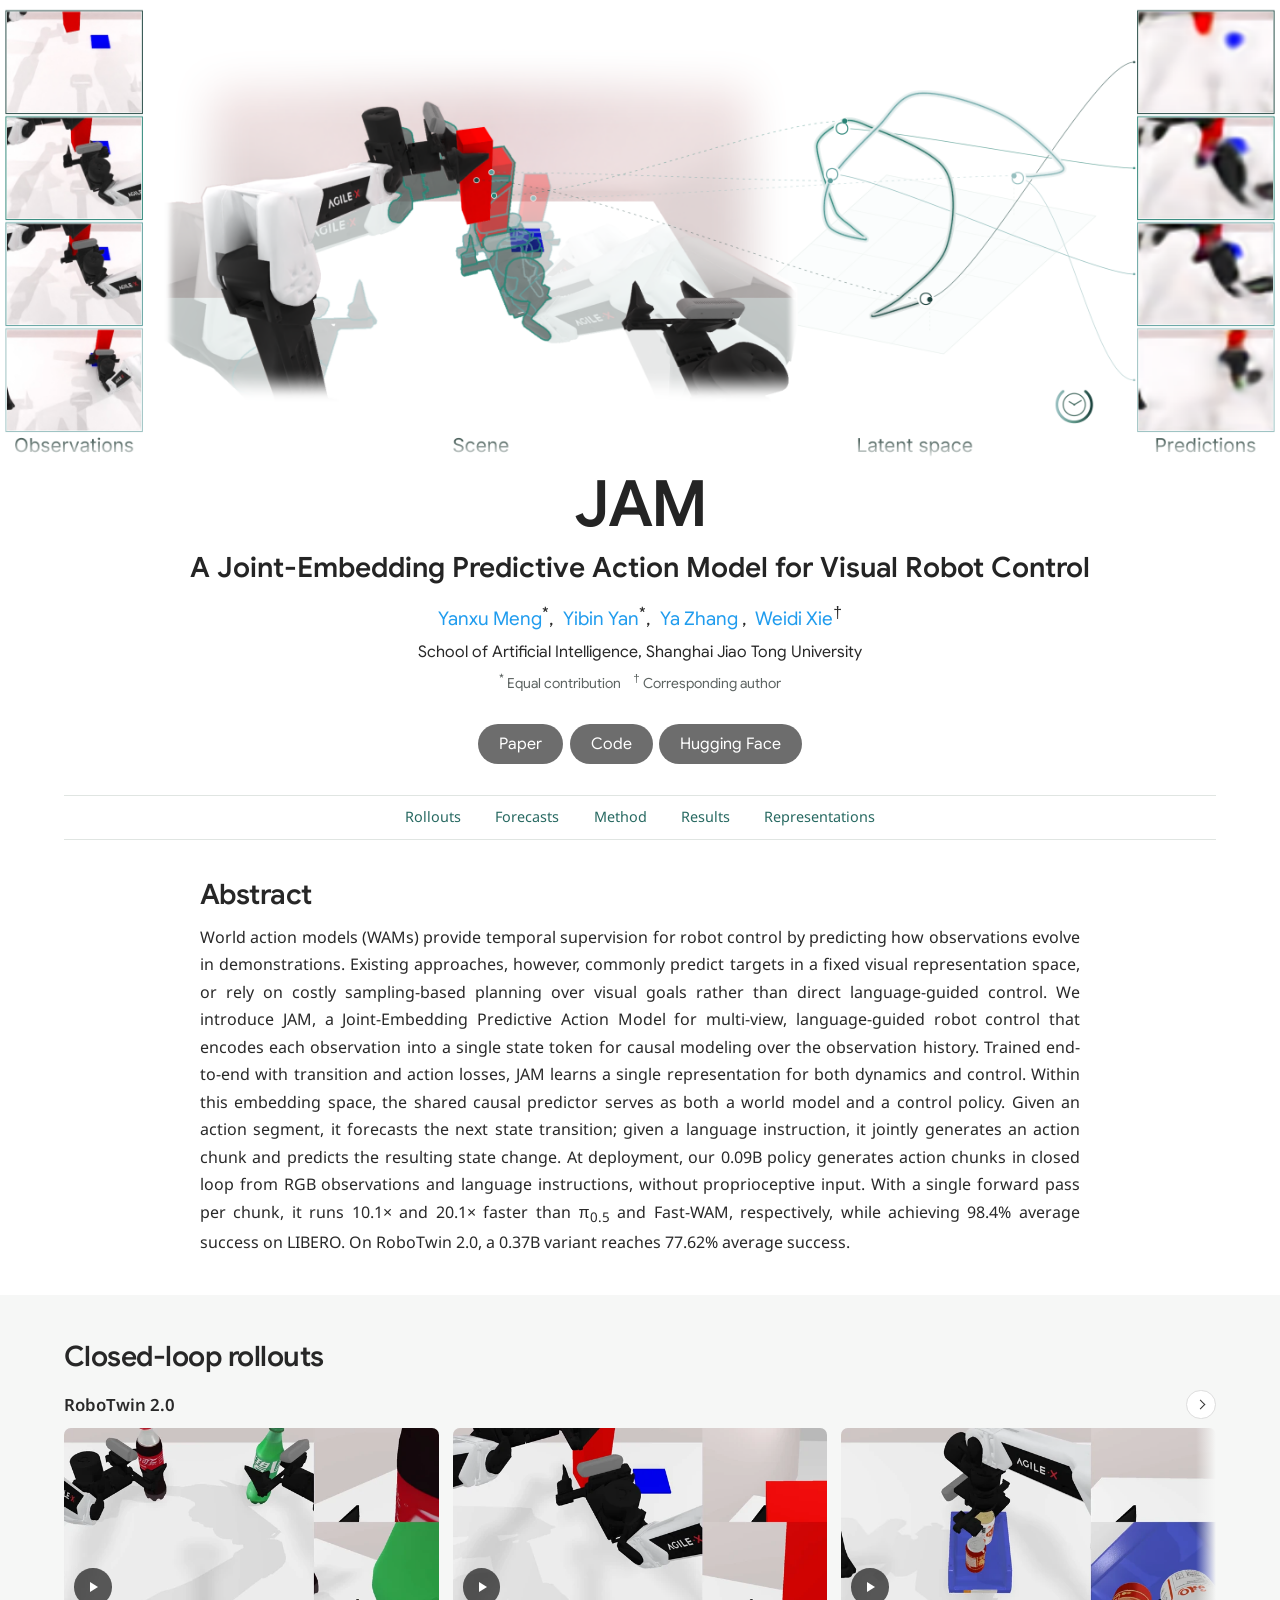
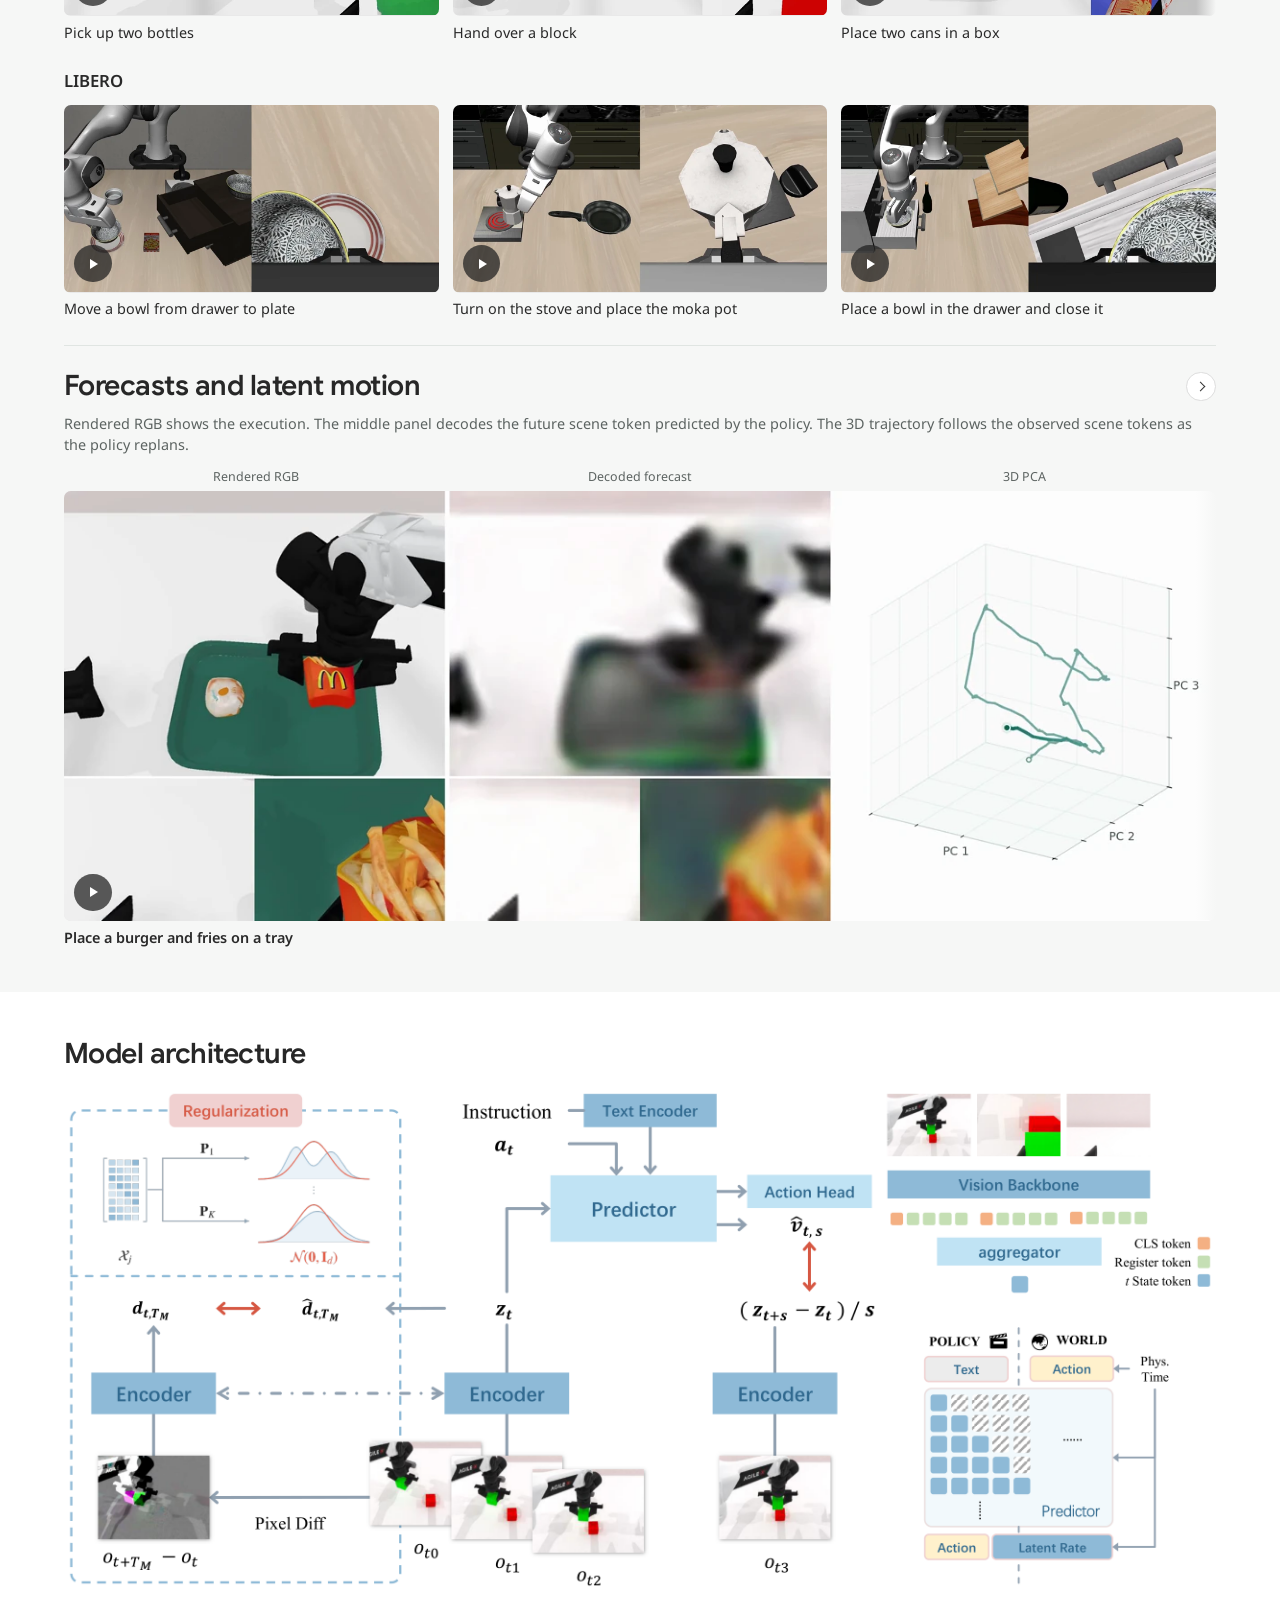
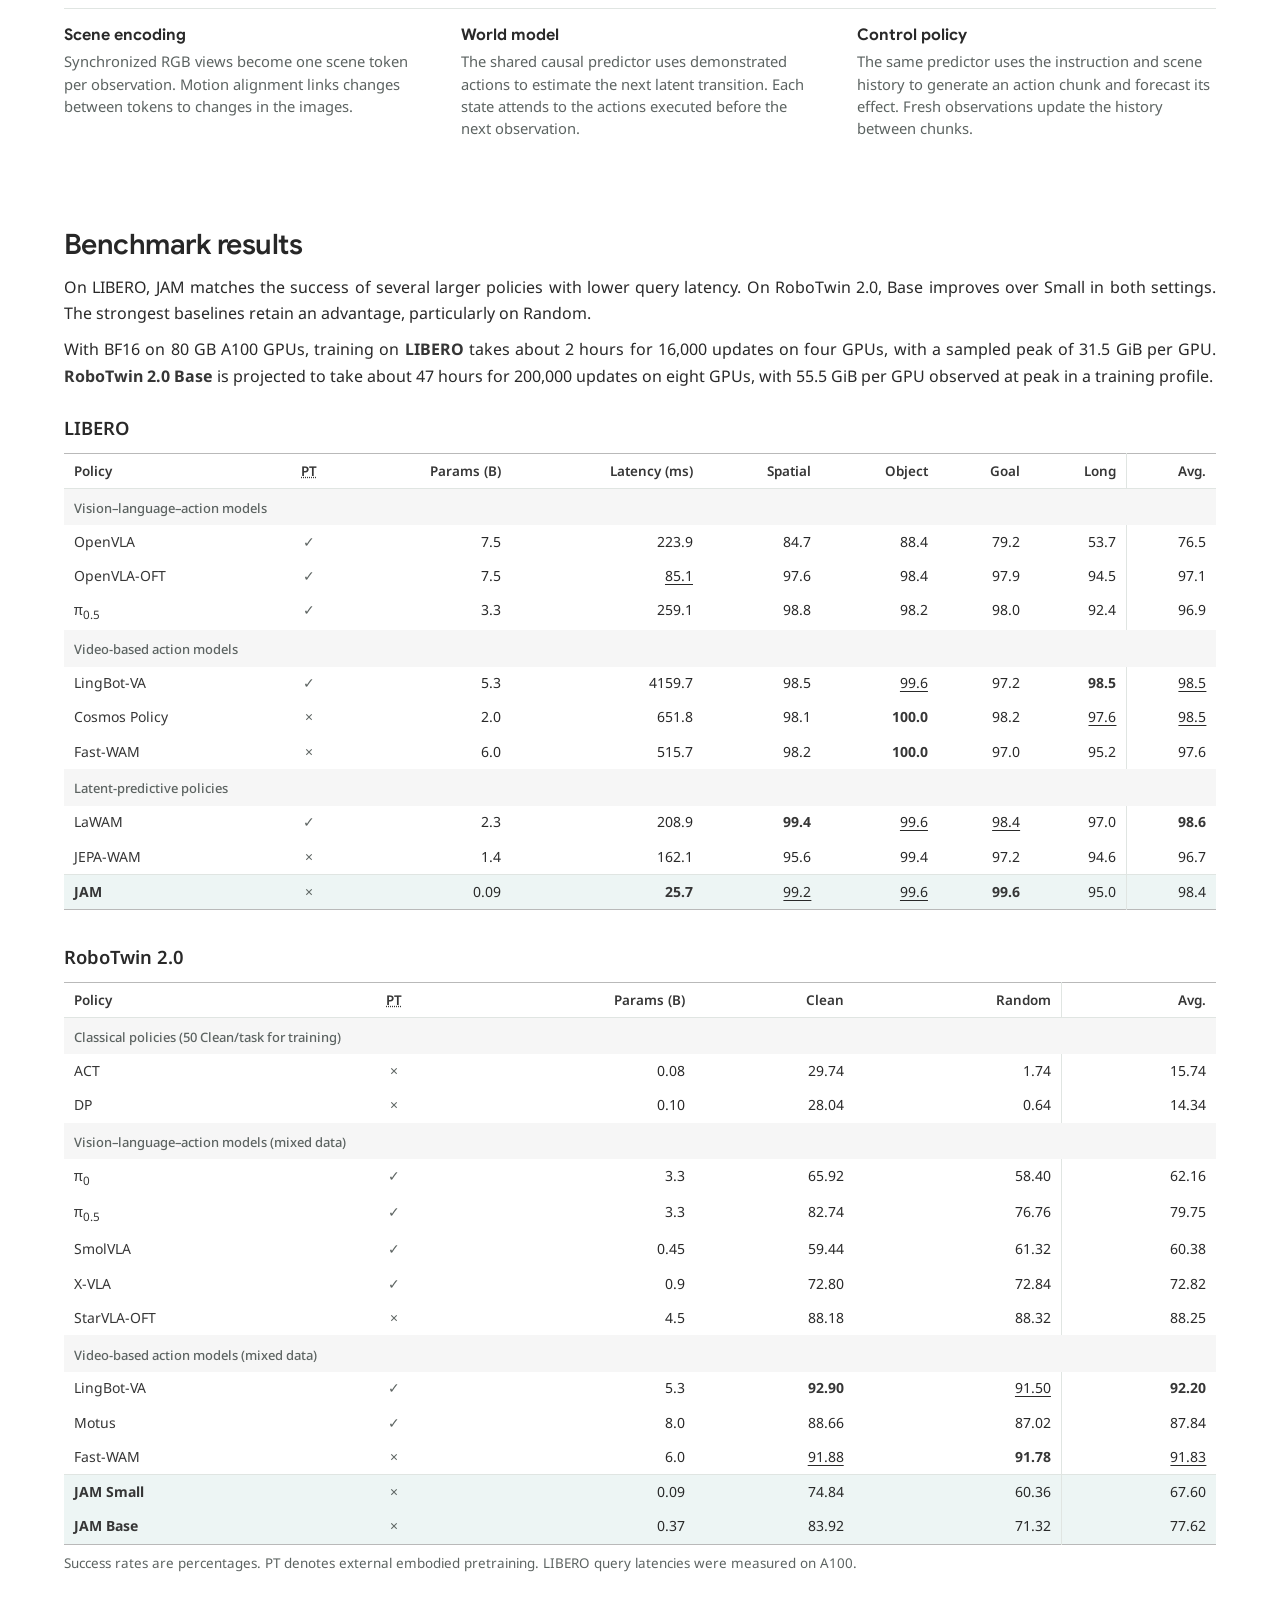
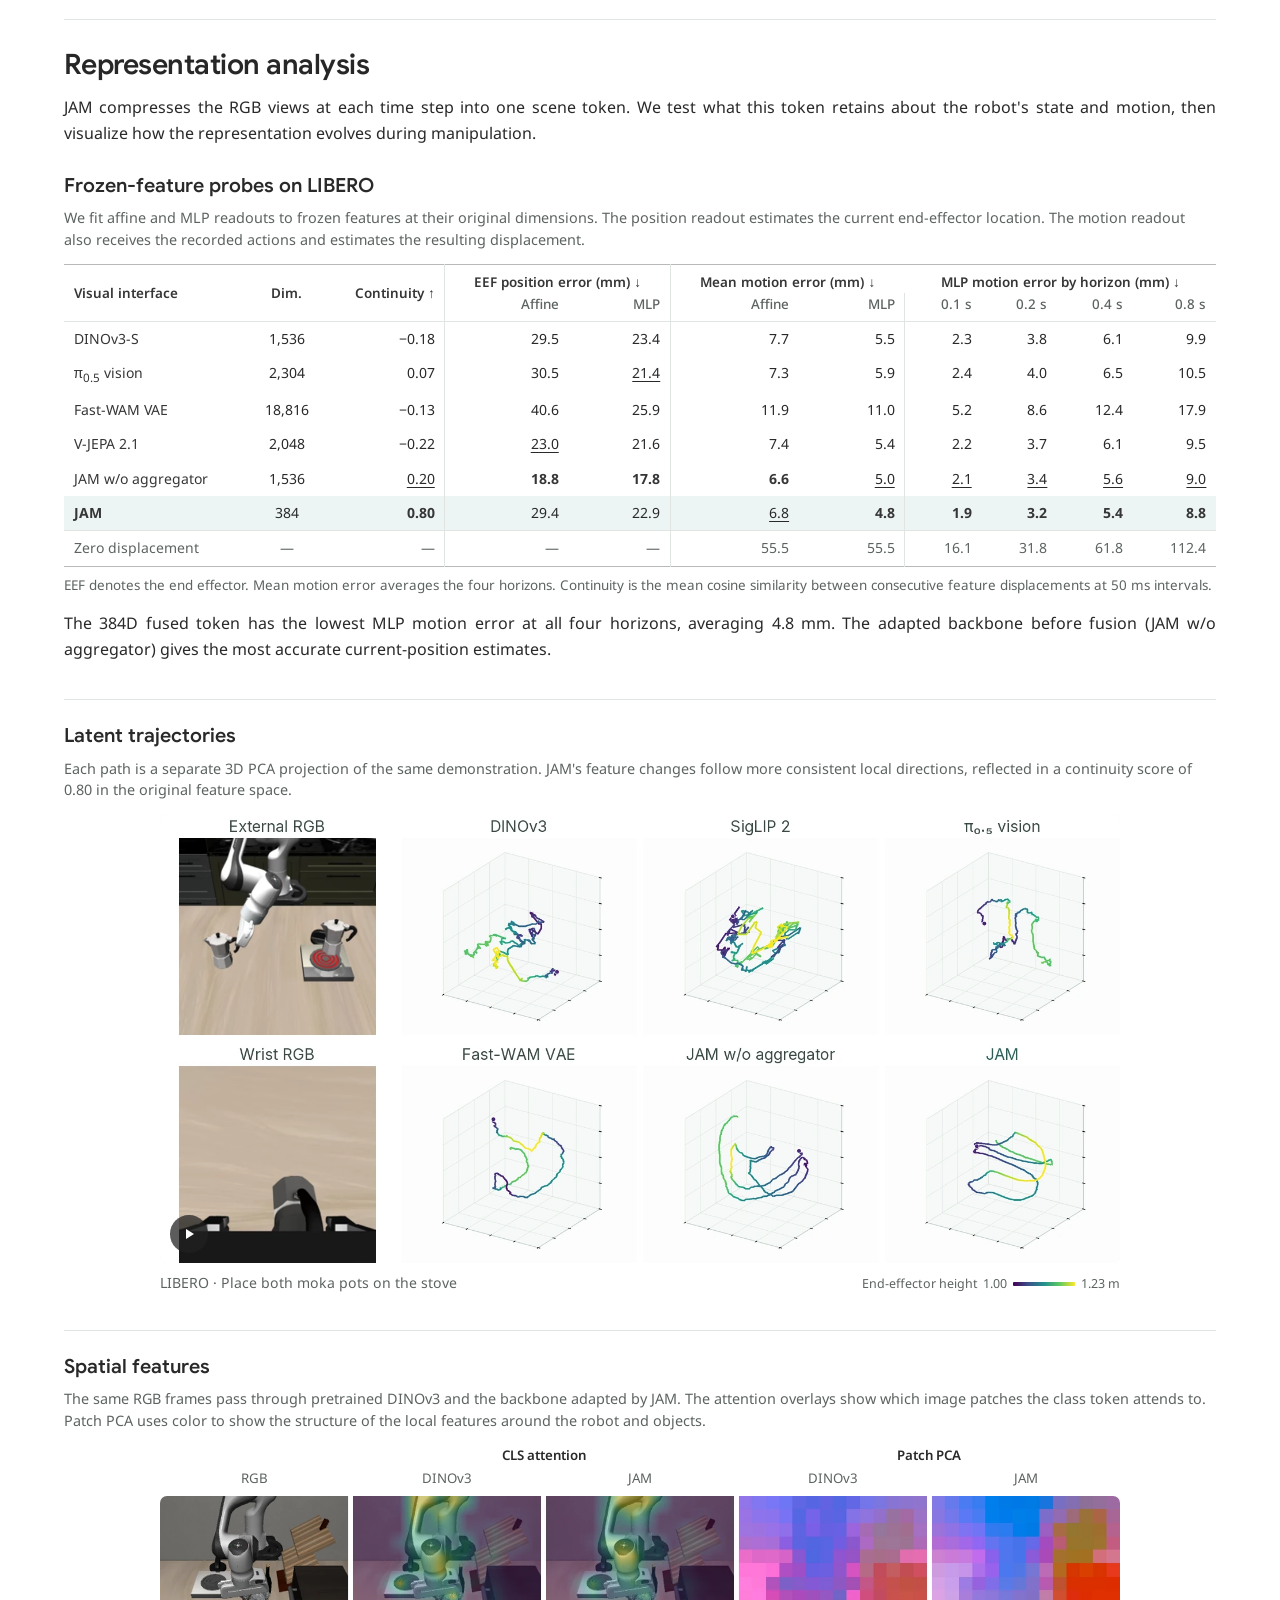
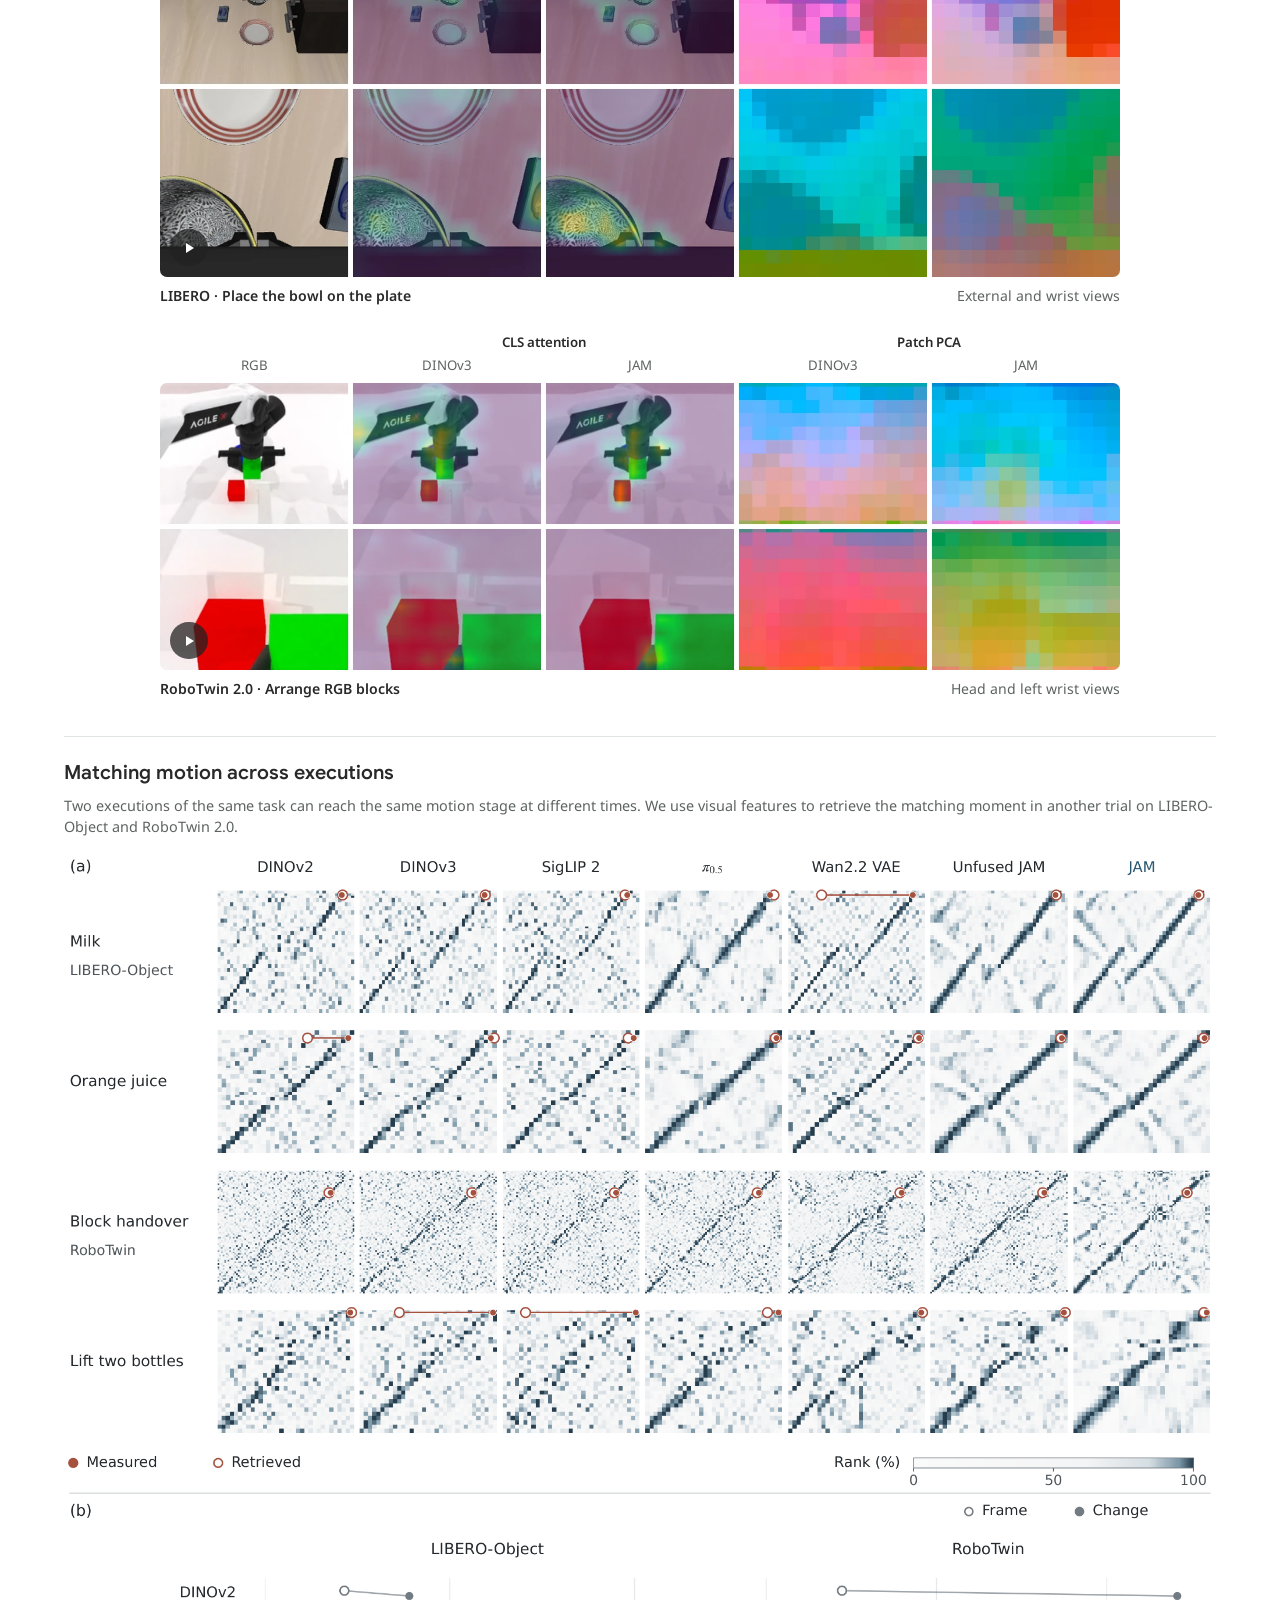
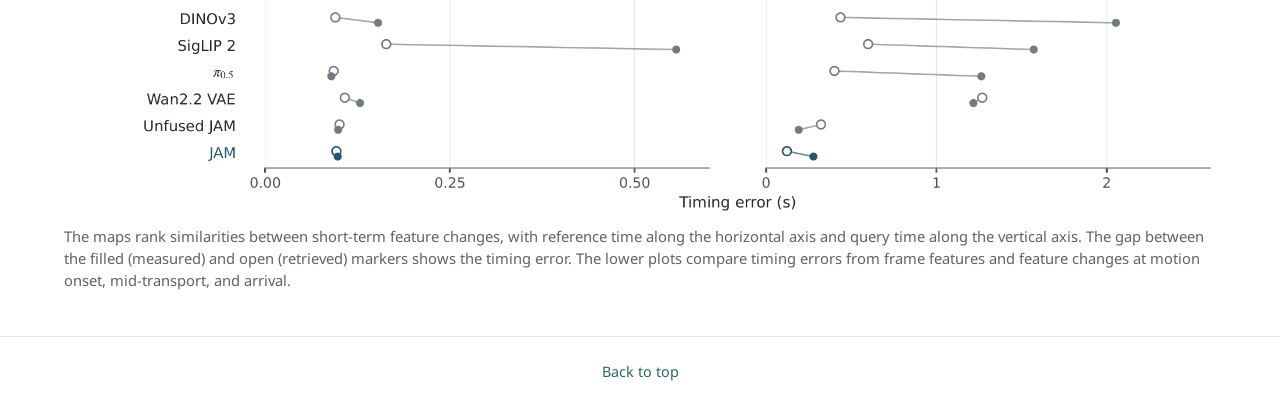
==== Jam/index.html @ 1f549029 "Rename JAM website folder to Jam" ====
<!DOCTYPE html>
<html lang="en">
 <head>
  <meta charset="utf-8">
  <meta content="width=device-width, initial-scale=1" name="viewport">
  <meta content="JAM learns predictive visual states and language-guided control from multi-view observations." name="description">
  <title>
   JAM: A Joint-Embedding Predictive Action Model for Visual Robot Control
  </title>
  <link href="static/css/bulma.min.css" rel="stylesheet">
  <link href="static/css/index.css" rel="stylesheet">
  <link href="styles.css?v=9302c50c65" rel="stylesheet">
  <script defer src="hero.js">
  </script>
  <script defer src="gallery.js?v=0b144cc7e3">
  </script>
 </head>
 <body id="top">
  <section class="hero is-large" id="hero">
   <div class="hero-teaser">
    <img alt="Multi-view observations become scene tokens. Their latent trajectories support predicting future visual states and actions." fetchpriority="high" height="1048" src="assets/hero/teaser.webp" width="2920">
   </div>
   <div class="hero-body">
    <div class="container is-max-desktop">
     <div class="columns is-centered">
      <div class="column has-text-centered">
       <h1 class="title is-1 publication-title">
        <span class="project-name"><span class="visually-hidden">JAM</span><span aria-hidden="true"><span class="project-letter">J</span><span class="project-letter">A</span><span class="project-letter">M</span></span></span>
        <span class="paper-title">
         A Joint-Embedding Predictive Action Model for Visual Robot Control
        </span>
       </h1>
       <div class="publication-authors">
        <span class="author-block">
         <a href="https://github.com/Mengmouxu">
          Yanxu Meng</a><sup>*</sup>,
        </span>
        <span class="author-block">
         <a href="https://go2heart.github.io/">
          Yibin Yan</a><sup>*</sup>,
        </span>
        <span class="author-block">
         <a href="https://annzhanglion.github.io/">
          Ya Zhang
         </a>
         ,
        </span>
        <span class="author-block">
         <a href="https://weidixie.github.io/">
          Weidi Xie</a><sup>&dagger;</sup></span>
       </div>
       <div class="publication-authors affiliation">
        <span class="author-block">
         School of Artificial Intelligence, Shanghai Jiao Tong University
        </span>
       </div>
       <div class="publication-authors author-notes">
        <span class="author-block">
         <sup>
          *
         </sup>
         Equal contribution&nbsp;&nbsp;&nbsp;
         <sup>
          &dagger;
         </sup>
         Corresponding author
        </span>
       </div>
       <div class="column has-text-centered">
        <div aria-label="Project resources" class="publication-links">
         <button class="button is-normal is-rounded is-dark" disabled title="Link pending" type="button">
          Paper
         </button>
         <button class="button is-normal is-rounded is-dark" disabled title="Link pending" type="button">
          Code
         </button>
         <button class="button is-normal is-rounded is-dark" disabled title="Link pending" type="button">
          Hugging Face
         </button>
        </div>
       </div>
      </div>
     </div>
    </div>
   </div>
  </section>
  <main>
   <nav aria-label="On this page" class="section-nav page-width">
    <a href="#demo">Rollouts</a>
    <a href="#decoded-predictions">Forecasts</a>
    <a href="#architecture">Method</a>
    <a href="#results">Results</a>
    <a href="#representations">Representations</a>
   </nav>
   <section class="section" id="abstract">
    <div class="page-width abstract-content">
     <h2 class="title is-3">Abstract</h2>
     <p>World action models (WAMs) provide temporal supervision for robot control by predicting how observations evolve in demonstrations. Existing approaches, however, commonly predict targets in a fixed visual representation space, or rely on costly sampling-based planning over visual goals rather than direct language-guided control. We introduce JAM, a Joint-Embedding Predictive Action Model for multi-view, language-guided robot control that encodes each observation into a single state token for causal modeling over the observation history. Trained end-to-end with transition and action losses, JAM learns a single representation for both dynamics and control. Within this embedding space, the shared causal predictor serves as both a world model and a control policy. Given an action segment, it forecasts the next state transition; given a language instruction, it jointly generates an action chunk and predicts the resulting state change. At deployment, our 0.09B policy generates action chunks in closed loop from RGB observations and language instructions, without proprioceptive input. With a single forward pass per chunk, it runs 10.1&times; and 20.1&times; faster than &pi;<sub>0.5</sub> and Fast-WAM, respectively, while achieving 98.4% average success on LIBERO. On RoboTwin 2.0, a 0.37B variant reaches 77.62% average success.</p>
    </div>
   </section>
   <section class="section media-section" id="demo">
    <div class="page-width">
     <h2 class="title is-3">Closed-loop rollouts</h2>
     <div class="gallery-group">
      <div class="media-rail">
       <div class="rail-heading">
        <h3 class="gallery-title">
         RoboTwin 2.0
        </h3>
        <div class="rail-nav">
         <button aria-controls="robotwin-2-0-clips" aria-label="Previous RoboTwin 2.0 videos" class="rail-arrow previous" hidden type="button">
         </button>
         <button aria-controls="robotwin-2-0-clips" aria-label="More RoboTwin 2.0 videos" class="rail-arrow next" hidden type="button">
         </button>
        </div>
       </div>
       <div class="media-viewport">
        <div aria-label="RoboTwin 2.0 videos" class="media-track" id="robotwin-2-0-clips" role="region" tabindex="0">
         <figure class="video-tile">
          <div class="video-frame">
           <video aria-label="Pick up two bottles" controls height="960" playsinline poster="assets/multiview/pick_dual_bottles.webp" preload="none" width="1920">
            <source src="assets/multiview/pick_dual_bottles.webm" type="video/webm">
            <source src="assets/multiview/pick_dual_bottles.mp4" type="video/mp4">
            Your browser does not support video playback.
           </video>
          </div>
          <figcaption>
           Pick up two bottles
          </figcaption>
         </figure>
         <figure class="video-tile">
          <div class="video-frame">
           <video aria-label="Hand over a block" controls height="960" playsinline poster="assets/multiview/handover_block.webp" preload="none" width="1920">
            <source src="assets/multiview/handover_block.webm" type="video/webm">
            <source src="assets/multiview/handover_block.mp4" type="video/mp4">
            Your browser does not support video playback.
           </video>
          </div>
          <figcaption>
           Hand over a block
          </figcaption>
         </figure>
         <figure class="video-tile">
          <div class="video-frame">
           <video aria-label="Place two cans in a box" controls height="960" playsinline poster="assets/multiview/place_cans_plasticbox.webp" preload="none" width="1920">
            <source src="assets/multiview/place_cans_plasticbox.webm" type="video/webm">
            <source src="assets/multiview/place_cans_plasticbox.mp4" type="video/mp4">
            Your browser does not support video playback.
           </video>
          </div>
          <figcaption>
           Place two cans in a box
          </figcaption>
         </figure>
         <figure class="video-tile">
          <div class="video-frame">
           <video aria-label="Place bread in a skillet" controls height="960" playsinline poster="assets/multiview/place_bread_skillet.webp" preload="none" width="1920">
            <source src="assets/multiview/place_bread_skillet.webm" type="video/webm">
            <source src="assets/multiview/place_bread_skillet.mp4" type="video/mp4">
            Your browser does not support video playback.
           </video>
          </div>
          <figcaption>
           Place bread in a skillet
          </figcaption>
         </figure>
         <figure class="video-tile">
          <div class="video-frame">
           <video aria-label="Strike a block with a hammer" controls height="960" playsinline poster="assets/multiview/beat_block_hammer.webp" preload="none" width="1920">
            <source src="assets/multiview/beat_block_hammer.webm" type="video/webm">
            <source src="assets/multiview/beat_block_hammer.mp4" type="video/mp4">
            Your browser does not support video playback.
           </video>
          </div>
          <figcaption>
           Strike a block with a hammer
          </figcaption>
         </figure>
         <figure class="video-tile">
          <div class="video-frame">
           <video aria-label="Stamp a seal" controls height="960" playsinline poster="assets/multiview/stamp_seal.webp" preload="none" width="1920">
            <source src="assets/multiview/stamp_seal.webm" type="video/webm">
            <source src="assets/multiview/stamp_seal.mp4" type="video/mp4">
            Your browser does not support video playback.
           </video>
          </div>
          <figcaption>
           Stamp a seal
          </figcaption>
         </figure>
         <figure class="video-tile">
          <div class="video-frame">
           <video aria-label="Open a laptop" controls height="960" playsinline poster="assets/multiview/open_laptop.webp" preload="none" width="1920">
            <source src="assets/multiview/open_laptop.webm" type="video/webm">
            <source src="assets/multiview/open_laptop.mp4" type="video/mp4">
            Your browser does not support video playback.
           </video>
          </div>
          <figcaption>
           Open a laptop
          </figcaption>
         </figure>
         <figure class="video-tile">
          <div class="video-frame">
           <video aria-label="Place a burger and fries on a tray" controls height="960" playsinline poster="assets/multiview/place_burger_fries.webp" preload="none" width="1920">
            <source src="assets/multiview/place_burger_fries.webm" type="video/webm">
            <source src="assets/multiview/place_burger_fries.mp4" type="video/mp4">
            Your browser does not support video playback.
           </video>
          </div>
          <figcaption>
           Place a burger and fries on a tray
          </figcaption>
         </figure>
         <figure class="video-tile">
          <div class="video-frame">
           <video aria-label="Scan an object" controls height="960" playsinline poster="assets/multiview/scan_object.webp" preload="none" width="1920">
            <source src="assets/multiview/scan_object.webm" type="video/webm">
            <source src="assets/multiview/scan_object.mp4" type="video/mp4">
            Your browser does not support video playback.
           </video>
          </div>
          <figcaption>
           Scan an object
          </figcaption>
         </figure>
        </div>
       </div>
      </div>
     </div>
     <div class="gallery-group">
      <div class="media-rail">
       <div class="rail-heading">
        <h3 class="gallery-title">
         LIBERO
        </h3>
        <div class="rail-nav">
         <button aria-controls="libero-clips" aria-label="Previous LIBERO videos" class="rail-arrow previous" hidden type="button">
         </button>
         <button aria-controls="libero-clips" aria-label="More LIBERO videos" class="rail-arrow next" hidden type="button">
         </button>
        </div>
       </div>
       <div class="media-viewport">
        <div aria-label="LIBERO videos" class="media-track" id="libero-clips" role="region" tabindex="0">
         <figure class="video-tile">
          <div class="video-frame">
           <video aria-label="Move a bowl from drawer to plate" controls height="768" playsinline poster="assets/multiview/libero_bowl.webp" preload="none" width="1536">
            <source src="assets/multiview/libero_bowl.webm" type="video/webm">
            <source src="assets/multiview/libero_bowl.mp4" type="video/mp4">
            Your browser does not support video playback.
           </video>
          </div>
          <figcaption>
           Move a bowl from drawer to plate
          </figcaption>
         </figure>
         <figure class="video-tile">
          <div class="video-frame">
           <video aria-label="Turn on the stove and place the moka pot" controls height="768" playsinline poster="assets/multiview/libero_stove.webp" preload="none" width="1536">
            <source src="assets/multiview/libero_stove.webm" type="video/webm">
            <source src="assets/multiview/libero_stove.mp4" type="video/mp4">
            Your browser does not support video playback.
           </video>
          </div>
          <figcaption>
           Turn on the stove and place the moka pot
          </figcaption>
         </figure>
         <figure class="video-tile">
          <div class="video-frame">
           <video aria-label="Place a bowl in the drawer and close it" controls height="768" playsinline poster="assets/multiview/libero_drawer.webp" preload="none" width="1536">
            <source src="assets/multiview/libero_drawer.webm" type="video/webm">
            <source src="assets/multiview/libero_drawer.mp4" type="video/mp4">
            Your browser does not support video playback.
           </video>
          </div>
          <figcaption>
           Place a bowl in the drawer and close it
          </figcaption>
         </figure>
        </div>
       </div>
      </div>
     </div>
    </div>
   </section>
   <section class="section media-section" id="decoded-predictions">
    <div class="page-width">
     <div class="media-rail showcase-rail">
      <div class="rail-heading">
       <h2 class="title is-3">
        Forecasts and latent motion
       </h2>
       <div class="rail-nav">
        <button aria-controls="forecast-and-latent-dynamics-clips" aria-label="Previous Forecast and latent dynamics videos" class="rail-arrow previous" hidden type="button">
        </button>
        <button aria-controls="forecast-and-latent-dynamics-clips" aria-label="More Forecast and latent dynamics videos" class="rail-arrow next" hidden type="button">
        </button>
       </div>
      </div>
      <p class="comparison-note">
       Rendered RGB shows the execution. The middle panel decodes the future scene token predicted by the policy. The 3D trajectory follows the observed scene tokens as the policy replans.
      </p>
      <div class="media-viewport">
       <div aria-label="Forecast and latent dynamics videos" class="media-track" id="forecast-and-latent-dynamics-clips" role="region" tabindex="0">
        <figure class="decode-example">
         <div class="decode-view-labels">
          <span>
           Rendered RGB
          </span>
          <span>
           Decoded forecast
          </span>
          <span>
           3D PCA
          </span>
         </div>
         <div class="video-frame">
          <video aria-label="Place a burger and fries on a tray, rendered RGB, decoded forecast and latent motion" controls height="724" playsinline poster="assets/motion/motion-place_burger_fries.webp?v=f4b5045592" preload="none" width="1936">
           <source src="assets/motion/motion-place_burger_fries.webm?v=9c30b17a5b" type="video/webm">
           <source src="assets/motion/motion-place_burger_fries.mp4?v=a232594aa4" type="video/mp4">
           Your browser does not support video playback.
          </video>
         </div>
         <figcaption>
          Place a burger and fries on a tray
         </figcaption>
        </figure>
        <figure class="decode-example">
         <div class="decode-view-labels">
          <span>
           Rendered RGB
          </span>
          <span>
           Decoded forecast
          </span>
          <span>
           3D PCA
          </span>
         </div>
         <div class="video-frame">
          <video aria-label="Hand over a block, rendered RGB, decoded forecast and latent motion" controls height="724" playsinline poster="assets/motion/motion-handover_block.webp?v=4ec534cf43" preload="none" width="1936">
           <source src="assets/motion/motion-handover_block.webm?v=3a1eddd346" type="video/webm">
           <source src="assets/motion/motion-handover_block.mp4?v=f06c6bdaec" type="video/mp4">
           Your browser does not support video playback.
          </video>
         </div>
         <figcaption>
          Hand over a block
         </figcaption>
        </figure>
        <figure class="decode-example">
         <div class="decode-view-labels">
          <span>
           Rendered RGB
          </span>
          <span>
           Decoded forecast
          </span>
          <span>
           3D PCA
          </span>
         </div>
         <div class="video-frame">
          <video aria-label="Place two cans in a box, rendered RGB, decoded forecast and latent motion" controls height="724" playsinline poster="assets/motion/motion-place_cans_plasticbox.webp?v=a514465b3c" preload="none" width="1936">
           <source src="assets/motion/motion-place_cans_plasticbox.webm?v=51ea616eae" type="video/webm">
           <source src="assets/motion/motion-place_cans_plasticbox.mp4?v=da70d0cf4d" type="video/mp4">
           Your browser does not support video playback.
          </video>
         </div>
         <figcaption>
          Place two cans in a box
         </figcaption>
        </figure>
        <figure class="decode-example">
         <div class="decode-view-labels">
          <span>
           Rendered RGB
          </span>
          <span>
           Decoded forecast
          </span>
          <span>
           3D PCA
          </span>
         </div>
         <div class="video-frame">
          <video aria-label="Pick up two bottles, rendered RGB, decoded forecast and latent motion" controls height="724" playsinline poster="assets/motion/motion-pick_dual_bottles.webp?v=bd14abc390" preload="none" width="1936">
           <source src="assets/motion/motion-pick_dual_bottles.webm?v=bfe8460caf" type="video/webm">
           <source src="assets/motion/motion-pick_dual_bottles.mp4?v=16f6382385" type="video/mp4">
           Your browser does not support video playback.
          </video>
         </div>
         <figcaption>
          Pick up two bottles
         </figcaption>
        </figure>
        <figure class="decode-example">
         <div class="decode-view-labels">
          <span>
           Rendered RGB
          </span>
          <span>
           Decoded forecast
          </span>
          <span>
           3D PCA
          </span>
         </div>
         <div class="video-frame">
          <video aria-label="Scan an object, rendered RGB, decoded forecast and latent motion" controls height="724" playsinline poster="assets/motion/motion-scan_object.webp?v=26b4340cae" preload="none" width="1936">
           <source src="assets/motion/motion-scan_object.webm?v=96b170f68f" type="video/webm">
           <source src="assets/motion/motion-scan_object.mp4?v=29ff0c5e7e" type="video/mp4">
           Your browser does not support video playback.
          </video>
         </div>
         <figcaption>
          Scan an object
         </figcaption>
        </figure>
        <figure class="decode-example">
         <div class="decode-view-labels">
          <span>
           Rendered RGB
          </span>
          <span>
           Decoded forecast
          </span>
          <span>
           3D PCA
          </span>
         </div>
         <div class="video-frame">
          <video aria-label="Place bread in a skillet, rendered RGB, decoded forecast and latent motion" controls height="724" playsinline poster="assets/motion/motion-place_bread_skillet.webp?v=891cdca60c" preload="none" width="1936">
           <source src="assets/motion/motion-place_bread_skillet.webm?v=f38c73417f" type="video/webm">
           <source src="assets/motion/motion-place_bread_skillet.mp4?v=0299acb696" type="video/mp4">
           Your browser does not support video playback.
          </video>
         </div>
         <figcaption>
          Place bread in a skillet
         </figcaption>
        </figure>
        <figure class="decode-example">
         <div class="decode-view-labels">
          <span>
           Rendered RGB
          </span>
          <span>
           Decoded forecast
          </span>
          <span>
           3D PCA
          </span>
         </div>
         <div class="video-frame">
          <video aria-label="Strike a block with a hammer, rendered RGB, decoded forecast and latent motion" controls height="724" playsinline poster="assets/motion/motion-beat_block_hammer.webp?v=bdbe65f2a9" preload="none" width="1936">
           <source src="assets/motion/motion-beat_block_hammer.webm?v=37260c517b" type="video/webm">
           <source src="assets/motion/motion-beat_block_hammer.mp4?v=765a900ee4" type="video/mp4">
           Your browser does not support video playback.
          </video>
         </div>
         <figcaption>
          Strike a block with a hammer
         </figcaption>
        </figure>
        <figure class="decode-example">
         <div class="decode-view-labels">
          <span>
           Rendered RGB
          </span>
          <span>
           Decoded forecast
          </span>
          <span>
           3D PCA
          </span>
         </div>
         <div class="video-frame">
          <video aria-label="Open a laptop, rendered RGB, decoded forecast and latent motion" controls height="724" playsinline poster="assets/motion/motion-open_laptop.webp?v=a2a092cb99" preload="none" width="1936">
           <source src="assets/motion/motion-open_laptop.webm?v=e1934de90d" type="video/webm">
           <source src="assets/motion/motion-open_laptop.mp4?v=d337878f90" type="video/mp4">
           Your browser does not support video playback.
          </video>
         </div>
         <figcaption>
          Open a laptop
         </figcaption>
        </figure>
        <figure class="decode-example">
         <div class="decode-view-labels">
          <span>
           Rendered RGB
          </span>
          <span>
           Decoded forecast
          </span>
          <span>
           3D PCA
          </span>
         </div>
         <div class="video-frame">
          <video aria-label="Stamp a seal, rendered RGB, decoded forecast and latent motion" controls height="724" playsinline poster="assets/motion/motion-stamp_seal.webp?v=85a1334eb5" preload="none" width="1936">
           <source src="assets/motion/motion-stamp_seal.webm?v=4df40cf394" type="video/webm">
           <source src="assets/motion/motion-stamp_seal.mp4?v=d2a14864c2" type="video/mp4">
           Your browser does not support video playback.
          </video>
         </div>
         <figcaption>
          Stamp a seal
         </figcaption>
        </figure>
        <figure class="decode-example">
         <div class="decode-view-labels">
          <span>
           Rendered RGB
          </span>
          <span>
           Decoded forecast
          </span>
          <span>
           3D PCA
          </span>
         </div>
         <div class="video-frame">
          <video aria-label="Ring a bell, rendered RGB, decoded forecast and latent motion" controls height="724" playsinline poster="assets/motion/motion-click_bell.webp?v=317873802b" preload="none" width="1936">
           <source src="assets/motion/motion-click_bell.webm?v=9fef1514e8" type="video/webm">
           <source src="assets/motion/motion-click_bell.mp4?v=8ce9cb02a6" type="video/mp4">
           Your browser does not support video playback.
          </video>
         </div>
         <figcaption>
          Ring a bell
         </figcaption>
        </figure>
       </div>
      </div>
     </div>
    </div>
   </section>
   <section class="section" id="architecture">
    <div class="page-width">
     <h2 class="title is-3">Model architecture</h2>
     <figure class="paper-figure architecture-figure">
      <img alt="Multi-view encoder, shared causal predictor, and the regularization and conditioning used to train JAM." height="1050" loading="lazy" src="assets/figures/architecture.webp?v=cefccaccd9" width="2400">
      <figcaption class="architecture-notes">
       <div>
        <strong>Scene encoding</strong>
        Synchronized RGB views become one scene token per observation. Motion alignment links changes between tokens to changes in the images.
       </div>
       <div>
        <strong>World model</strong>
        The shared causal predictor uses demonstrated actions to estimate the next latent transition. Each state attends to the actions executed before the next observation.
       </div>
       <div>
        <strong>Control policy</strong>
        The same predictor uses the instruction and scene history to generate an action chunk and forecast its effect. Fresh observations update the history between chunks.
       </div>
      </figcaption>
     </figure>
    </div>
   </section>
   <section class="section" id="results">
    <div class="page-width">
     <h2 class="title is-3">Benchmark results</h2>
     <p class="section-copy">
      On LIBERO, JAM matches the success of several larger policies with lower query latency.
      On RoboTwin 2.0, Base improves over Small in both settings. The strongest baselines retain an advantage, particularly on Random.
     </p>
     <p class="section-copy training-budget">
      With BF16 on 80 GB A100 GPUs, training on <strong>LIBERO</strong> takes about 2 hours for 16,000 updates on four GPUs,
      with a sampled peak of 31.5&nbsp;GiB per GPU.
      <strong>RoboTwin 2.0 Base</strong> is projected to take about 47 hours for 200,000 updates on eight GPUs,
      with 55.5&nbsp;GiB per GPU observed at peak in a training profile.
     </p>
     <div class="result-comparison">
      <h3 class="comparison-title">
       LIBERO
      </h3>
      <div aria-label="LIBERO benchmark comparison" class="table-scroll" role="region" tabindex="0">
       <table aria-label="LIBERO results" class="results-table libero-results">
        <thead>
         <tr>
          <th scope="col">
           Policy
          </th>
          <th scope="col">
           <abbr title="External embodied pretraining">
            PT
           </abbr>
          </th>
          <th scope="col">
           Params (B)
          </th>
          <th scope="col">
           Latency (ms)
          </th>
          <th scope="col">
           Spatial
          </th>
          <th scope="col">
           Object
          </th>
          <th scope="col">
           Goal
          </th>
          <th scope="col">
           Long
          </th>
          <th scope="col">
           Avg.
          </th>
         </tr>
        </thead>
        <tbody>
         <tr class="baseline-group">
          <th colspan="9" scope="rowgroup">
           Vision&ndash;language&ndash;action models
          </th>
         </tr>
         <tr>
          <th scope="row">
           OpenVLA
          </th>
          <td class="pretrain">
           <span aria-label="Yes">
            &checkmark;
           </span>
          </td>
          <td>
           7.5
          </td>
          <td>
           223.9
          </td>
          <td>
           84.7
          </td>
          <td>
           88.4
          </td>
          <td>
           79.2
          </td>
          <td>
           53.7
          </td>
          <td>
           76.5
          </td>
         </tr>
         <tr>
          <th scope="row">
           OpenVLA-OFT
          </th>
          <td class="pretrain">
           <span aria-label="Yes">
            &checkmark;
           </span>
          </td>
          <td>
           7.5
          </td>
          <td>
           <span class="second">
            85.1
           </span>
          </td>
          <td>
           97.6
          </td>
          <td>
           98.4
          </td>
          <td>
           97.9
          </td>
          <td>
           94.5
          </td>
          <td>
           97.1
          </td>
         </tr>
         <tr>
          <th scope="row">
           &pi;<sub>0.5</sub>
          </th>
          <td class="pretrain">
           <span aria-label="Yes">
            &checkmark;
           </span>
          </td>
          <td>
           3.3
          </td>
          <td>
           259.1
          </td>
          <td>
           98.8
          </td>
          <td>
           98.2
          </td>
          <td>
           98.0
          </td>
          <td>
           92.4
          </td>
          <td>
           96.9
          </td>
         </tr>
        </tbody>
        <tbody>
         <tr class="baseline-group">
          <th colspan="9" scope="rowgroup">
           Video-based action models
          </th>
         </tr>
         <tr>
          <th scope="row">
           LingBot-VA
          </th>
          <td class="pretrain">
           <span aria-label="Yes">
            &checkmark;
           </span>
          </td>
          <td>
           5.3
          </td>
          <td>
           4159.7
          </td>
          <td>
           98.5
          </td>
          <td>
           <span class="second">
            99.6
           </span>
          </td>
          <td>
           97.2
          </td>
          <td>
           <strong>
            98.5
           </strong>
          </td>
          <td>
           <span class="second">
            98.5
           </span>
          </td>
         </tr>
         <tr>
          <th scope="row">
           Cosmos Policy
          </th>
          <td class="pretrain">
           <span aria-label="No">
            &times;
           </span>
          </td>
          <td>
           2.0
          </td>
          <td>
           651.8
          </td>
          <td>
           98.1
          </td>
          <td>
           <strong>
            100.0
           </strong>
          </td>
          <td>
           98.2
          </td>
          <td>
           <span class="second">
            97.6
           </span>
          </td>
          <td>
           <span class="second">
            98.5
           </span>
          </td>
         </tr>
         <tr>
          <th scope="row">
           Fast-WAM
          </th>
          <td class="pretrain">
           <span aria-label="No">
            &times;
           </span>
          </td>
          <td>
           6.0
          </td>
          <td>
           515.7
          </td>
          <td>
           98.2
          </td>
          <td>
           <strong>
            100.0
           </strong>
          </td>
          <td>
           97.0
          </td>
          <td>
           95.2
          </td>
          <td>
           97.6
          </td>
         </tr>
        </tbody>
        <tbody>
         <tr class="baseline-group">
          <th colspan="9" scope="rowgroup">
           Latent-predictive policies
          </th>
         </tr>
         <tr>
          <th scope="row">
           LaWAM
          </th>
          <td class="pretrain">
           <span aria-label="Yes">
            &checkmark;
           </span>
          </td>
          <td>
           2.3
          </td>
          <td>
           208.9
          </td>
          <td>
           <strong>
            99.4
           </strong>
          </td>
          <td>
           <span class="second">
            99.6
           </span>
          </td>
          <td>
           <span class="second">
            98.4
           </span>
          </td>
          <td>
           97.0
          </td>
          <td>
           <strong>
            98.6
           </strong>
          </td>
         </tr>
         <tr>
          <th scope="row">
           JEPA-WAM
          </th>
          <td class="pretrain">
           <span aria-label="No">
            &times;
           </span>
          </td>
          <td>
           1.4
          </td>
          <td>
           162.1
          </td>
          <td>
           95.6
          </td>
          <td>
           99.4
          </td>
          <td>
           97.2
          </td>
          <td>
           94.6
          </td>
          <td>
           96.7
          </td>
         </tr>
        </tbody>
        <tbody>
         <tr class="jam-result">
          <th scope="row">
           JAM
          </th>
          <td class="pretrain">
           <span aria-label="No">
            &times;
           </span>
          </td>
          <td>
           0.09
          </td>
          <td>
           <strong>
            25.7
           </strong>
          </td>
          <td>
           <span class="second">
            99.2
           </span>
          </td>
          <td>
           <span class="second">
            99.6
           </span>
          </td>
          <td>
           <strong>
            99.6
           </strong>
          </td>
          <td>
           95.0
          </td>
          <td>
           98.4
          </td>
         </tr>
        </tbody>
       </table>
      </div>
     </div>
     <div class="result-comparison">
      <h3 class="comparison-title">
       RoboTwin 2.0
      </h3>
      <div aria-label="RoboTwin 2.0 benchmark comparison" class="table-scroll" role="region" tabindex="0">
       <table aria-label="RoboTwin 2.0 results" class="results-table robotwin-results">
        <thead>
         <tr>
          <th scope="col">
           Policy
          </th>
          <th scope="col">
           <abbr title="External embodied pretraining">
            PT
           </abbr>
          </th>
          <th scope="col">
           Params (B)
          </th>
          <th scope="col">
           Clean
          </th>
          <th scope="col">
           Random
          </th>
          <th scope="col">
           Avg.
          </th>
         </tr>
        </thead>
        <tbody>
         <tr class="baseline-group">
          <th colspan="6" scope="rowgroup">
           Classical policies (50 Clean/task for training)
          </th>
         </tr>
         <tr>
          <th scope="row">
           ACT
          </th>
          <td class="pretrain">
           <span aria-label="No">
            &times;
           </span>
          </td>
          <td>
           0.08
          </td>
          <td>
           29.74
          </td>
          <td>
           1.74
          </td>
          <td>
           15.74
          </td>
         </tr>
         <tr>
          <th scope="row">
           DP
          </th>
          <td class="pretrain">
           <span aria-label="No">
            &times;
           </span>
          </td>
          <td>
           0.10
          </td>
          <td>
           28.04
          </td>
          <td>
           0.64
          </td>
          <td>
           14.34
          </td>
         </tr>
        </tbody>
        <tbody>
         <tr class="baseline-group">
          <th colspan="6" scope="rowgroup">
           Vision&ndash;language&ndash;action models (mixed data)
          </th>
         </tr>
         <tr>
          <th scope="row">
           &pi;<sub>0</sub>
          </th>
          <td class="pretrain">
           <span aria-label="Yes">
            &checkmark;
           </span>
          </td>
          <td>
           3.3
          </td>
          <td>
           65.92
          </td>
          <td>
           58.40
          </td>
          <td>
           62.16
          </td>
         </tr>
         <tr>
          <th scope="row">
           &pi;<sub>0.5</sub>
          </th>
          <td class="pretrain">
           <span aria-label="Yes">
            &checkmark;
           </span>
          </td>
          <td>
           3.3
          </td>
          <td>
           82.74
          </td>
          <td>
           76.76
          </td>
          <td>
           79.75
          </td>
         </tr>
         <tr>
          <th scope="row">
           SmolVLA
          </th>
          <td class="pretrain">
           <span aria-label="Yes">
            &checkmark;
           </span>
          </td>
          <td>
           0.45
          </td>
          <td>
           59.44
          </td>
          <td>
           61.32
          </td>
          <td>
           60.38
          </td>
         </tr>
         <tr>
          <th scope="row">
           X-VLA
          </th>
          <td class="pretrain">
           <span aria-label="Yes">
            &checkmark;
           </span>
          </td>
          <td>
           0.9
          </td>
          <td>
           72.80
          </td>
          <td>
           72.84
          </td>
          <td>
           72.82
          </td>
         </tr>
         <tr>
          <th scope="row">
           StarVLA-OFT
          </th>
          <td class="pretrain">
           <span aria-label="No">
            &times;
           </span>
          </td>
          <td>
           4.5
          </td>
          <td>
           88.18
          </td>
          <td>
           88.32
          </td>
          <td>
           88.25
          </td>
         </tr>
        </tbody>
        <tbody>
         <tr class="baseline-group">
          <th colspan="6" scope="rowgroup">
           Video-based action models (mixed data)
          </th>
         </tr>
         <tr>
          <th scope="row">
           LingBot-VA
          </th>
          <td class="pretrain">
           <span aria-label="Yes">
            &checkmark;
           </span>
          </td>
          <td>
           5.3
          </td>
          <td>
           <strong>
            92.90
           </strong>
          </td>
          <td>
           <span class="second">
            91.50
           </span>
          </td>
          <td>
           <strong>
            92.20
           </strong>
          </td>
         </tr>
         <tr>
          <th scope="row">
           Motus
          </th>
          <td class="pretrain">
           <span aria-label="Yes">
            &checkmark;
           </span>
          </td>
          <td>
           8.0
          </td>
          <td>
           88.66
          </td>
          <td>
           87.02
          </td>
          <td>
           87.84
          </td>
         </tr>
         <tr>
          <th scope="row">
           Fast-WAM
          </th>
          <td class="pretrain">
           <span aria-label="No">
            &times;
           </span>
          </td>
          <td>
           6.0
          </td>
          <td>
           <span class="second">
            91.88
           </span>
          </td>
          <td>
           <strong>
            91.78
           </strong>
          </td>
          <td>
           <span class="second">
            91.83
           </span>
          </td>
         </tr>
        </tbody>
        <tbody>
         <tr class="jam-result">
          <th scope="row">
           JAM Small
          </th>
          <td class="pretrain">
           <span aria-label="No">
            &times;
           </span>
          </td>
          <td>
           0.09
          </td>
          <td>
           74.84
          </td>
          <td>
           60.36
          </td>
          <td>
           67.60
          </td>
         </tr>
         <tr class="jam-result">
          <th scope="row">
           JAM Base
          </th>
          <td class="pretrain">
           <span aria-label="No">
            &times;
           </span>
          </td>
          <td>
           0.37
          </td>
          <td>
           83.92
          </td>
          <td>
           71.32
          </td>
          <td>
           77.62
          </td>
         </tr>
        </tbody>
       </table>
      </div>
     </div>
     <p class="table-note">
      Success rates are percentages. PT denotes external embodied pretraining. LIBERO query latencies were measured on A100.
     </p>
    </div>
   </section>
   <section class="section" id="representations">
    <div class="page-width">
     <h2 class="title is-3">Representation analysis</h2>
     <p class="section-copy">
      JAM compresses the RGB views at each time step into one scene token. We test what this token retains about the robot's state and motion, then visualize how the representation evolves during manipulation.
     </p>
     <section aria-labelledby="probe-title" class="analysis-block">
      <h3 class="analysis-title" id="probe-title">Frozen-feature probes on LIBERO</h3>
      <p class="comparison-note">
       We fit affine and MLP readouts to frozen features at their original dimensions. The position readout estimates the current end-effector location. The motion readout also receives the recorded actions and estimates the resulting displacement.
      </p>
      <div aria-labelledby="probe-title" class="table-scroll" role="region" tabindex="0">
       <table aria-describedby="probe-note" aria-labelledby="probe-title" class="results-table probe-results">
        <colgroup span="3"></colgroup>
        <colgroup span="2"></colgroup>
        <colgroup span="2"></colgroup>
        <colgroup span="4"></colgroup>
        <thead>
         <tr>
          <th rowspan="2" scope="col">Visual interface</th>
          <th rowspan="2" scope="col">Dim.</th>
          <th rowspan="2" scope="col">Continuity ↑</th>
          <th colspan="2" scope="colgroup">EEF position error (mm) ↓</th>
          <th colspan="2" scope="colgroup">Mean motion error (mm) ↓</th>
          <th colspan="4" scope="colgroup">MLP motion error by horizon (mm) ↓</th>
         </tr>
         <tr>
          <th scope="col">Affine</th>
          <th scope="col">MLP</th>
          <th scope="col">Affine</th>
          <th scope="col">MLP</th>
          <th scope="col">0.1&nbsp;s</th>
          <th scope="col">0.2&nbsp;s</th>
          <th scope="col">0.4&nbsp;s</th>
          <th scope="col">0.8&nbsp;s</th>
         </tr>
        </thead>
        <tbody>
         <tr>
          <th scope="row">DINOv3-S</th>
          <td>1,536</td>
          <td>&minus;0.18</td>
          <td>29.5</td>
          <td>23.4</td>
          <td>7.7</td>
          <td>5.5</td>
          <td>2.3</td>
          <td>3.8</td>
          <td>6.1</td>
          <td>9.9</td>
         </tr>
         <tr>
          <th scope="row">π<sub>0.5</sub> vision</th>
          <td>2,304</td>
          <td>0.07</td>
          <td>30.5</td>
          <td><span class="second">21.4</span></td>
          <td>7.3</td>
          <td>5.9</td>
          <td>2.4</td>
          <td>4.0</td>
          <td>6.5</td>
          <td>10.5</td>
         </tr>
         <tr>
          <th scope="row">Fast-WAM VAE</th>
          <td>18,816</td>
          <td>&minus;0.13</td>
          <td>40.6</td>
          <td>25.9</td>
          <td>11.9</td>
          <td>11.0</td>
          <td>5.2</td>
          <td>8.6</td>
          <td>12.4</td>
          <td>17.9</td>
         </tr>
         <tr>
          <th scope="row">V-JEPA 2.1</th>
          <td>2,048</td>
          <td>&minus;0.22</td>
          <td><span class="second">23.0</span></td>
          <td>21.6</td>
          <td>7.4</td>
          <td>5.4</td>
          <td>2.2</td>
          <td>3.7</td>
          <td>6.1</td>
          <td>9.5</td>
         </tr>
         <tr>
          <th scope="row">JAM w/o aggregator</th>
          <td>1,536</td>
          <td><span class="second">0.20</span></td>
          <td><strong>18.8</strong></td>
          <td><strong>17.8</strong></td>
          <td><strong>6.6</strong></td>
          <td><span class="second">5.0</span></td>
          <td><span class="second">2.1</span></td>
          <td><span class="second">3.4</span></td>
          <td><span class="second">5.6</span></td>
          <td><span class="second">9.0</span></td>
         </tr>
         <tr class="jam-result">
          <th scope="row">JAM</th>
          <td>384</td>
          <td><strong>0.80</strong></td>
          <td>29.4</td>
          <td>22.9</td>
          <td><span class="second">6.8</span></td>
          <td><strong>4.8</strong></td>
          <td><strong>1.9</strong></td>
          <td><strong>3.2</strong></td>
          <td><strong>5.4</strong></td>
          <td><strong>8.8</strong></td>
         </tr>
         <tr>
          <th scope="row">Zero displacement</th>
          <td>&mdash;</td>
          <td>&mdash;</td>
          <td>&mdash;</td>
          <td>&mdash;</td>
          <td>55.5</td>
          <td>55.5</td>
          <td>16.1</td>
          <td>31.8</td>
          <td>61.8</td>
          <td>112.4</td>
         </tr>
        </tbody>
       </table>
      </div>
      <p class="table-note" id="probe-note">
       EEF denotes the end effector. Mean motion error averages the four horizons. Continuity is the mean cosine similarity between consecutive feature displacements at 50&nbsp;ms intervals.
      </p>
      <p class="section-copy analysis-takeaway">
       The 384D fused token has the lowest MLP motion error at all four horizons, averaging 4.8&nbsp;mm. The adapted backbone before fusion (JAM w/o aggregator) gives the most accurate current-position estimates.
      </p>
     </section>
     <section aria-labelledby="trajectory-title" class="analysis-block">
      <h3 class="analysis-title" id="trajectory-title">Latent trajectories</h3>
      <p class="comparison-note">
       Each path is a separate 3D PCA projection of the same demonstration. JAM's feature changes follow more consistent local directions, reflected in a continuity score of 0.80 in the original feature space.
      </p>
      <figure class="representation-film trajectory-film">
       <div class="video-frame trajectory-desktop">
        <video aria-label="Six PCA trajectories with the same LIBERO moka pot demonstration" controls height="780" playsinline poster="assets/representations/trajectory.webp?v=792b46087b" preload="none" width="1668">
         <source src="assets/representations/trajectory.webm?v=33e73768c4" type="video/webm">
         <source src="assets/representations/trajectory.mp4?v=3d95732812" type="video/mp4">
         Your browser does not support video playback.
        </video>
       </div>
       <div class="video-frame trajectory-mobile">
        <video aria-label="Six PCA trajectories with the same LIBERO moka pot demonstration" controls height="1572" playsinline poster="assets/representations/trajectory-mobile.webp?v=d6d0fa901a" preload="none" width="828">
         <source src="assets/representations/trajectory-mobile.webm?v=80537ae009" type="video/webm">
         <source src="assets/representations/trajectory-mobile.mp4?v=7c58890a79" type="video/mp4">
         Your browser does not support video playback.
        </video>
       </div>
       <figcaption class="trajectory-caption">
        <span>LIBERO · Place both moka pots on the stove</span>
        <span class="trace-legend">
         <span>End-effector height</span>
         <span>1.00</span>
         <span aria-hidden="true" class="height-scale"></span>
         <span>1.23 m</span>
        </span>
       </figcaption>
      </figure>
     </section>
     <section aria-labelledby="spatial-title" class="analysis-block">
      <h3 class="analysis-title" id="spatial-title">Spatial features</h3>
      <p class="comparison-note">
       The same RGB frames pass through pretrained DINOv3 and the backbone adapted by JAM. The attention overlays show which image patches the class token attends to. Patch PCA uses color to show the structure of the local features around the robot and objects.
      </p>
      <figure class="representation-film feature-film">
       <div aria-hidden="true" class="feature-labels">
        <span class="rgb-label">RGB</span>
        <span class="feature-group">CLS attention</span>
        <span class="feature-group">Patch PCA</span>
        <span>DINOv3</span>
        <span>JAM</span>
        <span>DINOv3</span>
        <span>JAM</span>
       </div>
       <div class="video-frame">
        <video aria-label="LIBERO · Place the bowl on the plate, RGB, DINOv3 and JAM attention and patch PCA" controls height="648" playsinline poster="assets/representations/spatial-libero.webp?v=85868164d1" preload="none" width="1632">
         <source src="assets/representations/spatial-libero.webm?v=fcf4d60822" type="video/webm">
         <source src="assets/representations/spatial-libero.mp4?v=3ce3dcc5d9" type="video/mp4">
         Your browser does not support video playback.
        </video>
       </div>
       <figcaption class="feature-caption">
        <strong>LIBERO · Place the bowl on the plate</strong>
        <span>External and wrist views</span>
       </figcaption>
      </figure>
      <figure class="representation-film feature-film">
       <div aria-hidden="true" class="feature-labels">
        <span class="rgb-label">RGB</span>
        <span class="feature-group">CLS attention</span>
        <span class="feature-group">Patch PCA</span>
        <span>DINOv3</span>
        <span>JAM</span>
        <span>DINOv3</span>
        <span>JAM</span>
       </div>
       <div class="video-frame">
        <video aria-label="RoboTwin 2.0 · Arrange RGB blocks, RGB, DINOv3 and JAM attention and patch PCA" controls height="488" playsinline poster="assets/representations/spatial-robotwin.webp?v=59123baf2f" preload="none" width="1632">
         <source src="assets/representations/spatial-robotwin.webm?v=fa701a0313" type="video/webm">
         <source src="assets/representations/spatial-robotwin.mp4?v=72347653f5" type="video/mp4">
         Your browser does not support video playback.
        </video>
       </div>
       <figcaption class="feature-caption">
        <strong>RoboTwin 2.0 · Arrange RGB blocks</strong>
        <span>Head and left wrist views</span>
       </figcaption>
      </figure>
     </section>
     <section aria-labelledby="alignment-title" class="analysis-block">
      <h3 class="analysis-title" id="alignment-title">Matching motion across executions</h3>
      <p class="comparison-note">
       Two executions of the same task can reach the same motion stage at different times. We use visual features to retrieve the matching moment in another trial on LIBERO-Object and RoboTwin 2.0.
      </p>
      <figure class="paper-figure motion-alignment-figure">
       <div aria-label="Cross-execution motion alignment figure" class="table-scroll" role="region" tabindex="0">
        <img alt="Similarity maps for seven visual interfaces on four tasks, with frame-based and change-based timing errors on LIBERO-Object and RoboTwin 2.0." height="1656" loading="lazy" src="assets/representations/cross-execution-alignment.webp?v=c50d92d048" width="1980">
       </div>
       <figcaption>
        The maps rank similarities between short-term feature changes, with reference time along the horizontal axis and query time along the vertical axis.
        The gap between the filled (measured) and open (retrieved) markers shows the timing error.
        The lower plots compare timing errors from frame features and feature changes at motion onset, mid-transport, and arrival.
       </figcaption>
      </figure>
     </section>
    </div>
   </section>
  </main>
  <footer class="site-footer">
   <a href="#top">
    Back to top
   </a>
  </footer>
 </body>
</html>
---- Jam/static/css/index.css ----
body {
  font-family: 'Noto Sans', sans-serif;
}

.logo{
  display: inline-block;
  width: 100px;  /* adjust as needed */
  height: 100px;  /* adjust as needed */
  background-image: url('../../../assets/Figures/emojis/monkey_video.png');
  background-size: contain;
  background-repeat: no-repeat;
  background-position: center;
  vertical-align: middle;
}

.emoji {
  font-family: 'Noto Color Emoji', sans-serif;
}

.small-caps {
  font-variant: small-caps;
  font-size: 5rem; /* Increased font size for the title */

}


.footer .icon-link {
    font-size: 25px;
    color: #000;
}

.link-block a {
    margin-top: 5px;
    margin-bottom: 5px;
}

.dnerf {
  font-variant: small-caps;
}


.teaser .hero-body {
  padding-top: 0;
  padding-bottom: 3rem;
}

.teaser {
  font-family: 'Google Sans', sans-serif;
}


.publication-title {
}

.publication-banner {
  max-height: parent;

}

.publication-banner video {
  position: relative;
  left: auto;
  top: auto;
  transform: none;
  object-fit: fit;
}

.publication-header .hero-body {
}

.publication-title {
    font-family: 'Google Sans', sans-serif;
}

.publication-authors {
    font-family: 'Google Sans', sans-serif;
}

.publication-venue {
    color: #555;
    width: fit-content;
    font-weight: bold;
}

.publication-awards {
    color: #ff3860;
    width: fit-content;
    font-weight: bolder;
}

.publication-authors {
}

.publication-authors a {
   color: hsl(204, 86%, 53%) !important;
}

.publication-authors a:hover {
    text-decoration: underline;
}

.author-block {
  display: inline-block;
}

.publication-banner img {
}

.publication-authors {
  /*color: #4286f4;*/
}

.publication-video {
    position: relative;
    width: 100%;
    height: 0;
    padding-bottom: 56.25%;

    overflow: hidden;
    border-radius: 10px !important;
}

.publication-video iframe {
    position: absolute;
    top: 0;
    left: 0;
    width: 100%;
    height: 100%;
}

.publication-body img {
}

.results-carousel {
  overflow: hidden;
}

.results-carousel .item {
  margin: 5px;
  overflow: hidden;
  border: 1px solid #bbb;
  border-radius: 10px;
  padding: 0;
  font-size: 0;
}

.results-carousel video {
  margin: 0;
}


.interpolation-panel {
  background: #f5f5f5;
  border-radius: 10px;
}

.interpolation-panel .interpolation-image {
  width: 100%;
  border-radius: 5px;
}

.interpolation-video-column {
}

.interpolation-panel .slider {
  margin: 0 !important;
}

.interpolation-panel .slider {
  margin: 0 !important;
}

#interpolation-image-wrapper {
  width: 100%;
}
#interpolation-image-wrapper img {
  border-radius: 5px;
}
---- Jam/styles.css ----
@font-face {
  font-family: "Google Sans";
  src: url("assets/fonts/google-sans.woff2") format("woff2");
  font-weight: 400 700;
  font-display: swap;
}

@font-face {
  font-family: "Noto Sans";
  src: url("assets/fonts/noto-sans.woff2") format("woff2");
  font-weight: 400 700;
  font-display: swap;
}

:root {
  --text: #292929;
  --muted: #5c6361;
  --rule: #e0e5e2;
  --accent: #276961;
  --media-bg: #f6f7f6;
  --page-width: 72rem;
  --page-gutter: 1.5rem;
  --teaser-width: min(100%, 1460px);
}

body {
  color: var(--text);
  line-height: 1.65;
}

#hero {
  position: relative;
  isolation: isolate;
}

.hero-teaser {
  width: var(--teaser-width);
  margin: 0 auto;
  position: relative;
  overflow: hidden;
}

.hero-teaser img {
  display: block;
  width: 100%;
  height: auto;
  mask-image: linear-gradient(to bottom, #000 0 96%, transparent 100%);
  -webkit-mask-image: linear-gradient(to bottom, #000 0 96%, transparent 100%);
  transform-origin: center top;
  transform: scale(var(--teaser-zoom, 1));
  filter: blur(var(--teaser-blur, 0px));
}

.hero-teaser::after {
  content: "";
  position: absolute;
  inset: 0;
  background: linear-gradient(to bottom, #ffffff33, #fff);
  opacity: var(--teaser-fade, 0);
  pointer-events: none;
}

#hero .hero-body {
  padding: 0.55rem var(--page-gutter) 1.2rem;
}

#hero .publication-title {
  color: #242424;
  margin-bottom: 1rem;
  line-height: 1.12;
}

.project-name {
  display: block;
  position: relative;
  overflow: hidden;
  padding-block: 0.015em 0.065em;
  font-size: clamp(3rem, 5.5vw, 4rem);
  font-weight: 700;
  letter-spacing: -0.035em;
}

.visually-hidden {
  position: absolute;
  width: 1px;
  height: 1px;
  padding: 0;
  overflow: hidden;
  clip-path: inset(50%);
  white-space: nowrap;
}

.project-letter {
  display: inline-block;
  animation: project-letter-reveal 0.86s cubic-bezier(0.21, 0.72, 0.23, 1) both;
}

.project-letter:nth-child(2) {
  animation-delay: 0.08s;
}

.project-letter:nth-child(3) {
  animation-delay: 0.16s;
}

@keyframes project-letter-reveal {
  from {
    color: var(--accent);
    opacity: 0;
    transform: translateY(0.62em);
  }

  to {
    color: inherit;
    opacity: 1;
    transform: translateY(0);
  }
}

.paper-title {
  display: block;
  margin-top: 0.4rem;
  font-size: clamp(1.25rem, 2.25vw, 1.75rem);
  font-weight: 600;
  line-height: 1.2;
  text-wrap: balance;
}

.publication-authors {
  font-size: 1.18rem;
  line-height: 1.5;
}

.author-block {
  margin-inline: 0.18rem;
}

.affiliation {
  margin-top: 0.42rem;
  font-size: 1rem;
}

.author-notes {
  margin-top: 0.38rem;
  color: var(--muted);
  font-size: 0.87rem;
}

.publication-links {
  display: flex;
  flex-wrap: wrap;
  justify-content: center;
  gap: 0.42rem;
  margin-top: 1.05rem;
}

.publication-links .button {
  min-width: 5.1rem;
  font-family: "Google Sans", sans-serif;
}

.publication-links .button:disabled {
  opacity: 0.72;
}

.page-width {
  width: 100%;
  max-width: var(--page-width);
  margin-inline: auto;
}

.section-nav {
  max-width: min(var(--page-width), calc(100% - 2 * var(--page-gutter)));
  display: flex;
  flex-wrap: wrap;
  justify-content: center;
  gap: 0.3rem clamp(0.55rem, 2.8vw, 2.15rem);
  padding-block: 0.6rem;
  border-block: 1px solid var(--rule);
  font-size: 0.9rem;
}

.section-nav a,
.site-footer a {
  color: var(--accent);
}

.section-nav a:hover,
.site-footer a:hover {
  text-decoration: underline;
  text-underline-offset: 0.2em;
}

.section {
  padding: 2.8rem var(--page-gutter);
  scroll-margin-top: 1.5rem;
}

.section .title.is-3 {
  color: #272727;
  font-family: "Google Sans", sans-serif;
  font-size: clamp(1.45rem, 2.2vw, 1.82rem);
  letter-spacing: -0.018em;
  line-height: 1.22;
  margin-bottom: 0.7rem;
}

#abstract {
  padding-block: clamp(1.85rem, 3vw, 2.7rem);
}

.abstract-content {
  max-width: 55rem;
  line-height: 1.72;
}

.abstract-content p,
.section-copy {
  text-align: justify;
  hyphens: auto;
}

.paper-figure {
  margin: 1.25rem 0 0;
}

.paper-figure img {
  display: block;
  width: 100%;
  height: auto;
  margin-inline: auto;
}

.paper-figure figcaption {
  margin-top: 0.62rem;
  font-size: 0.92rem;
  line-height: 1.5;
  color: var(--muted);
}

.architecture-figure {
  margin-top: 1rem;
}

.architecture-figure .architecture-notes {
  display: grid;
  grid-template-columns: repeat(3, minmax(0, 1fr));
  gap: clamp(1.1rem, 3vw, 2.35rem);
  border-top: 1px solid var(--rule);
  margin-top: 1rem;
  padding-top: 0.9rem;
}

.architecture-notes strong {
  display: block;
  margin-bottom: 0.22rem;
  color: var(--text);
  font-family: "Google Sans", sans-serif;
  font-size: 1rem;
}

.media-section {
  background: var(--media-bg);
}

#demo {
  padding-bottom: 1.45rem;
}

#demo .title {
  margin-bottom: 0.95rem;
}

#decoded-predictions {
  padding-top: 0.2rem;
}

#decoded-predictions .page-width {
  padding-top: 1.45rem;
  border-top: 1px solid var(--rule);
}

.gallery-title {
  margin: 0;
  font-size: 1.05rem;
  font-weight: 600;
}

.gallery-group + .gallery-group {
  margin-top: 1.5rem;
}

.media-rail {
  --track-gap: 0.85rem;
}

.rail-heading {
  display: flex;
  align-items: center;
  justify-content: space-between;
  gap: 0.8rem;
  min-height: 1.9rem;
  margin-bottom: 0.55rem;
}

.section .rail-heading .title {
  margin: 0;
}

.rail-nav {
  display: flex;
  flex: none;
  gap: 0.35rem;
}

.media-viewport {
  position: relative;
}

.media-track {
  display: grid;
  grid-auto-flow: column;
  grid-auto-columns: calc((100% - 2 * var(--track-gap)) / 3);
  align-items: start;
  gap: var(--track-gap);
  overflow-x: auto;
  scroll-snap-type: x mandatory;
  scroll-behavior: smooth;
  scrollbar-width: none;
}

.media-track::-webkit-scrollbar {
  display: none;
}

.showcase-rail .media-track {
  grid-auto-columns: 100%;
}

.media-track > figure {
  min-width: 0;
  scroll-snap-align: start;
}

.media-track:focus-visible {
  outline: 2px solid #367b79;
  outline-offset: 3px;
}

.media-viewport::before,
.media-viewport::after {
  content: "";
  position: absolute;
  top: 0;
  bottom: 1.7rem;
  width: 1.25rem;
  z-index: 1;
  opacity: 0;
  pointer-events: none;
  transition: opacity 0.15s ease;
}

.media-viewport::before {
  left: 0;
  background: linear-gradient(to right, var(--media-bg), transparent);
}

.media-viewport::after {
  right: 0;
  background: linear-gradient(to left, var(--media-bg), transparent);
}

.media-rail[data-before] .media-viewport::before,
.media-rail[data-after] .media-viewport::after {
  opacity: 1;
}

.rail-arrow {
  display: grid;
  place-items: center;
  width: 1.85rem;
  height: 1.85rem;
  padding: 0;
  border: 1px solid #ddd;
  border-radius: 50%;
  color: #343434;
  background: #fff;
  cursor: pointer;
}

.rail-arrow:hover {
  background: #f0f0f0;
}

.rail-arrow:focus-visible {
  outline: 2px solid #367b79;
  outline-offset: 2px;
}

.rail-arrow[hidden] {
  display: none;
}

.rail-arrow::before {
  content: "";
  width: 0.43rem;
  height: 0.43rem;
  border-right: 1.5px solid currentColor;
  border-top: 1.5px solid currentColor;
  transform: translateX(-1px) rotate(45deg);
}

.rail-arrow.previous::before {
  transform: translateX(1px) rotate(225deg);
}

.video-frame {
  position: relative;
}

.video-play {
  position: absolute;
  bottom: 0.64rem;
  left: 0.64rem;
  display: grid;
  place-items: center;
  width: 2.35rem;
  height: 2.35rem;
  padding: 0;
  border: 0;
  border-radius: 50%;
  color: white;
  background: #222b;
  cursor: pointer;
}

.video-play::before {
  content: "";
  width: 0;
  height: 0;
  margin-left: 0.14rem;
  border-top: 0.32rem solid transparent;
  border-bottom: 0.32rem solid transparent;
  border-left: 0.5rem solid currentColor;
}

.video-play:hover {
  background: #222e;
}

.video-play:focus-visible {
  outline: 2px solid #367b79;
  outline-offset: 2px;
}

.video-play[hidden] {
  display: none;
}

.video-frame video {
  display: block;
  width: 100%;
  height: auto;
  border-radius: 7px;
  background: #e9e9e9;
}

.media-track figcaption {
  margin-top: 0.42rem;
  font-size: 0.9rem;
  line-height: 1.35;
}

.showcase-rail figcaption {
  font-weight: 600;
}

.result-comparison {
  margin-top: 1.5rem;
}

.training-budget {
  margin-top: 0.6rem;
}

.result-comparison + .result-comparison {
  margin-top: 2rem;
}

.comparison-title {
  margin-bottom: 0.6rem;
  font-size: 1.15rem;
  font-weight: 600;
}

.table-scroll {
  overflow-x: auto;
}

.table-scroll:focus-visible {
  outline: 2px solid #367b79;
  outline-offset: 4px;
}

.results-table {
  width: 100%;
  min-width: 39rem;
  border-top: 1px solid #b9b9b9;
  border-bottom: 1px solid #b9b9b9;
  font-size: 0.875rem;
  font-variant-numeric: tabular-nums;
  line-height: 1.35;
}

.results-table.libero-results {
  min-width: 49rem;
}

table.results-table th,
table.results-table td {
  padding: 0.48rem 0.6rem;
  text-align: right;
  white-space: nowrap;
}

.results-table thead th {
  border-bottom: 1px solid var(--rule);
  font-size: 0.84rem;
  font-weight: 600;
}

.results-table :is(thead th, tbody td):last-child {
  border-left: 1px solid var(--rule);
}

.results-table th:first-child {
  text-align: left;
}

.results-table :is(th, td):nth-child(2) {
  text-align: center;
}

.results-table tbody th {
  font-weight: 400;
}

.results-table .baseline-group th {
  padding-top: 0.7rem;
  background: #f6f6f6;
  color: var(--muted);
  font-size: 0.81rem;
  font-weight: 500;
}

.results-table .pretrain {
  color: var(--muted);
}

.results-table .jam-result {
  background: #edf5f4;
}

.results-table .jam-result th {
  font-weight: 700;
}

.results-table .jam-result:first-child > :is(th, td) {
  border-top: 1px solid var(--rule);
}

.results-table .second {
  text-decoration: underline;
  text-underline-offset: 0.2em;
}

.table-note {
  margin-top: 0.6rem;
  color: var(--muted);
  font-size: 0.84rem;
  line-height: 1.48;
}

.comparison-note {
  margin: 0 0 0.85rem;
  color: var(--muted);
  font-size: 0.9rem;
  line-height: 1.5;
}

.decode-view-labels {
  display: grid;
  grid-template-columns: repeat(3, minmax(0, 1fr));
  margin-bottom: 0.32rem;
  color: var(--muted);
  font-size: clamp(0.7rem, 1.15vw, 0.78rem);
  line-height: 1.35;
}

.decode-view-labels span {
  text-align: center;
  white-space: nowrap;
}

#representations .page-width {
  padding-top: 1.75rem;
  border-top: 1px solid var(--rule);
}

#representations {
  padding-top: 0;
}

.analysis-block {
  margin-top: 1.65rem;
}

.analysis-block + .analysis-block {
  margin-top: 2.3rem;
  padding-top: 1.45rem;
  border-top: 1px solid var(--rule);
}

.analysis-title {
  color: var(--text);
  font: 600 1.22rem/1.3 "Google Sans", sans-serif;
  margin-bottom: 0.55rem;
}

.results-table.probe-results {
  min-width: 57rem;
}

.probe-results thead th[rowspan] {
  vertical-align: middle;
}

table.probe-results thead th[colspan] {
  padding-bottom: 0.15rem;
  border-bottom: 0;
  text-align: center;
}

table.probe-results thead tr:last-child th {
  padding-top: 0.15rem;
  text-align: right;
  color: var(--muted);
  font-weight: 500;
}

.results-table.probe-results :is(thead th, tbody td):last-child {
  border-left: 0;
}

.probe-results thead th[colspan],
.probe-results thead tr:last-child th:is(:nth-child(1), :nth-child(3), :nth-child(5)),
.probe-results tbody td:is(:nth-child(4), :nth-child(6), :nth-child(8)) {
  border-left: 1px solid var(--rule);
}

.probe-results tbody tr:last-child > :is(th, td) {
  color: var(--muted);
  border-top: 1px solid var(--rule);
}

.analysis-takeaway {
  margin-top: 0.85rem;
}

.motion-alignment-figure {
  margin-top: 0.8rem;
}

.motion-alignment-figure img {
  min-width: 52rem;
}

.representation-film {
  width: min(86%, 60rem);
  margin-inline: auto;
}

.representation-film .video-frame video {
  background: #f6f8f6;
}

.trajectory-mobile {
  display: none;
}

.trajectory-caption,
.feature-caption {
  display: flex;
  flex-wrap: wrap;
  justify-content: space-between;
  align-items: baseline;
  gap: 0.35rem 1rem;
  margin-top: 0.58rem;
  color: var(--muted);
  font-size: 0.88rem;
  line-height: 1.45;
}

.trace-legend {
  display: inline-flex;
  flex-wrap: wrap;
  align-items: center;
  gap: 0.35rem;
  white-space: nowrap;
  font-variant-numeric: tabular-nums;
  font-size: 0.78rem;
}

.height-scale {
  width: 3.9rem;
  height: 0.25rem;
  border-radius: 1px;
  background: linear-gradient(to right, #440154, #3b528b, #21918c, #5ec962, #fde725);
}

.feature-film + .feature-film {
  margin-top: 1.6rem;
}

.feature-labels {
  display: grid;
  grid-template-columns: repeat(5, minmax(0, 1fr));
  column-gap: 0.4902%;
  row-gap: 0.08rem;
  text-align: center;
  margin-bottom: 0.35rem;
  font-size: clamp(0.7rem, 1.2vw, 0.83rem);
  color: var(--muted);
}

.feature-labels .rgb-label {
  grid-row: span 2;
  align-self: end;
}

.feature-labels .feature-group {
  grid-column: span 2;
  color: var(--text);
  font-weight: 600;
}

.feature-caption strong {
  color: var(--text);
  font-weight: 600;
}

.site-footer {
  padding: 1.45rem 1rem 2rem;
  text-align: center;
  color: var(--muted);
  border-top: 1px solid var(--rule);
  font-size: 0.9rem;
}

@media (max-width: 900px) {
  .media-track {
    grid-auto-columns: calc((100% - var(--track-gap)) / 2);
  }
}

@media (max-width: 760px) {
  .representation-film {
    width: min(100%, 38rem);
  }

  .trajectory-film {
    width: min(94%, 24rem);
  }

  .trajectory-desktop {
    display: none;
  }

  .trajectory-mobile {
    display: block;
  }

  .architecture-figure .architecture-notes {
    grid-template-columns: minmax(0, 1fr);
    gap: 0.8rem;
  }

  .section-nav {
    font-size: 0.82rem;
  }
}

@media (max-width: 660px) {
  :root {
    --page-gutter: 1.1rem;
  }

  .section {
    padding-block: 2rem;
  }

  #hero .hero-body {
    padding-bottom: 1rem;
  }

  .publication-authors {
    font-size: 1.04rem;
  }

  .affiliation {
    font-size: 0.92rem;
  }

  .abstract-content p,
  .section-copy {
    text-align: start;
  }
}

@media (max-width: 570px) {
  .media-track {
    grid-auto-columns: 100%;
  }

  .media-viewport::before,
  .media-viewport::after {
    width: 0.8rem;
  }
}

@media (prefers-reduced-motion: reduce) {
  .project-letter {
    animation: none;
  }

  .media-track {
    scroll-behavior: auto;
  }

  .media-viewport::before,
  .media-viewport::after {
    transition: none;
  }

  .hero-teaser img {
    transform: none;
    filter: none;
  }

  .hero-teaser::after {
    opacity: 0;
  }
}

@media (max-width: 840px) {
  .results-table :where(thead tr:first-child, tbody tr:not(.baseline-group)) > th:first-child {
    position: sticky;
    left: 0;
    background: white;
    box-shadow: 1px 0 var(--rule);
  }

  .results-table .jam-result > th:first-child {
    background: #edf5f4;
  }
}
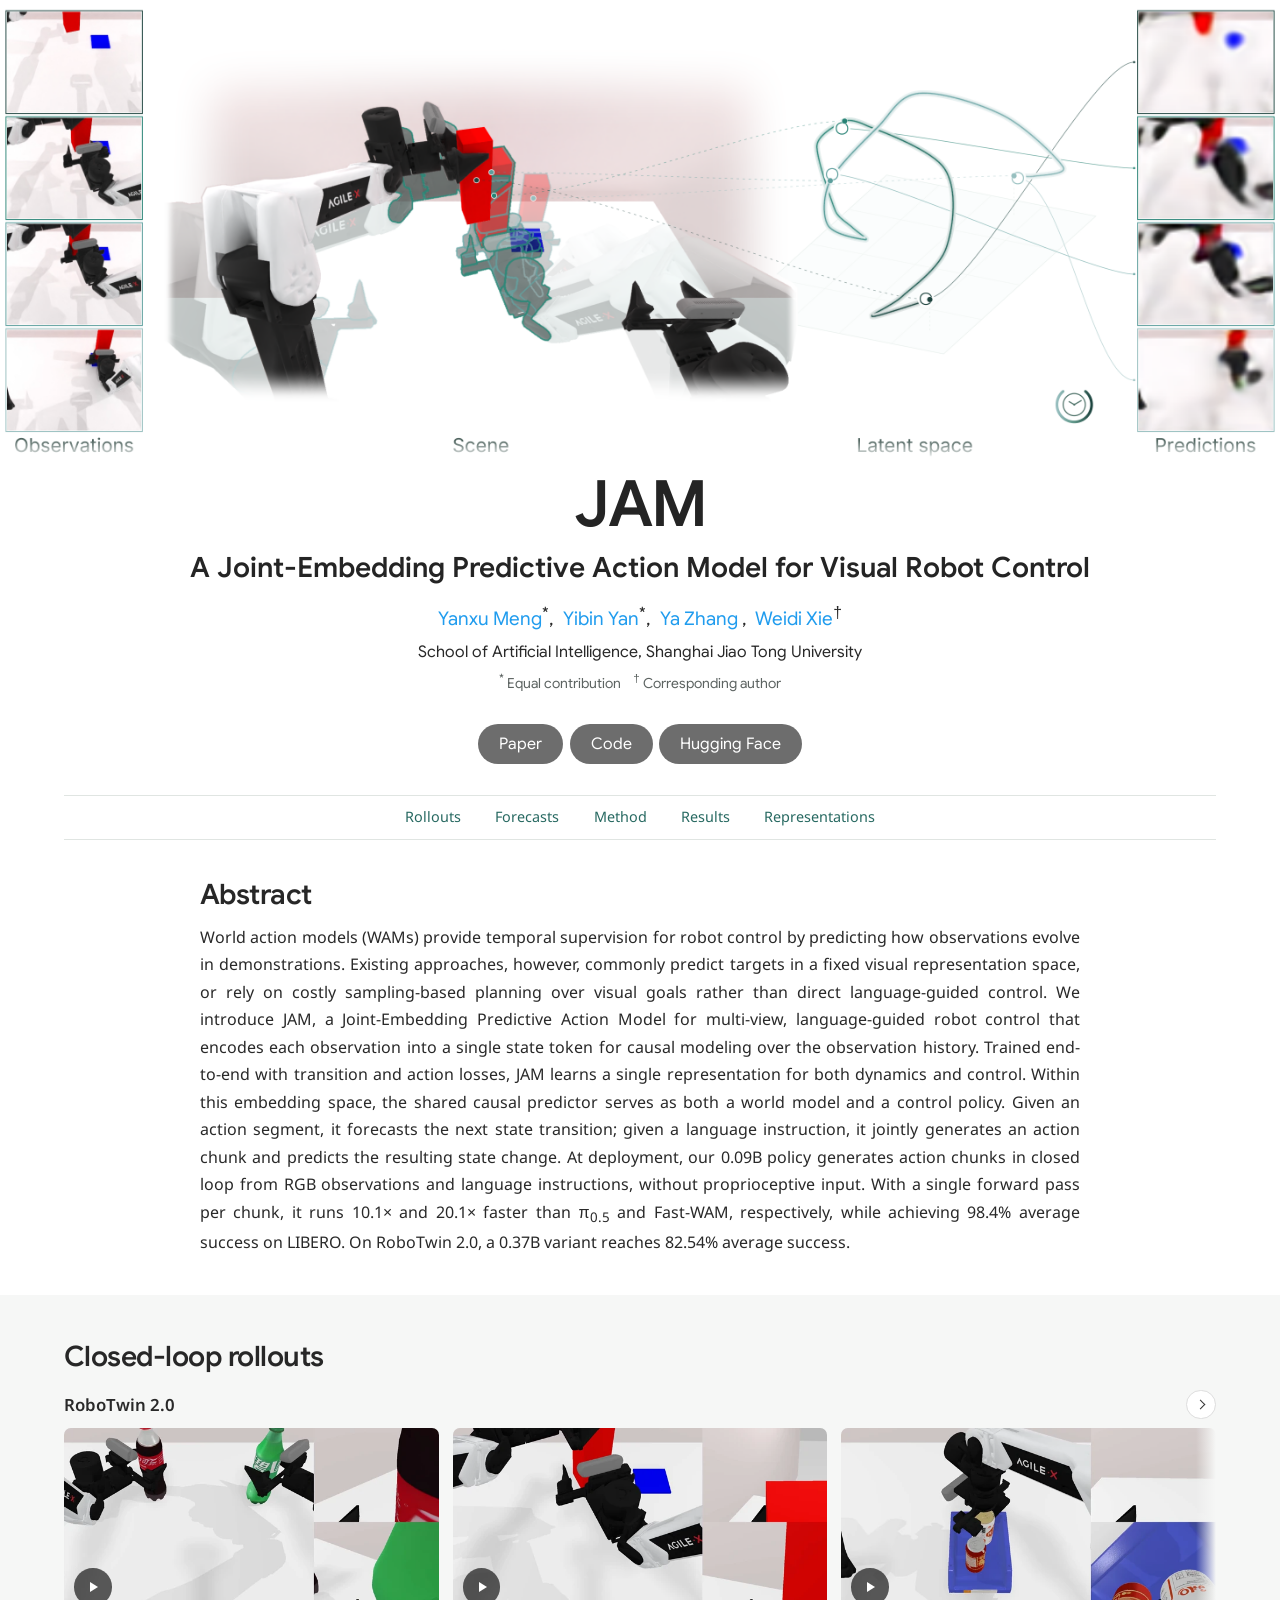
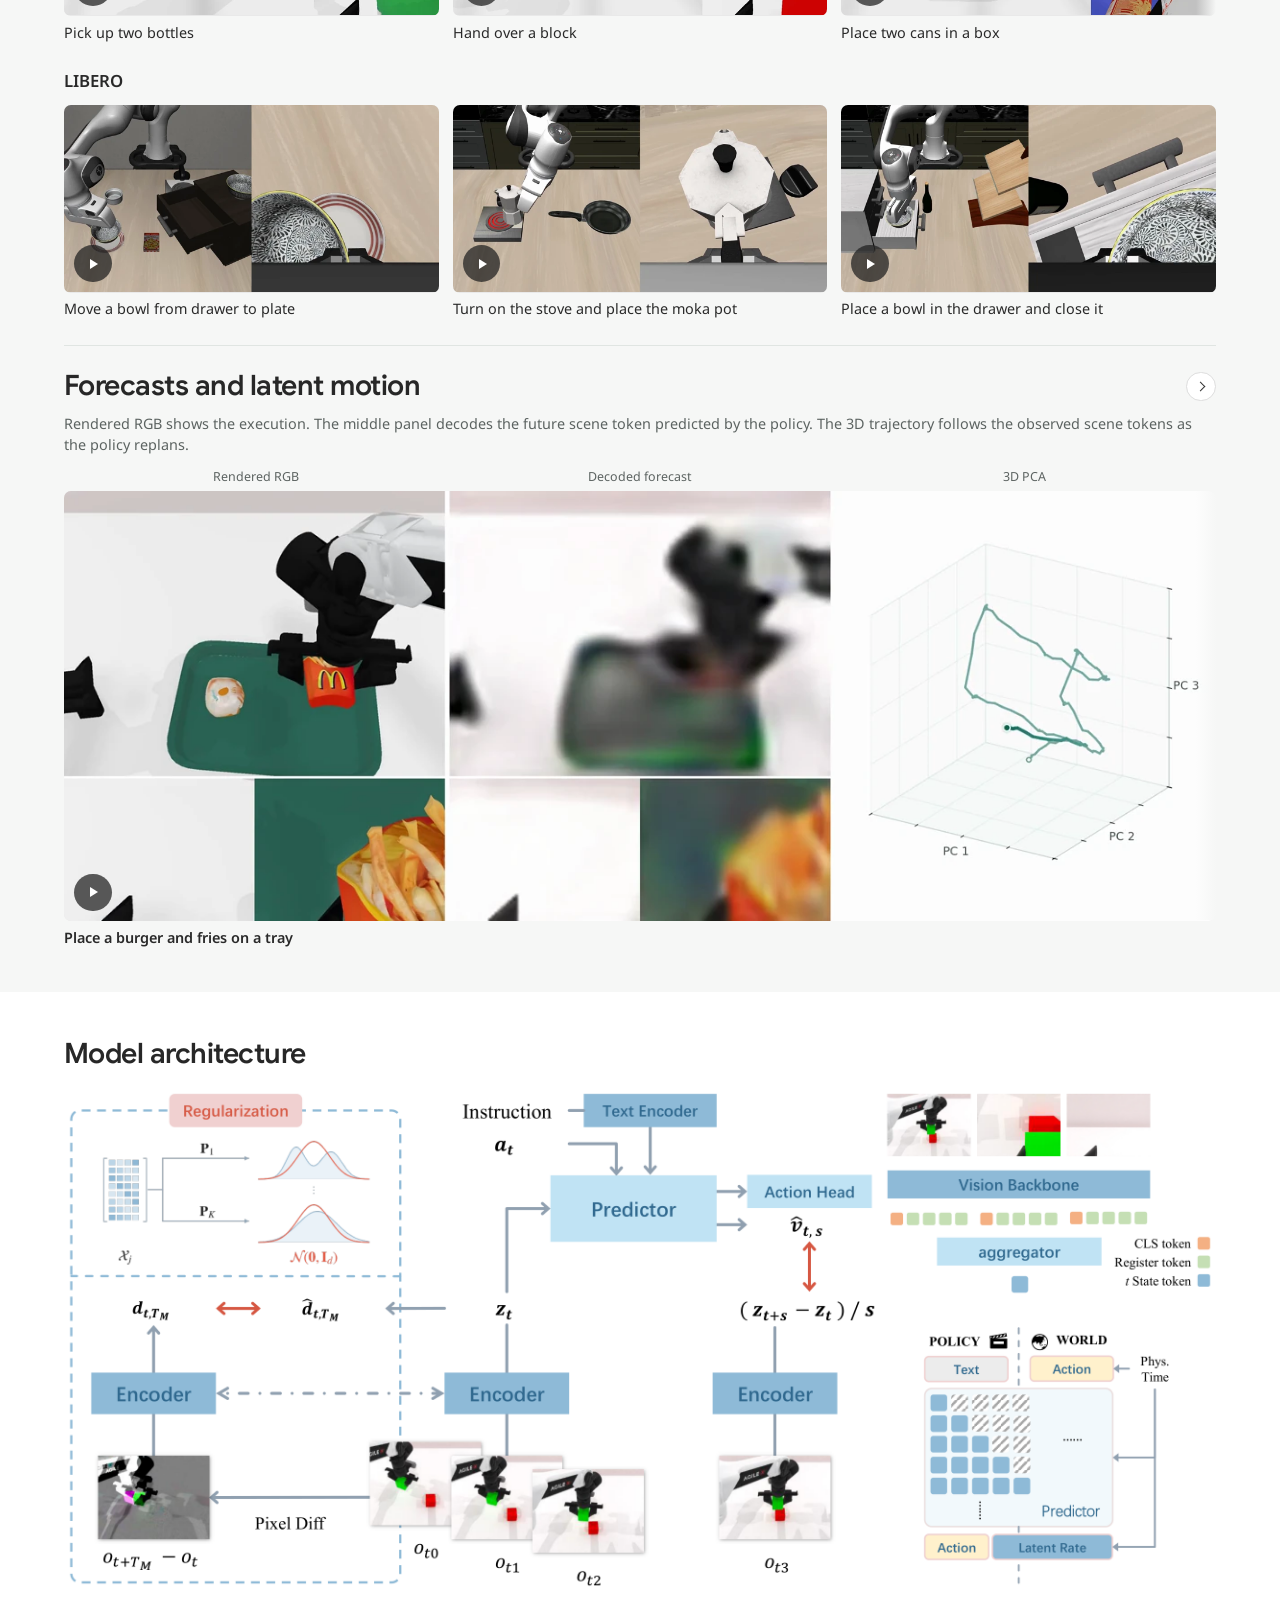
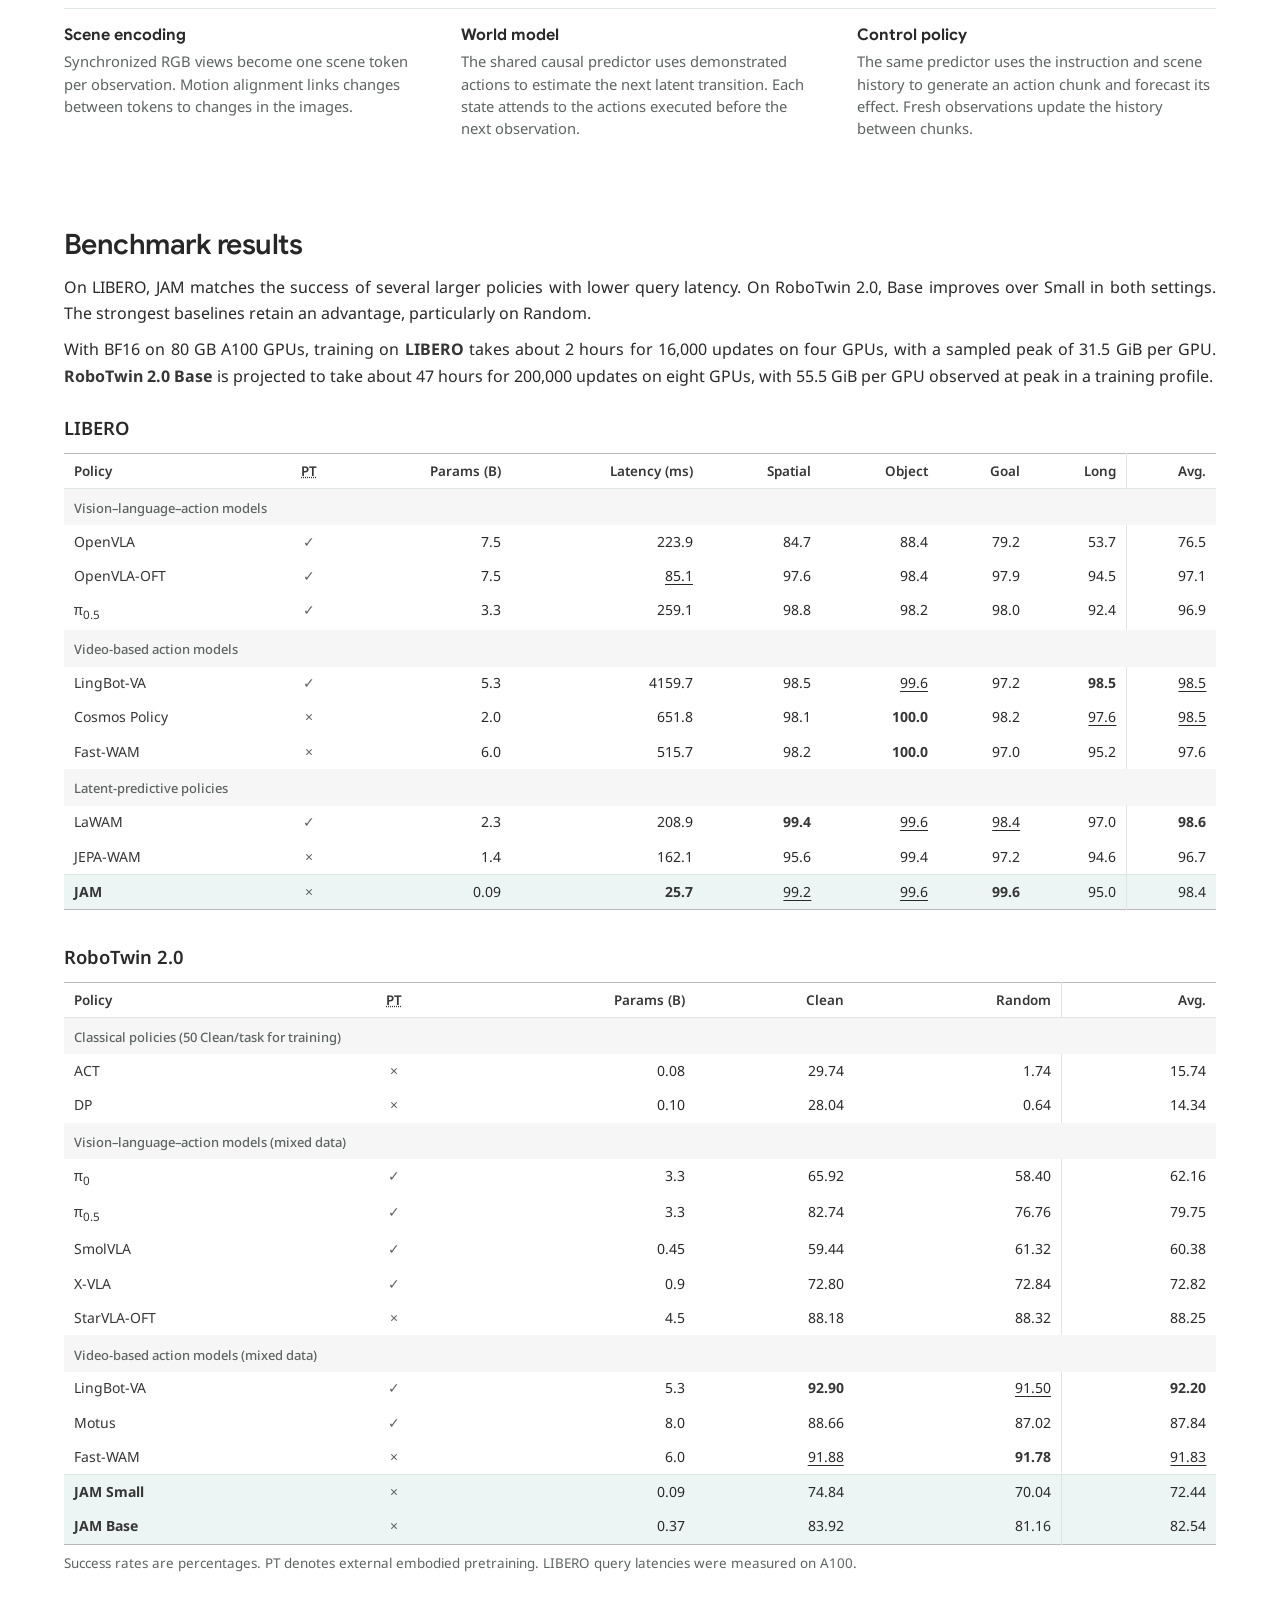
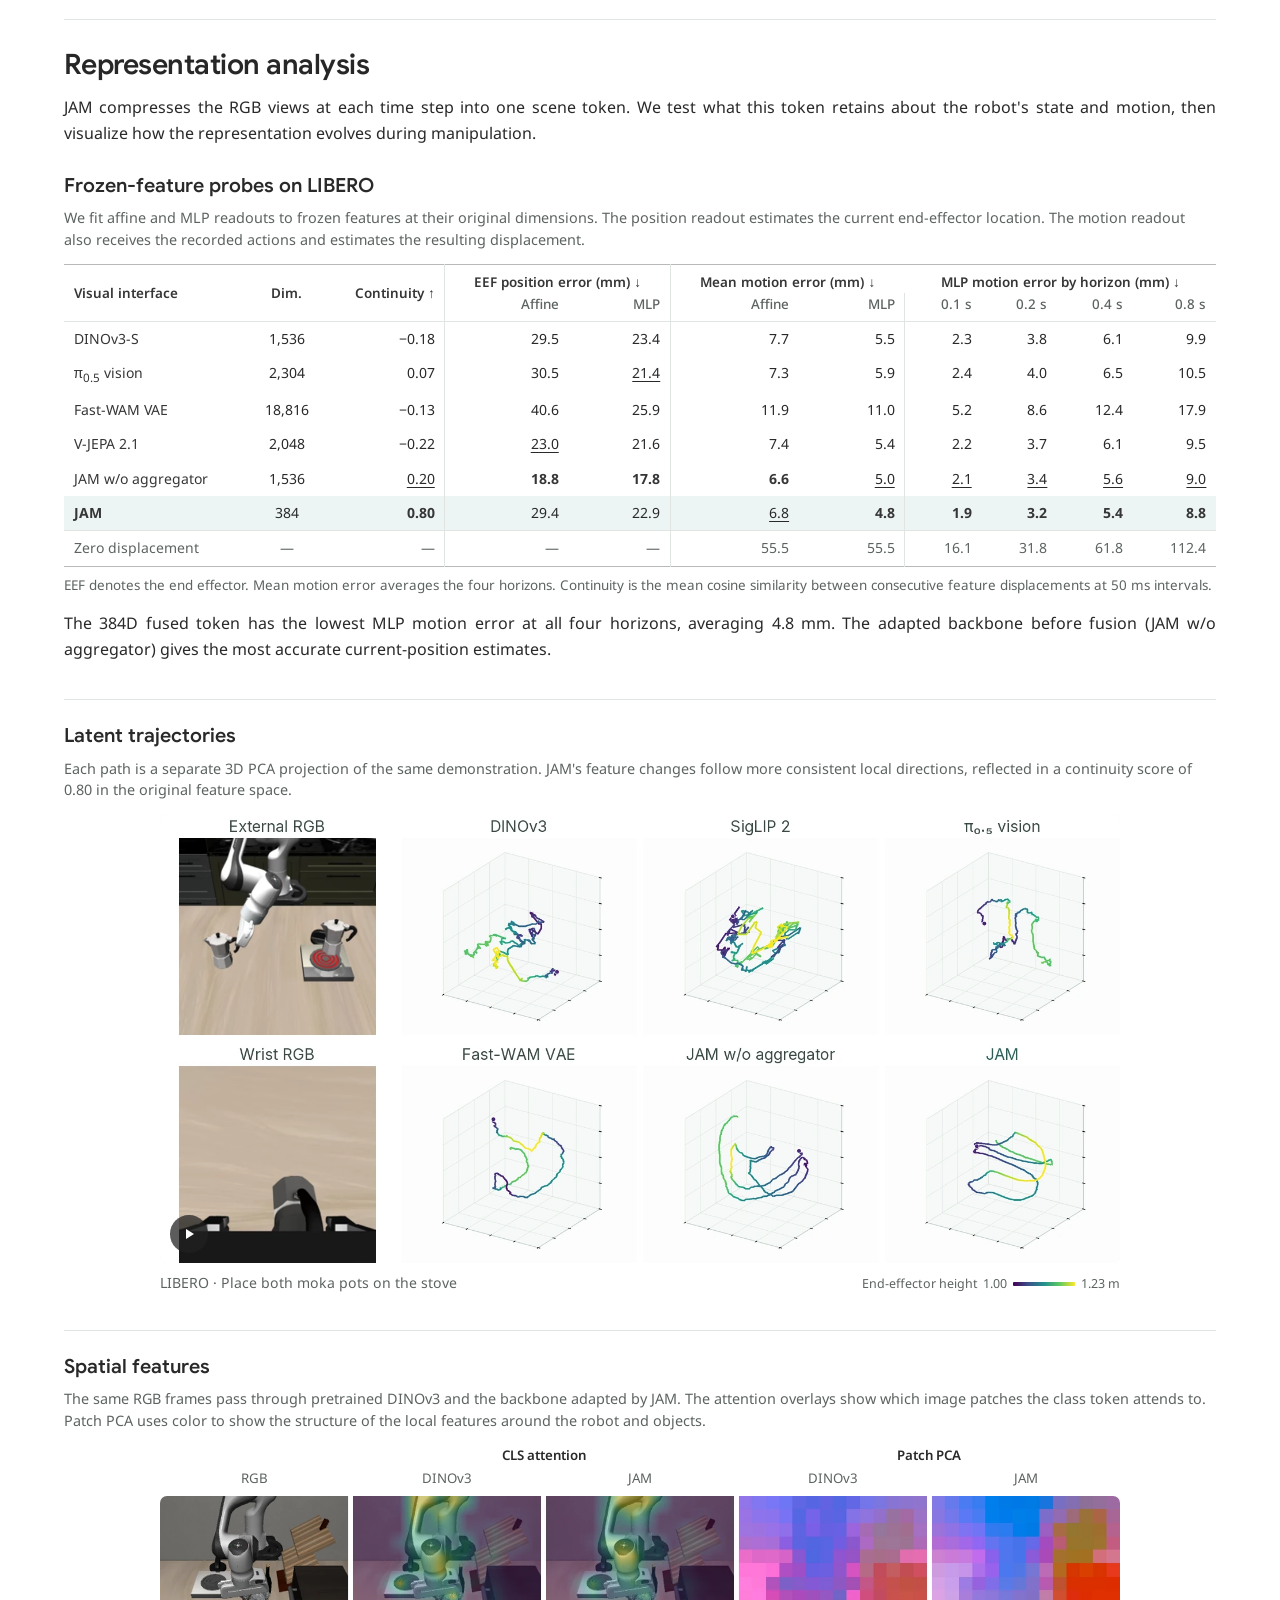
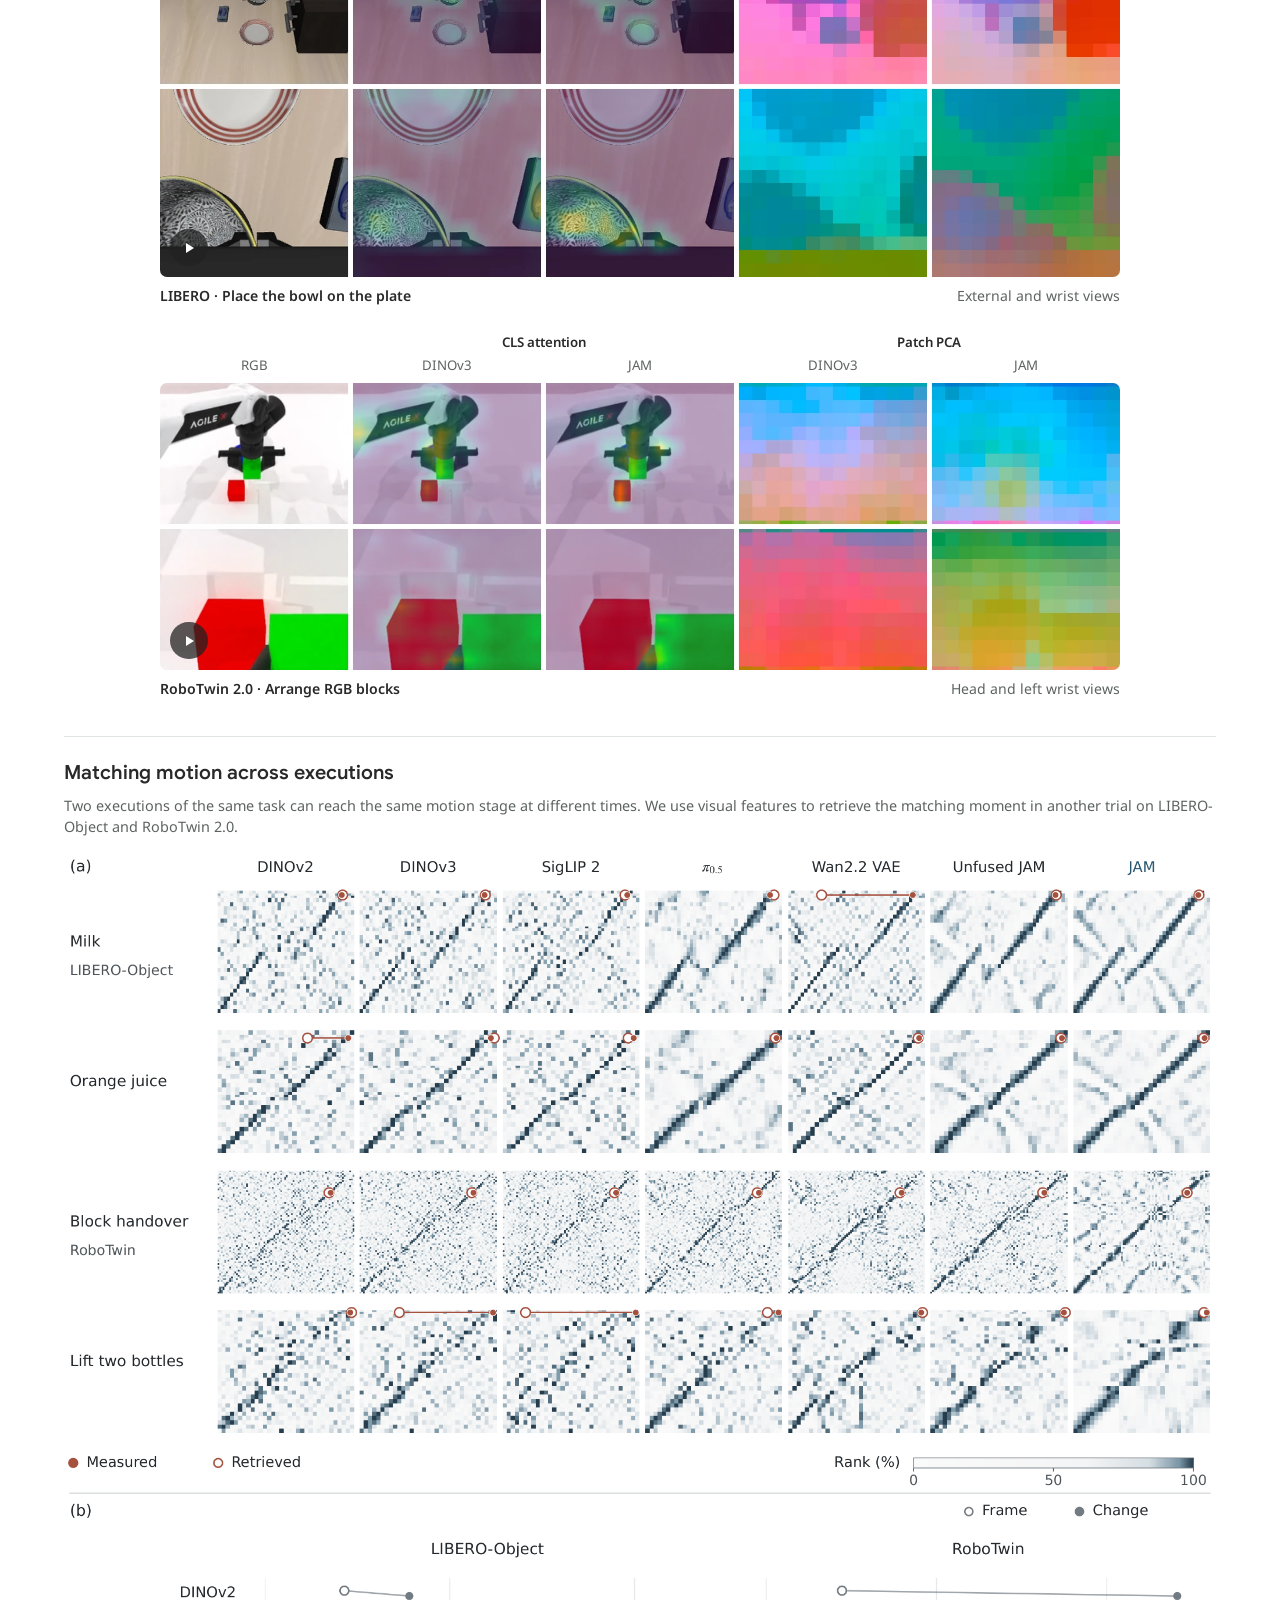
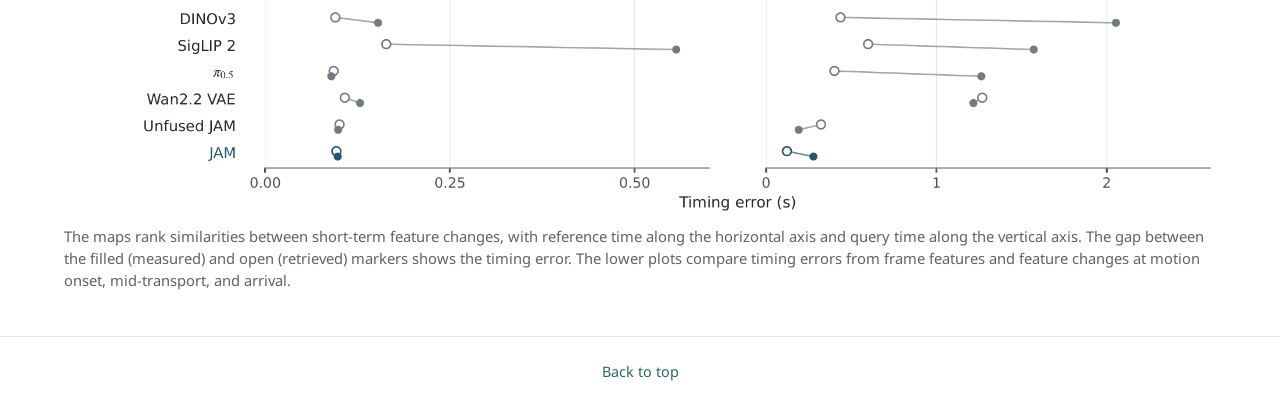
==== commit 7d9cb7fb: "Update JAM RoboTwin 2.0 results" ====
--- a/Jam/index.html
+++ b/Jam/index.html
@@ -95,7 +95,7 @@
    <section class="section" id="abstract">
     <div class="page-width abstract-content">
      <h2 class="title is-3">Abstract</h2>
-     <p>World action models (WAMs) provide temporal supervision for robot control by predicting how observations evolve in demonstrations. Existing approaches, however, commonly predict targets in a fixed visual representation space, or rely on costly sampling-based planning over visual goals rather than direct language-guided control. We introduce JAM, a Joint-Embedding Predictive Action Model for multi-view, language-guided robot control that encodes each observation into a single state token for causal modeling over the observation history. Trained end-to-end with transition and action losses, JAM learns a single representation for both dynamics and control. Within this embedding space, the shared causal predictor serves as both a world model and a control policy. Given an action segment, it forecasts the next state transition; given a language instruction, it jointly generates an action chunk and predicts the resulting state change. At deployment, our 0.09B policy generates action chunks in closed loop from RGB observations and language instructions, without proprioceptive input. With a single forward pass per chunk, it runs 10.1&times; and 20.1&times; faster than &pi;<sub>0.5</sub> and Fast-WAM, respectively, while achieving 98.4% average success on LIBERO. On RoboTwin 2.0, a 0.37B variant reaches 77.62% average success.</p>
+     <p>World action models (WAMs) provide temporal supervision for robot control by predicting how observations evolve in demonstrations. Existing approaches, however, commonly predict targets in a fixed visual representation space, or rely on costly sampling-based planning over visual goals rather than direct language-guided control. We introduce JAM, a Joint-Embedding Predictive Action Model for multi-view, language-guided robot control that encodes each observation into a single state token for causal modeling over the observation history. Trained end-to-end with transition and action losses, JAM learns a single representation for both dynamics and control. Within this embedding space, the shared causal predictor serves as both a world model and a control policy. Given an action segment, it forecasts the next state transition; given a language instruction, it jointly generates an action chunk and predicts the resulting state change. At deployment, our 0.09B policy generates action chunks in closed loop from RGB observations and language instructions, without proprioceptive input. With a single forward pass per chunk, it runs 10.1&times; and 20.1&times; faster than &pi;<sub>0.5</sub> and Fast-WAM, respectively, while achieving 98.4% average success on LIBERO. On RoboTwin 2.0, a 0.37B variant reaches 82.54% average success.</p>
     </div>
    </section>
    <section class="section media-section" id="demo">
@@ -1250,10 +1250,10 @@
            74.84
           </td>
           <td>
-           60.36
-          </td>
-          <td>
-           67.60
+           70.04
+          </td>
+          <td>
+           72.44
           </td>
          </tr>
          <tr class="jam-result">
@@ -1272,10 +1272,10 @@
            83.92
           </td>
           <td>
-           71.32
-          </td>
-          <td>
-           77.62
+           81.16
+          </td>
+          <td>
+           82.54
           </td>
          </tr>
         </tbody>
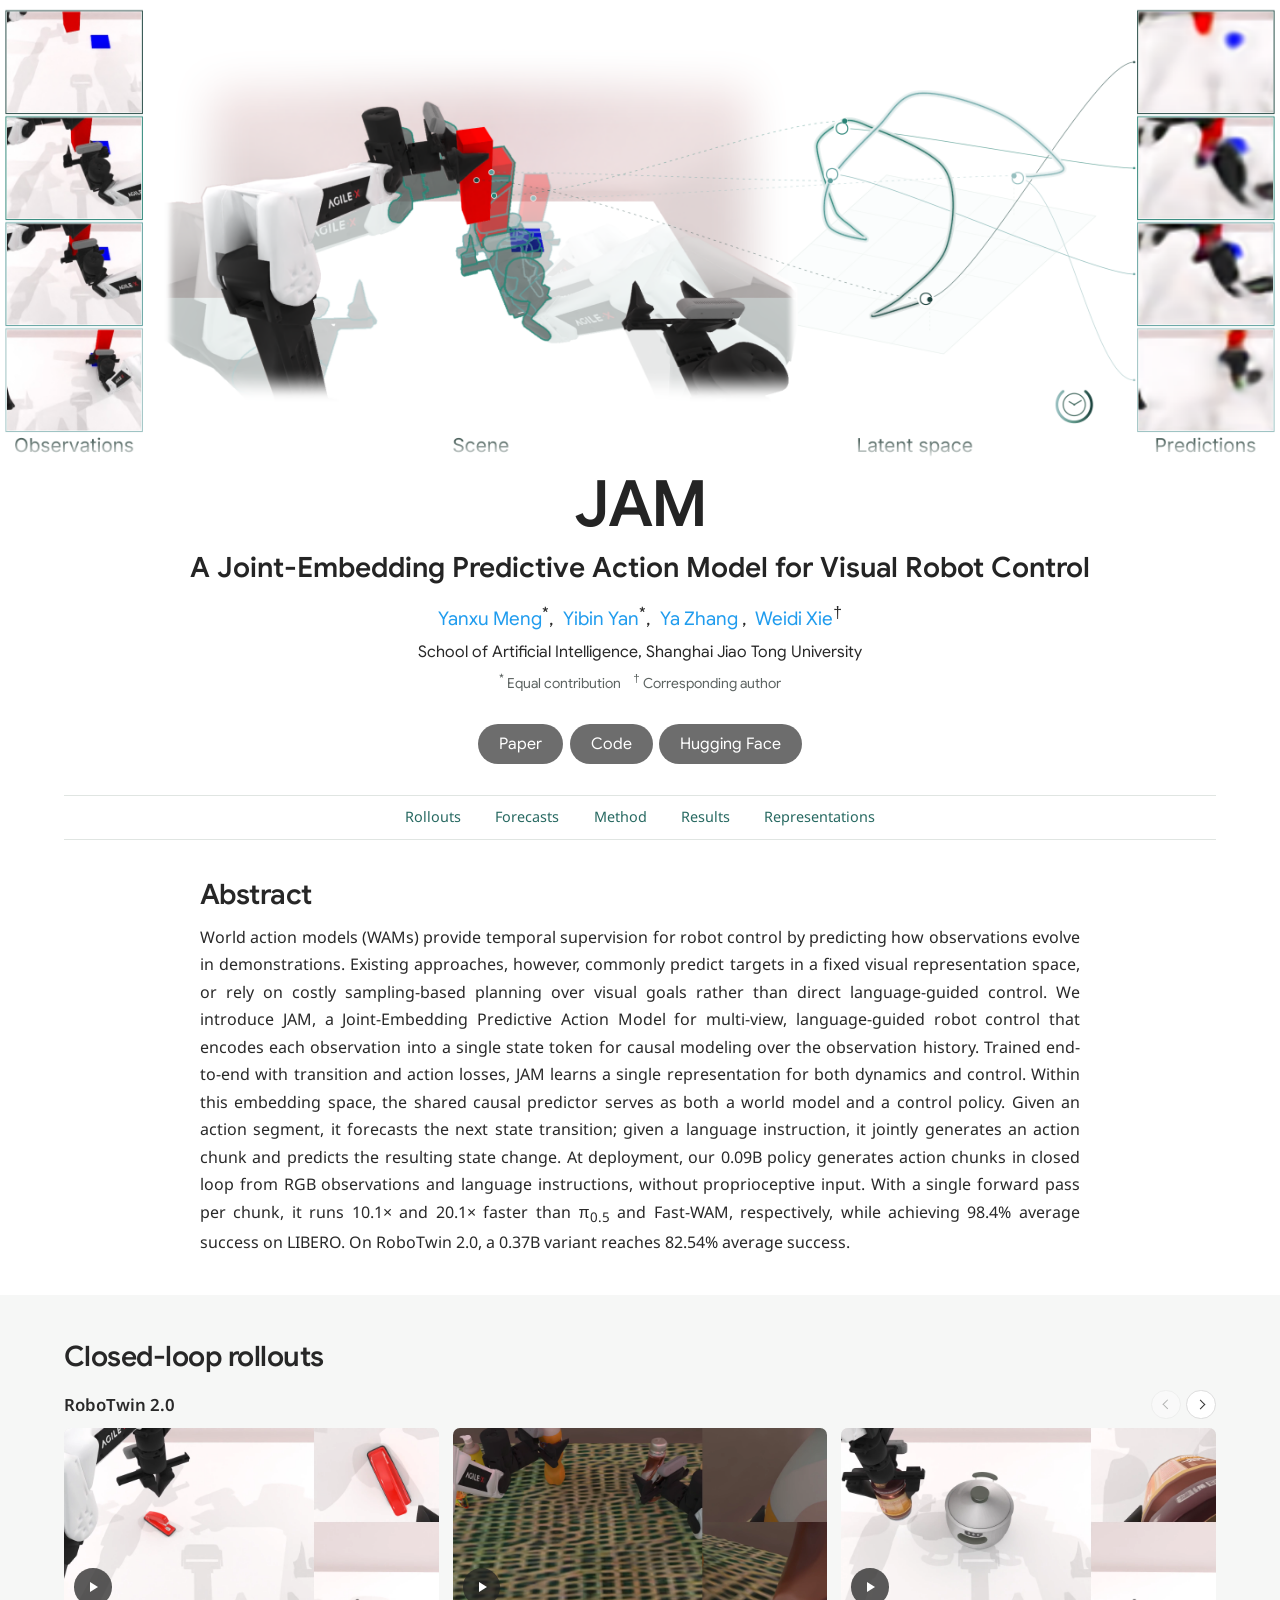
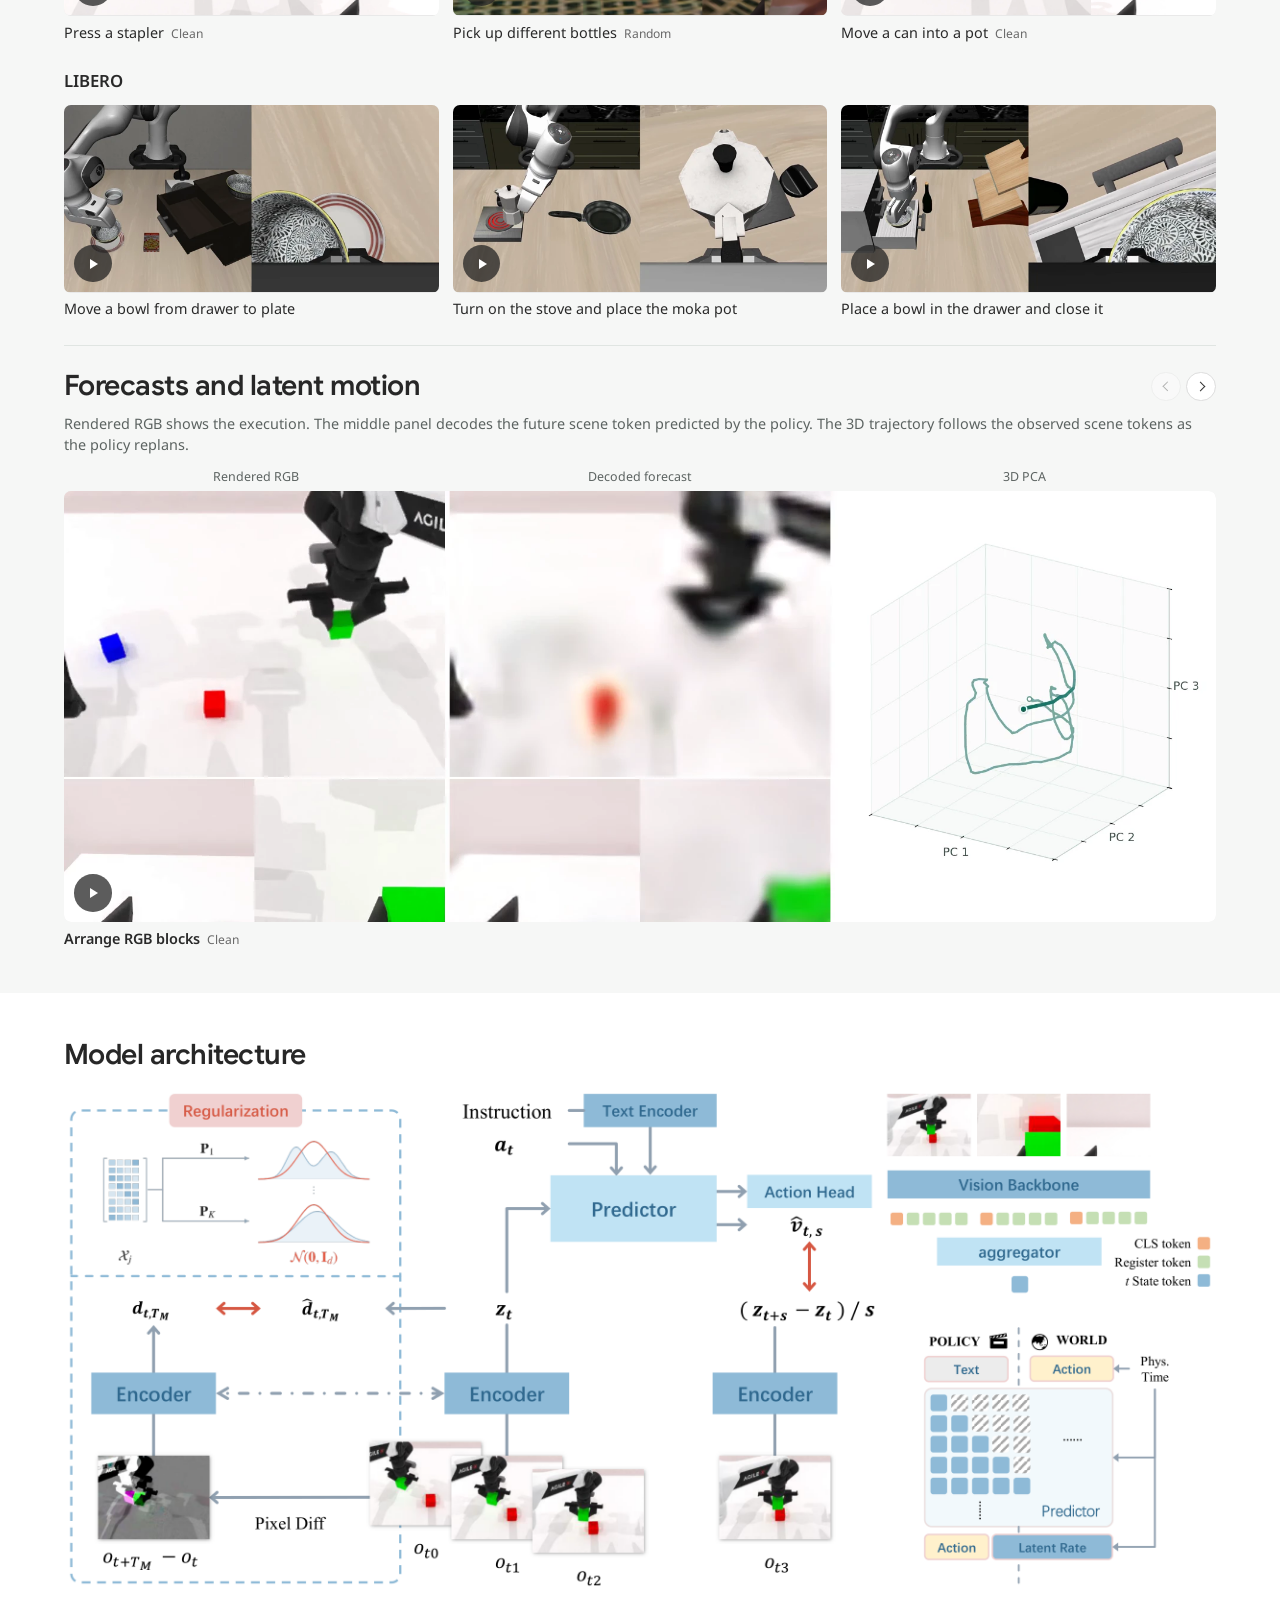
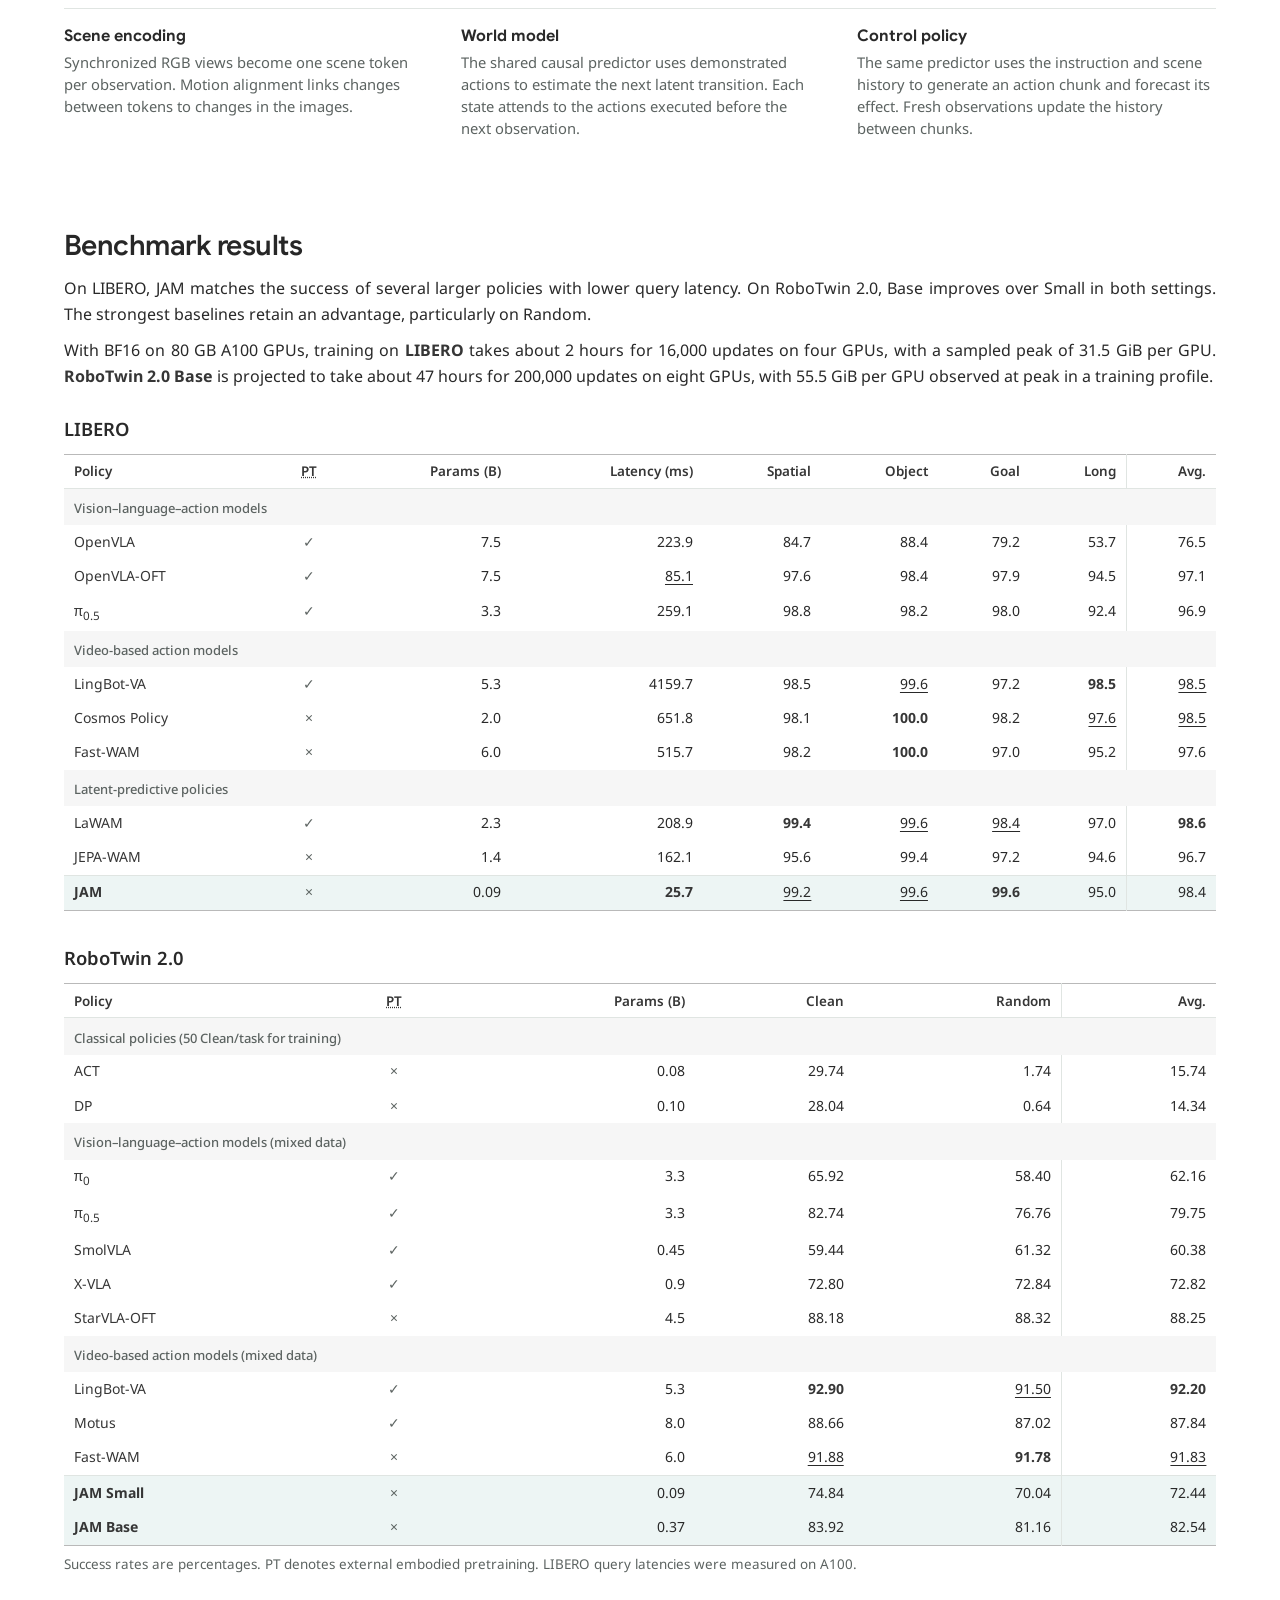
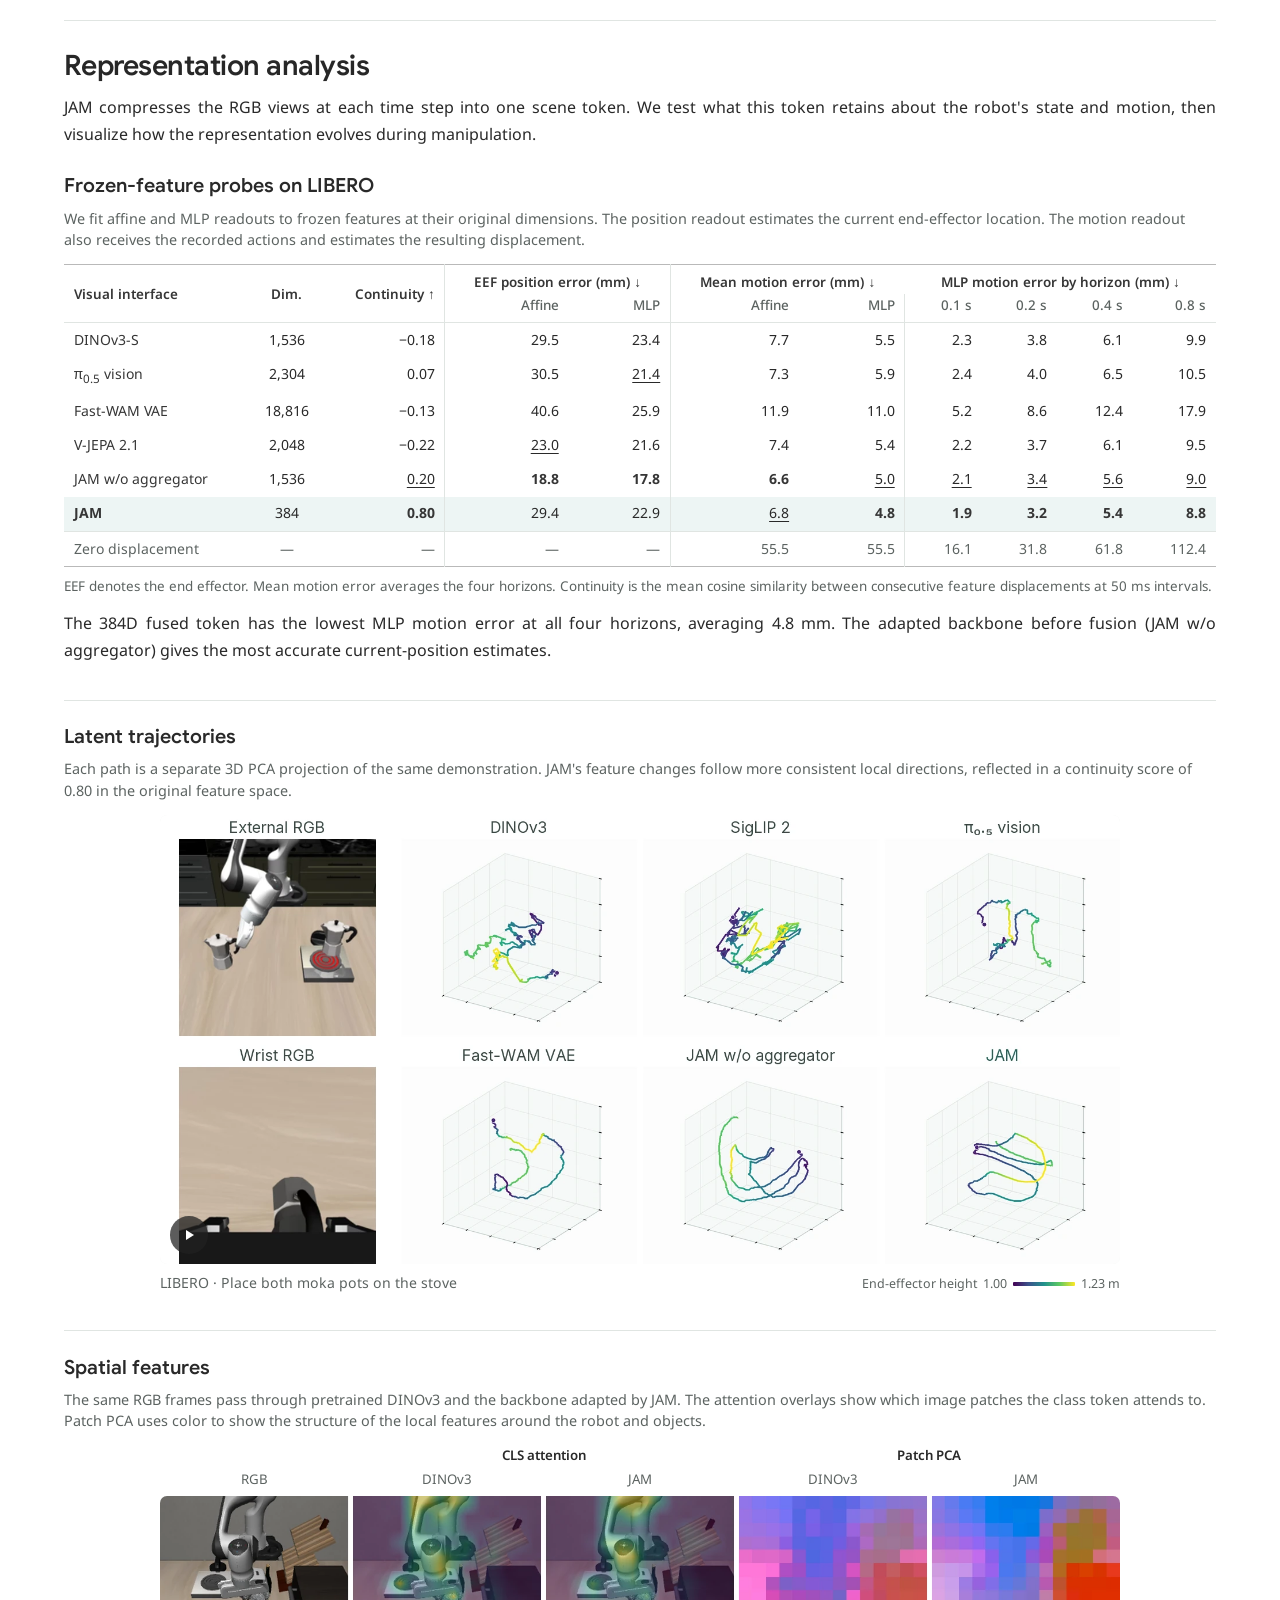
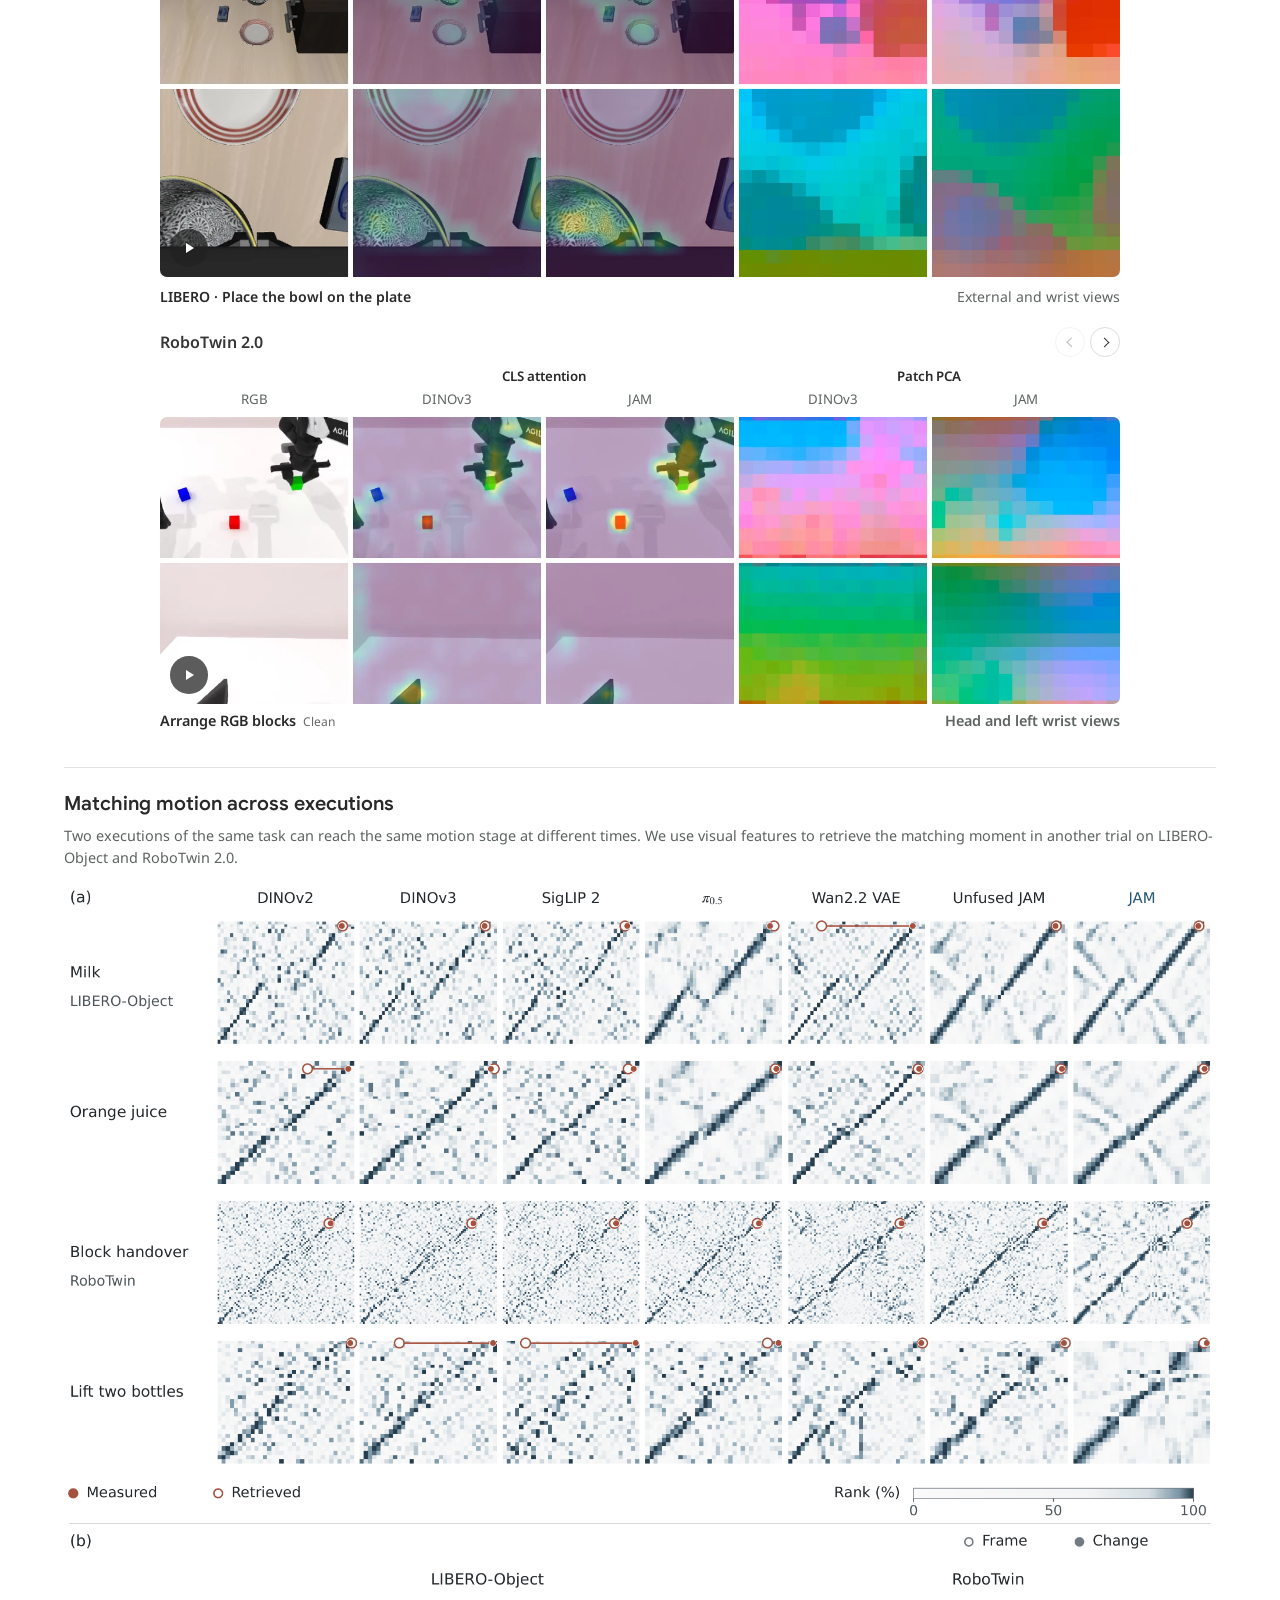
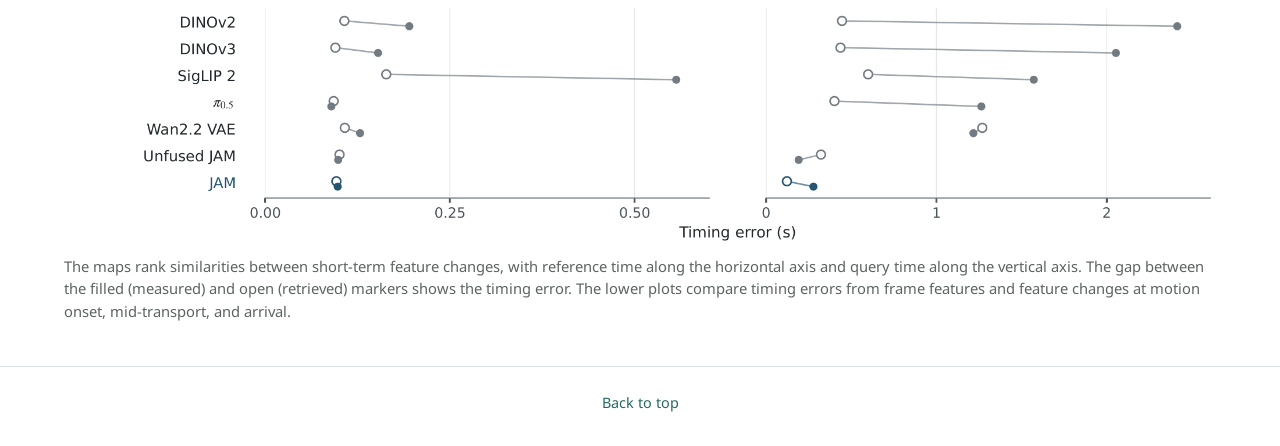
==== commit 6d662faf: "Refresh JAM project page videos" ====
--- a/Jam/index.html
+++ b/Jam/index.html
@@ -9,10 +9,10 @@
   </title>
   <link href="static/css/bulma.min.css" rel="stylesheet">
   <link href="static/css/index.css" rel="stylesheet">
-  <link href="styles.css?v=9302c50c65" rel="stylesheet">
+  <link href="styles.css?v=fd26d55872" rel="stylesheet">
   <script defer src="hero.js">
   </script>
-  <script defer src="gallery.js?v=0b144cc7e3">
+  <script defer src="gallery.js?v=c897190147">
   </script>
  </head>
  <body id="top">
@@ -116,113 +116,75 @@
        </div>
        <div class="media-viewport">
         <div aria-label="RoboTwin 2.0 videos" class="media-track" id="robotwin-2-0-clips" role="region" tabindex="0">
-         <figure class="video-tile">
+         <figure data-case-seed="100002" data-condition="clean">
           <div class="video-frame">
-           <video aria-label="Pick up two bottles" controls height="960" playsinline poster="assets/multiview/pick_dual_bottles.webp" preload="none" width="1920">
-            <source src="assets/multiview/pick_dual_bottles.webm" type="video/webm">
-            <source src="assets/multiview/pick_dual_bottles.mp4" type="video/mp4">
+           <video aria-label="RoboTwin 2.0 · Press a stapler · Clean, three ray-traced camera views" controls height="960" playsinline poster="assets/robotwin-200k-refresh/rollouts/clean-press-stapler/rollout.webp?v=2d4c5d8e6b" preload="none" width="1920">
+            <source src="assets/robotwin-200k-refresh/rollouts/clean-press-stapler/rollout.webm?v=88855c801f" type="video/webm">
+            <source src="assets/robotwin-200k-refresh/rollouts/clean-press-stapler/rollout.mp4?v=51d72620b5" type="video/mp4">
             Your browser does not support video playback.
            </video>
           </div>
-          <figcaption>
-           Pick up two bottles
-          </figcaption>
+          <figcaption>Press a stapler <span class="clip-condition">Clean</span></figcaption>
          </figure>
-         <figure class="video-tile">
+         <figure data-case-seed="100005" data-condition="random">
           <div class="video-frame">
-           <video aria-label="Hand over a block" controls height="960" playsinline poster="assets/multiview/handover_block.webp" preload="none" width="1920">
-            <source src="assets/multiview/handover_block.webm" type="video/webm">
-            <source src="assets/multiview/handover_block.mp4" type="video/mp4">
+           <video aria-label="RoboTwin 2.0 · Pick up different bottles · Random, three ray-traced camera views" controls height="960" playsinline poster="assets/robotwin-200k-refresh/rollouts/random-pick-diverse-bottles/rollout.webp?v=265cdc3696" preload="none" width="1920">
+            <source src="assets/robotwin-200k-refresh/rollouts/random-pick-diverse-bottles/rollout.webm?v=14e061c08f" type="video/webm">
+            <source src="assets/robotwin-200k-refresh/rollouts/random-pick-diverse-bottles/rollout.mp4?v=b4aa9b41f9" type="video/mp4">
             Your browser does not support video playback.
            </video>
           </div>
-          <figcaption>
-           Hand over a block
-          </figcaption>
+          <figcaption>Pick up different bottles <span class="clip-condition">Random</span></figcaption>
          </figure>
-         <figure class="video-tile">
+         <figure data-case-seed="100000" data-condition="clean">
           <div class="video-frame">
-           <video aria-label="Place two cans in a box" controls height="960" playsinline poster="assets/multiview/place_cans_plasticbox.webp" preload="none" width="1920">
-            <source src="assets/multiview/place_cans_plasticbox.webm" type="video/webm">
-            <source src="assets/multiview/place_cans_plasticbox.mp4" type="video/mp4">
+           <video aria-label="RoboTwin 2.0 · Move a can into a pot · Clean, three ray-traced camera views" controls height="960" playsinline poster="assets/robotwin-200k-refresh/rollouts/clean-move-can-pot/rollout.webp?v=3045b78e60" preload="none" width="1920">
+            <source src="assets/robotwin-200k-refresh/rollouts/clean-move-can-pot/rollout.webm?v=48c03a5c94" type="video/webm">
+            <source src="assets/robotwin-200k-refresh/rollouts/clean-move-can-pot/rollout.mp4?v=d945ecf061" type="video/mp4">
             Your browser does not support video playback.
            </video>
           </div>
-          <figcaption>
-           Place two cans in a box
-          </figcaption>
+          <figcaption>Move a can into a pot <span class="clip-condition">Clean</span></figcaption>
          </figure>
-         <figure class="video-tile">
+         <figure data-case-seed="100004" data-condition="random">
           <div class="video-frame">
-           <video aria-label="Place bread in a skillet" controls height="960" playsinline poster="assets/multiview/place_bread_skillet.webp" preload="none" width="1920">
-            <source src="assets/multiview/place_bread_skillet.webm" type="video/webm">
-            <source src="assets/multiview/place_bread_skillet.mp4" type="video/mp4">
+           <video aria-label="RoboTwin 2.0 · Scan an object · Random, three ray-traced camera views" controls height="960" playsinline poster="assets/robotwin-200k-refresh/rollouts/random-scan-object/rollout.webp?v=203a612401" preload="none" width="1920">
+            <source src="assets/robotwin-200k-refresh/rollouts/random-scan-object/rollout.webm?v=cf9a240f2d" type="video/webm">
+            <source src="assets/robotwin-200k-refresh/rollouts/random-scan-object/rollout.mp4?v=620eb8acc7" type="video/mp4">
             Your browser does not support video playback.
            </video>
           </div>
-          <figcaption>
-           Place bread in a skillet
-          </figcaption>
+          <figcaption>Scan an object <span class="clip-condition">Random</span></figcaption>
          </figure>
-         <figure class="video-tile">
+         <figure data-case-seed="100000" data-condition="clean">
           <div class="video-frame">
-           <video aria-label="Strike a block with a hammer" controls height="960" playsinline poster="assets/multiview/beat_block_hammer.webp" preload="none" width="1920">
-            <source src="assets/multiview/beat_block_hammer.webm" type="video/webm">
-            <source src="assets/multiview/beat_block_hammer.mp4" type="video/mp4">
+           <video aria-label="RoboTwin 2.0 · Place bread in a basket · Clean, three ray-traced camera views" controls height="960" playsinline poster="assets/robotwin-200k-refresh/rollouts/clean-place-bread-basket/rollout.webp?v=b36ff5c167" preload="none" width="1920">
+            <source src="assets/robotwin-200k-refresh/rollouts/clean-place-bread-basket/rollout.webm?v=97b55e4f5d" type="video/webm">
+            <source src="assets/robotwin-200k-refresh/rollouts/clean-place-bread-basket/rollout.mp4?v=0d44efc7b8" type="video/mp4">
             Your browser does not support video playback.
            </video>
           </div>
-          <figcaption>
-           Strike a block with a hammer
-          </figcaption>
+          <figcaption>Place bread in a basket <span class="clip-condition">Clean</span></figcaption>
          </figure>
-         <figure class="video-tile">
+         <figure data-case-seed="100000" data-condition="random">
           <div class="video-frame">
-           <video aria-label="Stamp a seal" controls height="960" playsinline poster="assets/multiview/stamp_seal.webp" preload="none" width="1920">
-            <source src="assets/multiview/stamp_seal.webm" type="video/webm">
-            <source src="assets/multiview/stamp_seal.mp4" type="video/mp4">
+           <video aria-label="RoboTwin 2.0 · Pick up a paint roller · Random, three ray-traced camera views" controls height="960" playsinline poster="assets/robotwin-200k-refresh/rollouts/random-grab-roller/rollout.webp?v=c7df8dea4d" preload="none" width="1920">
+            <source src="assets/robotwin-200k-refresh/rollouts/random-grab-roller/rollout.webm?v=1fa617cd5a" type="video/webm">
+            <source src="assets/robotwin-200k-refresh/rollouts/random-grab-roller/rollout.mp4?v=212568e138" type="video/mp4">
             Your browser does not support video playback.
            </video>
           </div>
-          <figcaption>
-           Stamp a seal
-          </figcaption>
+          <figcaption>Pick up a paint roller <span class="clip-condition">Random</span></figcaption>
          </figure>
-         <figure class="video-tile">
+         <figure data-case-seed="100007" data-condition="random">
           <div class="video-frame">
-           <video aria-label="Open a laptop" controls height="960" playsinline poster="assets/multiview/open_laptop.webp" preload="none" width="1920">
-            <source src="assets/multiview/open_laptop.webm" type="video/webm">
-            <source src="assets/multiview/open_laptop.mp4" type="video/mp4">
+           <video aria-label="RoboTwin 2.0 · Empty a bin into a larger bin · Random, three ray-traced camera views" controls height="960" playsinline poster="assets/robotwin-200k-refresh/rollouts/random-dump-bin-bigbin/rollout.webp?v=dd5eba52e3" preload="none" width="1920">
+            <source src="assets/robotwin-200k-refresh/rollouts/random-dump-bin-bigbin/rollout.webm?v=4aa8c5534b" type="video/webm">
+            <source src="assets/robotwin-200k-refresh/rollouts/random-dump-bin-bigbin/rollout.mp4?v=6b507d705a" type="video/mp4">
             Your browser does not support video playback.
            </video>
           </div>
-          <figcaption>
-           Open a laptop
-          </figcaption>
-         </figure>
-         <figure class="video-tile">
-          <div class="video-frame">
-           <video aria-label="Place a burger and fries on a tray" controls height="960" playsinline poster="assets/multiview/place_burger_fries.webp" preload="none" width="1920">
-            <source src="assets/multiview/place_burger_fries.webm" type="video/webm">
-            <source src="assets/multiview/place_burger_fries.mp4" type="video/mp4">
-            Your browser does not support video playback.
-           </video>
-          </div>
-          <figcaption>
-           Place a burger and fries on a tray
-          </figcaption>
-         </figure>
-         <figure class="video-tile">
-          <div class="video-frame">
-           <video aria-label="Scan an object" controls height="960" playsinline poster="assets/multiview/scan_object.webp" preload="none" width="1920">
-            <source src="assets/multiview/scan_object.webm" type="video/webm">
-            <source src="assets/multiview/scan_object.mp4" type="video/mp4">
-            Your browser does not support video playback.
-           </video>
-          </div>
-          <figcaption>
-           Scan an object
-          </figcaption>
+          <figcaption>Empty a bin into a larger bin <span class="clip-condition">Random</span></figcaption>
          </figure>
         </div>
        </div>
@@ -304,235 +266,170 @@
       </p>
       <div class="media-viewport">
        <div aria-label="Forecast and latent dynamics videos" class="media-track" id="forecast-and-latent-dynamics-clips" role="region" tabindex="0">
-        <figure class="decode-example">
+        <figure class="decode-example" data-case-seed="100000" data-condition="clean">
          <div class="decode-view-labels">
-          <span>
-           Rendered RGB
-          </span>
-          <span>
-           Decoded forecast
-          </span>
-          <span>
-           3D PCA
-          </span>
+          <span>Rendered RGB</span>
+          <span>Decoded forecast</span>
+          <span>3D PCA</span>
          </div>
-         <div class="video-frame">
-          <video aria-label="Place a burger and fries on a tray, rendered RGB, decoded forecast and latent motion" controls height="724" playsinline poster="assets/motion/motion-place_burger_fries.webp?v=f4b5045592" preload="none" width="1936">
-           <source src="assets/motion/motion-place_burger_fries.webm?v=9c30b17a5b" type="video/webm">
-           <source src="assets/motion/motion-place_burger_fries.mp4?v=a232594aa4" type="video/mp4">
-           Your browser does not support video playback.
-          </video>
+        <div class="video-frame">
+         <video aria-label="Arrange RGB blocks · Clean, rendered RGB, decoded forecast and latent motion" controls height="724" playsinline poster="assets/robotwin-200k-refresh/orbit/clean-blocks-ranking-rgb/forecast.webp?v=2d02691a58" preload="none" width="1936">
+          <source src="assets/robotwin-200k-refresh/orbit/clean-blocks-ranking-rgb/forecast.webm?v=85b11004b3" type="video/webm">
+          <source src="assets/robotwin-200k-refresh/orbit/clean-blocks-ranking-rgb/forecast.mp4?v=3acb846816" type="video/mp4">
+          Your browser does not support video playback.
+         </video>
+        </div>
+         <figcaption>Arrange RGB blocks <span class="clip-condition">Clean</span></figcaption>
+        </figure>
+        <figure class="decode-example" data-case-seed="100001" data-condition="random">
+         <div class="decode-view-labels">
+          <span>Rendered RGB</span>
+          <span>Decoded forecast</span>
+          <span>3D PCA</span>
          </div>
-         <figcaption>
-          Place a burger and fries on a tray
-         </figcaption>
+        <div class="video-frame">
+         <video aria-label="Place a burger and fries on a tray · Random, rendered RGB, decoded forecast and latent motion" controls height="724" playsinline poster="assets/robotwin-200k-refresh/orbit/random-place-burger-fries/forecast.webp?v=9867e15e9b" preload="none" width="1936">
+          <source src="assets/robotwin-200k-refresh/orbit/random-place-burger-fries/forecast.webm?v=31c2f35632" type="video/webm">
+          <source src="assets/robotwin-200k-refresh/orbit/random-place-burger-fries/forecast.mp4?v=2f935493a6" type="video/mp4">
+          Your browser does not support video playback.
+         </video>
+        </div>
+         <figcaption>Place a burger and fries on a tray <span class="clip-condition">Random</span></figcaption>
         </figure>
-        <figure class="decode-example">
+        <figure class="decode-example" data-case-seed="100002" data-condition="random">
          <div class="decode-view-labels">
-          <span>
-           Rendered RGB
-          </span>
-          <span>
-           Decoded forecast
-          </span>
-          <span>
-           3D PCA
-          </span>
+          <span>Rendered RGB</span>
+          <span>Decoded forecast</span>
+          <span>3D PCA</span>
          </div>
-         <div class="video-frame">
-          <video aria-label="Hand over a block, rendered RGB, decoded forecast and latent motion" controls height="724" playsinline poster="assets/motion/motion-handover_block.webp?v=4ec534cf43" preload="none" width="1936">
-           <source src="assets/motion/motion-handover_block.webm?v=3a1eddd346" type="video/webm">
-           <source src="assets/motion/motion-handover_block.mp4?v=f06c6bdaec" type="video/mp4">
-           Your browser does not support video playback.
-          </video>
+        <div class="video-frame">
+         <video aria-label="Place two cans in a box · Random, rendered RGB, decoded forecast and latent motion" controls height="724" playsinline poster="assets/robotwin-200k-refresh/orbit/random-place-cans-plasticbox/forecast.webp?v=1717054070" preload="none" width="1936">
+          <source src="assets/robotwin-200k-refresh/orbit/random-place-cans-plasticbox/forecast.webm?v=1d4619a585" type="video/webm">
+          <source src="assets/robotwin-200k-refresh/orbit/random-place-cans-plasticbox/forecast.mp4?v=a6040be549" type="video/mp4">
+          Your browser does not support video playback.
+         </video>
+        </div>
+         <figcaption>Place two cans in a box <span class="clip-condition">Random</span></figcaption>
+        </figure>
+        <figure class="decode-example" data-case-seed="100001" data-condition="clean">
+         <div class="decode-view-labels">
+          <span>Rendered RGB</span>
+          <span>Decoded forecast</span>
+          <span>3D PCA</span>
          </div>
-         <figcaption>
-          Hand over a block
-         </figcaption>
+        <div class="video-frame">
+         <video aria-label="Stack three bowls · Clean, rendered RGB, decoded forecast and latent motion" controls height="724" playsinline poster="assets/robotwin-200k-refresh/orbit/clean-stack-bowls-three/forecast.webp?v=49a2e0bbd6" preload="none" width="1936">
+          <source src="assets/robotwin-200k-refresh/orbit/clean-stack-bowls-three/forecast.webm?v=733632989f" type="video/webm">
+          <source src="assets/robotwin-200k-refresh/orbit/clean-stack-bowls-three/forecast.mp4?v=8b2d7eaa67" type="video/mp4">
+          Your browser does not support video playback.
+         </video>
+        </div>
+         <figcaption>Stack three bowls <span class="clip-condition">Clean</span></figcaption>
         </figure>
-        <figure class="decode-example">
+        <figure class="decode-example" data-case-seed="100000" data-condition="random">
          <div class="decode-view-labels">
-          <span>
-           Rendered RGB
-          </span>
-          <span>
-           Decoded forecast
-          </span>
-          <span>
-           3D PCA
-          </span>
+          <span>Rendered RGB</span>
+          <span>Decoded forecast</span>
+          <span>3D PCA</span>
          </div>
-         <div class="video-frame">
-          <video aria-label="Place two cans in a box, rendered RGB, decoded forecast and latent motion" controls height="724" playsinline poster="assets/motion/motion-place_cans_plasticbox.webp?v=a514465b3c" preload="none" width="1936">
-           <source src="assets/motion/motion-place_cans_plasticbox.webm?v=51ea616eae" type="video/webm">
-           <source src="assets/motion/motion-place_cans_plasticbox.mp4?v=da70d0cf4d" type="video/mp4">
-           Your browser does not support video playback.
-          </video>
+        <div class="video-frame">
+         <video aria-label="Hand over a microphone · Random, rendered RGB, decoded forecast and latent motion" controls height="724" playsinline poster="assets/robotwin-200k-refresh/orbit/random-handover-mic/forecast.webp?v=cc98549b3f" preload="none" width="1936">
+          <source src="assets/robotwin-200k-refresh/orbit/random-handover-mic/forecast.webm?v=492d929520" type="video/webm">
+          <source src="assets/robotwin-200k-refresh/orbit/random-handover-mic/forecast.mp4?v=eb46e639c8" type="video/mp4">
+          Your browser does not support video playback.
+         </video>
+        </div>
+         <figcaption>Hand over a microphone <span class="clip-condition">Random</span></figcaption>
+        </figure>
+        <figure class="decode-example" data-case-seed="100000" data-condition="random">
+         <div class="decode-view-labels">
+          <span>Rendered RGB</span>
+          <span>Decoded forecast</span>
+          <span>3D PCA</span>
          </div>
-         <figcaption>
-          Place two cans in a box
-         </figcaption>
+        <div class="video-frame">
+         <video aria-label="Hang a mug · Random, rendered RGB, decoded forecast and latent motion" controls height="724" playsinline poster="assets/robotwin-200k-refresh/orbit/random-hanging-mug/forecast.webp?v=b277003513" preload="none" width="1936">
+          <source src="assets/robotwin-200k-refresh/orbit/random-hanging-mug/forecast.webm?v=50f773e53a" type="video/webm">
+          <source src="assets/robotwin-200k-refresh/orbit/random-hanging-mug/forecast.mp4?v=9fe5296ca2" type="video/mp4">
+          Your browser does not support video playback.
+         </video>
+        </div>
+         <figcaption>Hang a mug <span class="clip-condition">Random</span></figcaption>
         </figure>
-        <figure class="decode-example">
+        <figure class="decode-example" data-case-seed="100004" data-condition="clean">
          <div class="decode-view-labels">
-          <span>
-           Rendered RGB
-          </span>
-          <span>
-           Decoded forecast
-          </span>
-          <span>
-           3D PCA
-          </span>
+          <span>Rendered RGB</span>
+          <span>Decoded forecast</span>
+          <span>3D PCA</span>
          </div>
-         <div class="video-frame">
-          <video aria-label="Pick up two bottles, rendered RGB, decoded forecast and latent motion" controls height="724" playsinline poster="assets/motion/motion-pick_dual_bottles.webp?v=bd14abc390" preload="none" width="1936">
-           <source src="assets/motion/motion-pick_dual_bottles.webm?v=bfe8460caf" type="video/webm">
-           <source src="assets/motion/motion-pick_dual_bottles.mp4?v=16f6382385" type="video/mp4">
-           Your browser does not support video playback.
-          </video>
+        <div class="video-frame">
+         <video aria-label="Place a pair of shoes · Clean, rendered RGB, decoded forecast and latent motion" controls height="724" playsinline poster="assets/robotwin-200k-refresh/orbit/clean-place-dual-shoes/forecast.webp?v=dcf805bb98" preload="none" width="1936">
+          <source src="assets/robotwin-200k-refresh/orbit/clean-place-dual-shoes/forecast.webm?v=9ff60070ef" type="video/webm">
+          <source src="assets/robotwin-200k-refresh/orbit/clean-place-dual-shoes/forecast.mp4?v=ef131a01a2" type="video/mp4">
+          Your browser does not support video playback.
+         </video>
+        </div>
+         <figcaption>Place a pair of shoes <span class="clip-condition">Clean</span></figcaption>
+        </figure>
+        <figure class="decode-example" data-case-seed="100001" data-condition="clean">
+         <div class="decode-view-labels">
+          <span>Rendered RGB</span>
+          <span>Decoded forecast</span>
+          <span>3D PCA</span>
          </div>
-         <figcaption>
-          Pick up two bottles
-         </figcaption>
+        <div class="video-frame">
+         <video aria-label="Open a laptop · Clean, rendered RGB, decoded forecast and latent motion" controls height="724" playsinline poster="assets/robotwin-200k-refresh/orbit/clean-open-laptop/forecast.webp?v=5608aa107d" preload="none" width="1936">
+          <source src="assets/robotwin-200k-refresh/orbit/clean-open-laptop/forecast.webm?v=9fe00fae2a" type="video/webm">
+          <source src="assets/robotwin-200k-refresh/orbit/clean-open-laptop/forecast.mp4?v=662d295b72" type="video/mp4">
+          Your browser does not support video playback.
+         </video>
+        </div>
+         <figcaption>Open a laptop <span class="clip-condition">Clean</span></figcaption>
         </figure>
-        <figure class="decode-example">
+        <figure class="decode-example" data-case-seed="100001" data-condition="clean">
          <div class="decode-view-labels">
-          <span>
-           Rendered RGB
-          </span>
-          <span>
-           Decoded forecast
-          </span>
-          <span>
-           3D PCA
-          </span>
+          <span>Rendered RGB</span>
+          <span>Decoded forecast</span>
+          <span>3D PCA</span>
          </div>
-         <div class="video-frame">
-          <video aria-label="Scan an object, rendered RGB, decoded forecast and latent motion" controls height="724" playsinline poster="assets/motion/motion-scan_object.webp?v=26b4340cae" preload="none" width="1936">
-           <source src="assets/motion/motion-scan_object.webm?v=96b170f68f" type="video/webm">
-           <source src="assets/motion/motion-scan_object.mp4?v=29ff0c5e7e" type="video/mp4">
-           Your browser does not support video playback.
-          </video>
+        <div class="video-frame">
+         <video aria-label="Place an object on a stand · Clean, rendered RGB, decoded forecast and latent motion" controls height="724" playsinline poster="assets/robotwin-200k-refresh/orbit/clean-place-object-stand/forecast.webp?v=b1c36ed6f0" preload="none" width="1936">
+          <source src="assets/robotwin-200k-refresh/orbit/clean-place-object-stand/forecast.webm?v=dac0c44610" type="video/webm">
+          <source src="assets/robotwin-200k-refresh/orbit/clean-place-object-stand/forecast.mp4?v=6f1da0a807" type="video/mp4">
+          Your browser does not support video playback.
+         </video>
+        </div>
+         <figcaption>Place an object on a stand <span class="clip-condition">Clean</span></figcaption>
+        </figure>
+        <figure class="decode-example" data-case-seed="100000" data-condition="random">
+         <div class="decode-view-labels">
+          <span>Rendered RGB</span>
+          <span>Decoded forecast</span>
+          <span>3D PCA</span>
          </div>
-         <figcaption>
-          Scan an object
-         </figcaption>
+        <div class="video-frame">
+         <video aria-label="Open a microwave · Random, rendered RGB, decoded forecast and latent motion" controls height="724" playsinline poster="assets/robotwin-200k-refresh/orbit/random-open-microwave/forecast.webp?v=ae4f7ea7ea" preload="none" width="1936">
+          <source src="assets/robotwin-200k-refresh/orbit/random-open-microwave/forecast.webm?v=7ff9fe7ad7" type="video/webm">
+          <source src="assets/robotwin-200k-refresh/orbit/random-open-microwave/forecast.mp4?v=b0b716991c" type="video/mp4">
+          Your browser does not support video playback.
+         </video>
+        </div>
+         <figcaption>Open a microwave <span class="clip-condition">Random</span></figcaption>
         </figure>
-        <figure class="decode-example">
+        <figure class="decode-example" data-case-seed="100003" data-condition="clean">
          <div class="decode-view-labels">
-          <span>
-           Rendered RGB
-          </span>
-          <span>
-           Decoded forecast
-          </span>
-          <span>
-           3D PCA
-          </span>
+          <span>Rendered RGB</span>
+          <span>Decoded forecast</span>
+          <span>3D PCA</span>
          </div>
-         <div class="video-frame">
-          <video aria-label="Place bread in a skillet, rendered RGB, decoded forecast and latent motion" controls height="724" playsinline poster="assets/motion/motion-place_bread_skillet.webp?v=891cdca60c" preload="none" width="1936">
-           <source src="assets/motion/motion-place_bread_skillet.webm?v=f38c73417f" type="video/webm">
-           <source src="assets/motion/motion-place_bread_skillet.mp4?v=0299acb696" type="video/mp4">
-           Your browser does not support video playback.
-          </video>
-         </div>
-         <figcaption>
-          Place bread in a skillet
-         </figcaption>
-        </figure>
-        <figure class="decode-example">
-         <div class="decode-view-labels">
-          <span>
-           Rendered RGB
-          </span>
-          <span>
-           Decoded forecast
-          </span>
-          <span>
-           3D PCA
-          </span>
-         </div>
-         <div class="video-frame">
-          <video aria-label="Strike a block with a hammer, rendered RGB, decoded forecast and latent motion" controls height="724" playsinline poster="assets/motion/motion-beat_block_hammer.webp?v=bdbe65f2a9" preload="none" width="1936">
-           <source src="assets/motion/motion-beat_block_hammer.webm?v=37260c517b" type="video/webm">
-           <source src="assets/motion/motion-beat_block_hammer.mp4?v=765a900ee4" type="video/mp4">
-           Your browser does not support video playback.
-          </video>
-         </div>
-         <figcaption>
-          Strike a block with a hammer
-         </figcaption>
-        </figure>
-        <figure class="decode-example">
-         <div class="decode-view-labels">
-          <span>
-           Rendered RGB
-          </span>
-          <span>
-           Decoded forecast
-          </span>
-          <span>
-           3D PCA
-          </span>
-         </div>
-         <div class="video-frame">
-          <video aria-label="Open a laptop, rendered RGB, decoded forecast and latent motion" controls height="724" playsinline poster="assets/motion/motion-open_laptop.webp?v=a2a092cb99" preload="none" width="1936">
-           <source src="assets/motion/motion-open_laptop.webm?v=e1934de90d" type="video/webm">
-           <source src="assets/motion/motion-open_laptop.mp4?v=d337878f90" type="video/mp4">
-           Your browser does not support video playback.
-          </video>
-         </div>
-         <figcaption>
-          Open a laptop
-         </figcaption>
-        </figure>
-        <figure class="decode-example">
-         <div class="decode-view-labels">
-          <span>
-           Rendered RGB
-          </span>
-          <span>
-           Decoded forecast
-          </span>
-          <span>
-           3D PCA
-          </span>
-         </div>
-         <div class="video-frame">
-          <video aria-label="Stamp a seal, rendered RGB, decoded forecast and latent motion" controls height="724" playsinline poster="assets/motion/motion-stamp_seal.webp?v=85a1334eb5" preload="none" width="1936">
-           <source src="assets/motion/motion-stamp_seal.webm?v=4df40cf394" type="video/webm">
-           <source src="assets/motion/motion-stamp_seal.mp4?v=d2a14864c2" type="video/mp4">
-           Your browser does not support video playback.
-          </video>
-         </div>
-         <figcaption>
-          Stamp a seal
-         </figcaption>
-        </figure>
-        <figure class="decode-example">
-         <div class="decode-view-labels">
-          <span>
-           Rendered RGB
-          </span>
-          <span>
-           Decoded forecast
-          </span>
-          <span>
-           3D PCA
-          </span>
-         </div>
-         <div class="video-frame">
-          <video aria-label="Ring a bell, rendered RGB, decoded forecast and latent motion" controls height="724" playsinline poster="assets/motion/motion-click_bell.webp?v=317873802b" preload="none" width="1936">
-           <source src="assets/motion/motion-click_bell.webm?v=9fef1514e8" type="video/webm">
-           <source src="assets/motion/motion-click_bell.mp4?v=8ce9cb02a6" type="video/mp4">
-           Your browser does not support video playback.
-          </video>
-         </div>
-         <figcaption>
-          Ring a bell
-         </figcaption>
+        <div class="video-frame">
+         <video aria-label="Hand over a block · Clean, rendered RGB, decoded forecast and latent motion" controls height="724" playsinline poster="assets/robotwin-200k-refresh/orbit/clean-handover-block/forecast.webp?v=8861740dd1" preload="none" width="1936">
+          <source src="assets/robotwin-200k-refresh/orbit/clean-handover-block/forecast.webm?v=814acf7414" type="video/webm">
+          <source src="assets/robotwin-200k-refresh/orbit/clean-handover-block/forecast.mp4?v=960adc9e9a" type="video/mp4">
+          Your browser does not support video playback.
+         </video>
+        </div>
+         <figcaption>Hand over a block <span class="clip-condition">Clean</span></figcaption>
         </figure>
        </div>
       </div>
@@ -1484,28 +1381,129 @@
         <span>External and wrist views</span>
        </figcaption>
       </figure>
-      <figure class="representation-film feature-film">
-       <div aria-hidden="true" class="feature-labels">
-        <span class="rgb-label">RGB</span>
-        <span class="feature-group">CLS attention</span>
-        <span class="feature-group">Patch PCA</span>
-        <span>DINOv3</span>
-        <span>JAM</span>
-        <span>DINOv3</span>
-        <span>JAM</span>
-       </div>
-       <div class="video-frame">
-        <video aria-label="RoboTwin 2.0 · Arrange RGB blocks, RGB, DINOv3 and JAM attention and patch PCA" controls height="488" playsinline poster="assets/representations/spatial-robotwin.webp?v=59123baf2f" preload="none" width="1632">
-         <source src="assets/representations/spatial-robotwin.webm?v=fa701a0313" type="video/webm">
-         <source src="assets/representations/spatial-robotwin.mp4?v=72347653f5" type="video/mp4">
-         Your browser does not support video playback.
-        </video>
-       </div>
-       <figcaption class="feature-caption">
-        <strong>RoboTwin 2.0 · Arrange RGB blocks</strong>
-        <span>Head and left wrist views</span>
-       </figcaption>
-      </figure>
+      <div class="representation-film media-rail showcase-rail spatial-rail">
+ <div class="rail-heading">
+  <h4 class="title is-6">RoboTwin 2.0</h4>
+  <div class="rail-nav">
+   <button aria-controls="robotwin-spatial-clips" aria-label="Previous RoboTwin feature video" class="rail-arrow previous" hidden type="button"></button>
+   <button aria-controls="robotwin-spatial-clips" aria-label="Next RoboTwin feature video" class="rail-arrow next" hidden type="button"></button>
+  </div>
+ </div>
+ <div class="media-viewport">
+  <div aria-label="RoboTwin spatial feature videos" class="media-track" id="robotwin-spatial-clips" role="region" tabindex="0">
+   <figure class="feature-film" data-case-seed="100000" data-condition="clean">
+    <div aria-hidden="true" class="feature-labels">
+     <span class="rgb-label">RGB</span>
+     <span class="feature-group">CLS attention</span>
+     <span class="feature-group">Patch PCA</span>
+     <span>DINOv3</span>
+     <span>JAM</span>
+     <span>DINOv3</span>
+     <span>JAM</span>
+    </div>
+   <div class="video-frame">
+    <video aria-label="RoboTwin 2.0 · Arrange RGB blocks · Clean, DINOv3 and JAM spatial features" controls height="488" playsinline poster="assets/robotwin-200k/clean-blocks-ranking-rgb/spatial.webp?v=8e6f5aeab2" preload="none" width="1632">
+     <source src="assets/robotwin-200k/clean-blocks-ranking-rgb/spatial.webm?v=e5069b1576" type="video/webm">
+     <source src="assets/robotwin-200k/clean-blocks-ranking-rgb/spatial.mp4?v=b93523a04b" type="video/mp4">
+     Your browser does not support video playback.
+    </video>
+   </div>
+    <figcaption class="feature-caption">
+     <strong>Arrange RGB blocks <span class="clip-condition">Clean</span></strong>
+     <span>Head and left wrist views</span>
+    </figcaption>
+   </figure>
+   <figure class="feature-film" data-case-seed="100002" data-condition="random">
+    <div aria-hidden="true" class="feature-labels">
+     <span class="rgb-label">RGB</span>
+     <span class="feature-group">CLS attention</span>
+     <span class="feature-group">Patch PCA</span>
+     <span>DINOv3</span>
+     <span>JAM</span>
+     <span>DINOv3</span>
+     <span>JAM</span>
+    </div>
+   <div class="video-frame">
+    <video aria-label="RoboTwin 2.0 · Place two cans in a box · Random, DINOv3 and JAM spatial features" controls height="488" playsinline poster="assets/robotwin-200k/random-place-cans-plasticbox/spatial.webp?v=0d739b4016" preload="none" width="1632">
+     <source src="assets/robotwin-200k/random-place-cans-plasticbox/spatial.webm?v=47a50a1ff9" type="video/webm">
+     <source src="assets/robotwin-200k/random-place-cans-plasticbox/spatial.mp4?v=3308195fb0" type="video/mp4">
+     Your browser does not support video playback.
+    </video>
+   </div>
+    <figcaption class="feature-caption">
+     <strong>Place two cans in a box <span class="clip-condition">Random</span></strong>
+     <span>Head and left wrist views</span>
+    </figcaption>
+   </figure>
+   <figure class="feature-film" data-case-seed="100000" data-condition="random">
+    <div aria-hidden="true" class="feature-labels">
+     <span class="rgb-label">RGB</span>
+     <span class="feature-group">CLS attention</span>
+     <span class="feature-group">Patch PCA</span>
+     <span>DINOv3</span>
+     <span>JAM</span>
+     <span>DINOv3</span>
+     <span>JAM</span>
+    </div>
+   <div class="video-frame">
+    <video aria-label="RoboTwin 2.0 · Hand over a microphone · Random, DINOv3 and JAM spatial features" controls height="488" playsinline poster="assets/robotwin-200k/random-handover-mic/spatial.webp?v=d551d3b840" preload="none" width="1632">
+     <source src="assets/robotwin-200k/random-handover-mic/spatial.webm?v=9a33f9b04a" type="video/webm">
+     <source src="assets/robotwin-200k/random-handover-mic/spatial.mp4?v=d756a04037" type="video/mp4">
+     Your browser does not support video playback.
+    </video>
+   </div>
+    <figcaption class="feature-caption">
+     <strong>Hand over a microphone <span class="clip-condition">Random</span></strong>
+     <span>Head and right wrist views</span>
+    </figcaption>
+   </figure>
+   <figure class="feature-film" data-case-seed="100000" data-condition="random">
+    <div aria-hidden="true" class="feature-labels">
+     <span class="rgb-label">RGB</span>
+     <span class="feature-group">CLS attention</span>
+     <span class="feature-group">Patch PCA</span>
+     <span>DINOv3</span>
+     <span>JAM</span>
+     <span>DINOv3</span>
+     <span>JAM</span>
+    </div>
+   <div class="video-frame">
+    <video aria-label="RoboTwin 2.0 · Hang a mug · Random, DINOv3 and JAM spatial features" controls height="488" playsinline poster="assets/robotwin-200k/random-hanging-mug/spatial.webp?v=68c8666867" preload="none" width="1632">
+     <source src="assets/robotwin-200k/random-hanging-mug/spatial.webm?v=9d7d47fd00" type="video/webm">
+     <source src="assets/robotwin-200k/random-hanging-mug/spatial.mp4?v=b855a67da7" type="video/mp4">
+     Your browser does not support video playback.
+    </video>
+   </div>
+    <figcaption class="feature-caption">
+     <strong>Hang a mug <span class="clip-condition">Random</span></strong>
+     <span>Head and right wrist views</span>
+    </figcaption>
+   </figure>
+   <figure class="feature-film" data-case-seed="100001" data-condition="clean">
+    <div aria-hidden="true" class="feature-labels">
+     <span class="rgb-label">RGB</span>
+     <span class="feature-group">CLS attention</span>
+     <span class="feature-group">Patch PCA</span>
+     <span>DINOv3</span>
+     <span>JAM</span>
+     <span>DINOv3</span>
+     <span>JAM</span>
+    </div>
+   <div class="video-frame">
+    <video aria-label="RoboTwin 2.0 · Open a laptop · Clean, DINOv3 and JAM spatial features" controls height="488" playsinline poster="assets/robotwin-200k/clean-open-laptop/spatial.webp?v=fb5ddeab02" preload="none" width="1632">
+     <source src="assets/robotwin-200k/clean-open-laptop/spatial.webm?v=792600e374" type="video/webm">
+     <source src="assets/robotwin-200k/clean-open-laptop/spatial.mp4?v=99fe13cc4e" type="video/mp4">
+     Your browser does not support video playback.
+    </video>
+   </div>
+    <figcaption class="feature-caption">
+     <strong>Open a laptop <span class="clip-condition">Clean</span></strong>
+     <span>Head and right wrist views</span>
+    </figcaption>
+   </figure>
+  </div>
+ </div>
+</div>
      </section>
      <section aria-labelledby="alignment-title" class="analysis-block">
       <h3 class="analysis-title" id="alignment-title">Matching motion across executions</h3>
--- a/Jam/styles.css
+++ b/Jam/styles.css
@@ -347,32 +347,16 @@
   outline-offset: 3px;
 }
 
-.media-viewport::before,
-.media-viewport::after {
-  content: "";
-  position: absolute;
-  top: 0;
-  bottom: 1.7rem;
-  width: 1.25rem;
-  z-index: 1;
-  opacity: 0;
-  pointer-events: none;
-  transition: opacity 0.15s ease;
-}
-
-.media-viewport::before {
-  left: 0;
-  background: linear-gradient(to right, var(--media-bg), transparent);
-}
-
-.media-viewport::after {
-  right: 0;
-  background: linear-gradient(to left, var(--media-bg), transparent);
-}
-
-.media-rail[data-before] .media-viewport::before,
-.media-rail[data-after] .media-viewport::after {
-  opacity: 1;
+/* Fade a clipped card into the section background during scrolling. */
+.media-track[data-clipping] {
+  --fade-width: clamp(11px, 1.45vw, 19px);
+  --edge-mask: linear-gradient(to right,
+    rgb(0 0 0 / var(--first-edge-opacity, 1)),
+    #000 var(--fade-width),
+    #000 calc(100% - var(--fade-width)),
+    rgb(0 0 0 / var(--last-edge-opacity, 1)));
+  -webkit-mask-image: var(--edge-mask);
+  mask-image: var(--edge-mask);
 }
 
 .rail-arrow {
@@ -388,8 +372,13 @@
   cursor: pointer;
 }
 
-.rail-arrow:hover {
+.rail-arrow:enabled:hover {
   background: #f0f0f0;
+}
+
+.rail-arrow:disabled {
+  cursor: default;
+  opacity: 0.35;
 }
 
 .rail-arrow:focus-visible {
@@ -718,10 +707,6 @@
   background: linear-gradient(to right, #440154, #3b528b, #21918c, #5ec962, #fde725);
 }
 
-.feature-film + .feature-film {
-  margin-top: 1.6rem;
-}
-
 .feature-labels {
   display: grid;
   grid-template-columns: repeat(5, minmax(0, 1fr));
@@ -821,11 +806,6 @@
   .media-track {
     grid-auto-columns: 100%;
   }
-
-  .media-viewport::before,
-  .media-viewport::after {
-    width: 0.8rem;
-  }
 }
 
 @media (prefers-reduced-motion: reduce) {
@@ -835,11 +815,6 @@
 
   .media-track {
     scroll-behavior: auto;
-  }
-
-  .media-viewport::before,
-  .media-viewport::after {
-    transition: none;
   }
 
   .hero-teaser img {
@@ -864,3 +839,15 @@
     background: #edf5f4;
   }
 }
+
+.clip-condition {
+  margin-left: .28em;
+  color: #686868;
+  font-size: .84em;
+  font-weight: 400;
+  white-space: nowrap;
+}
+
+.spatial-rail {
+  margin-top: 1.25rem;
+}
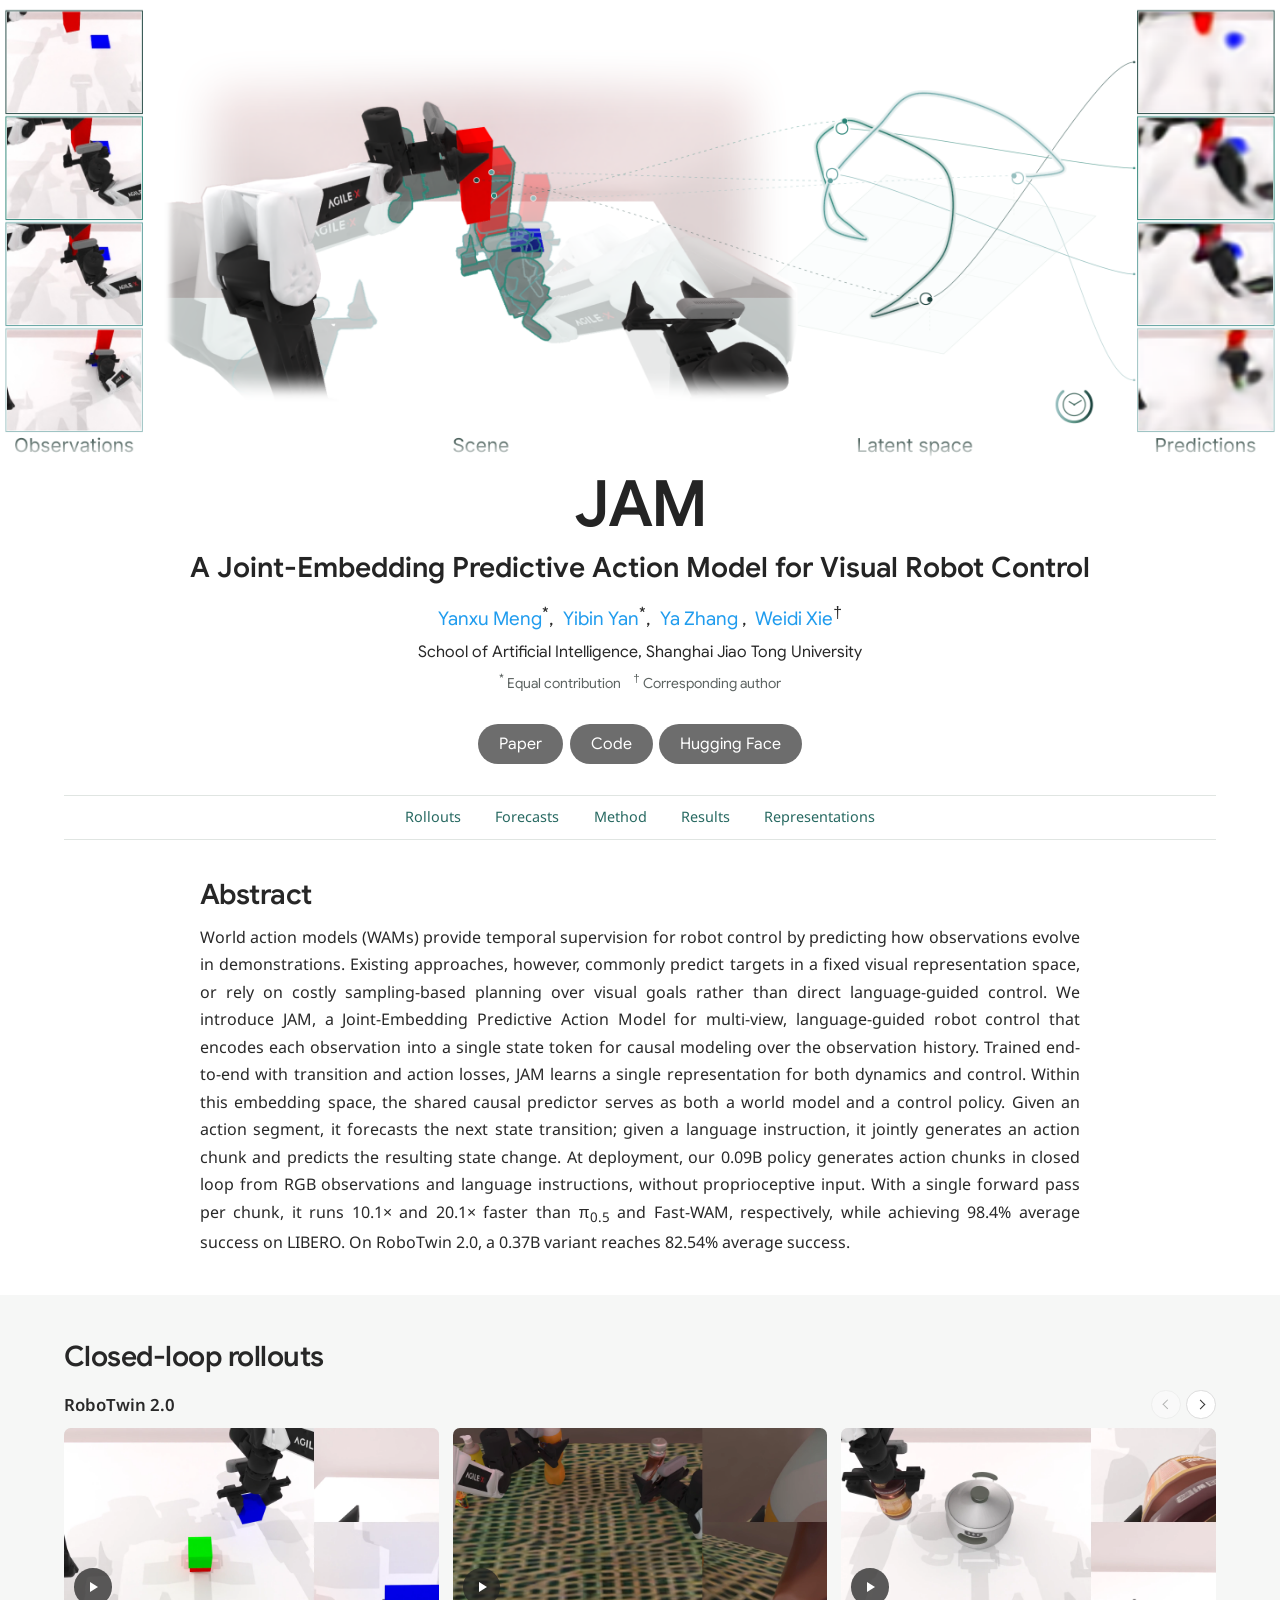
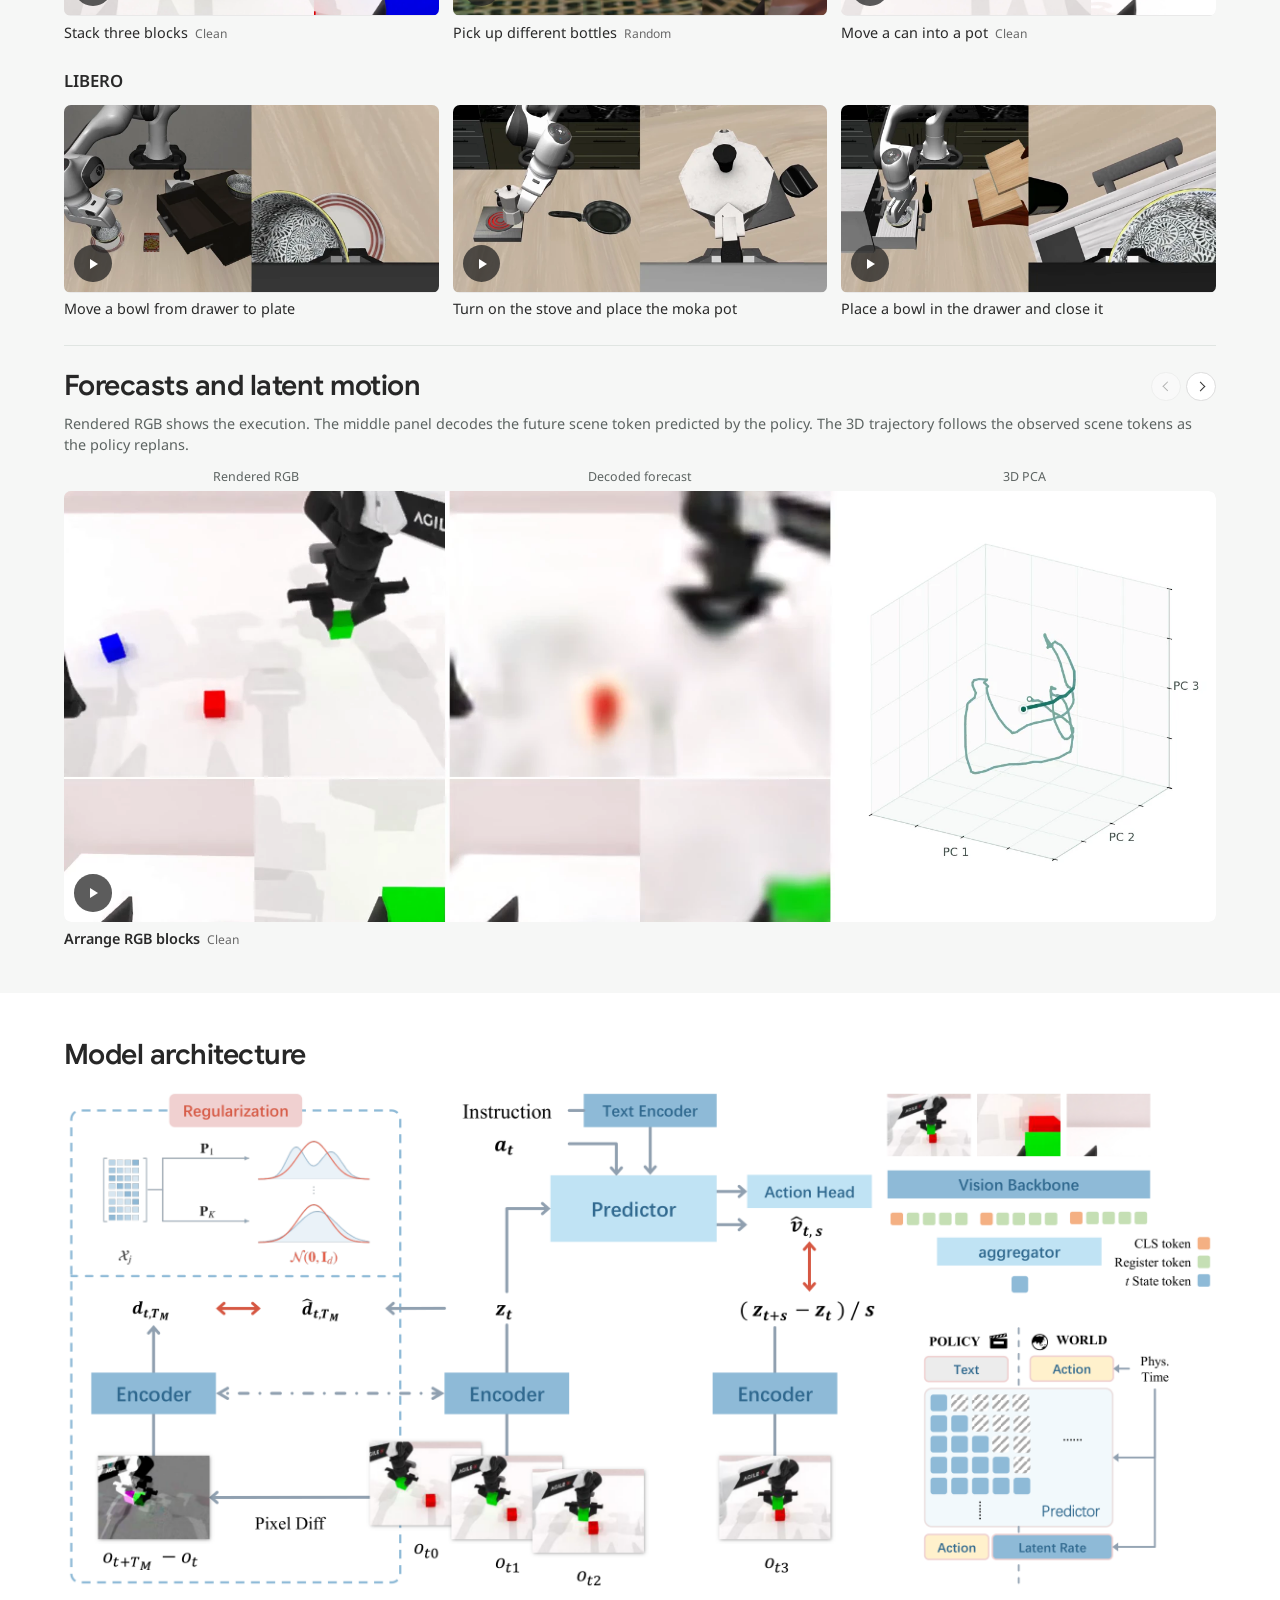
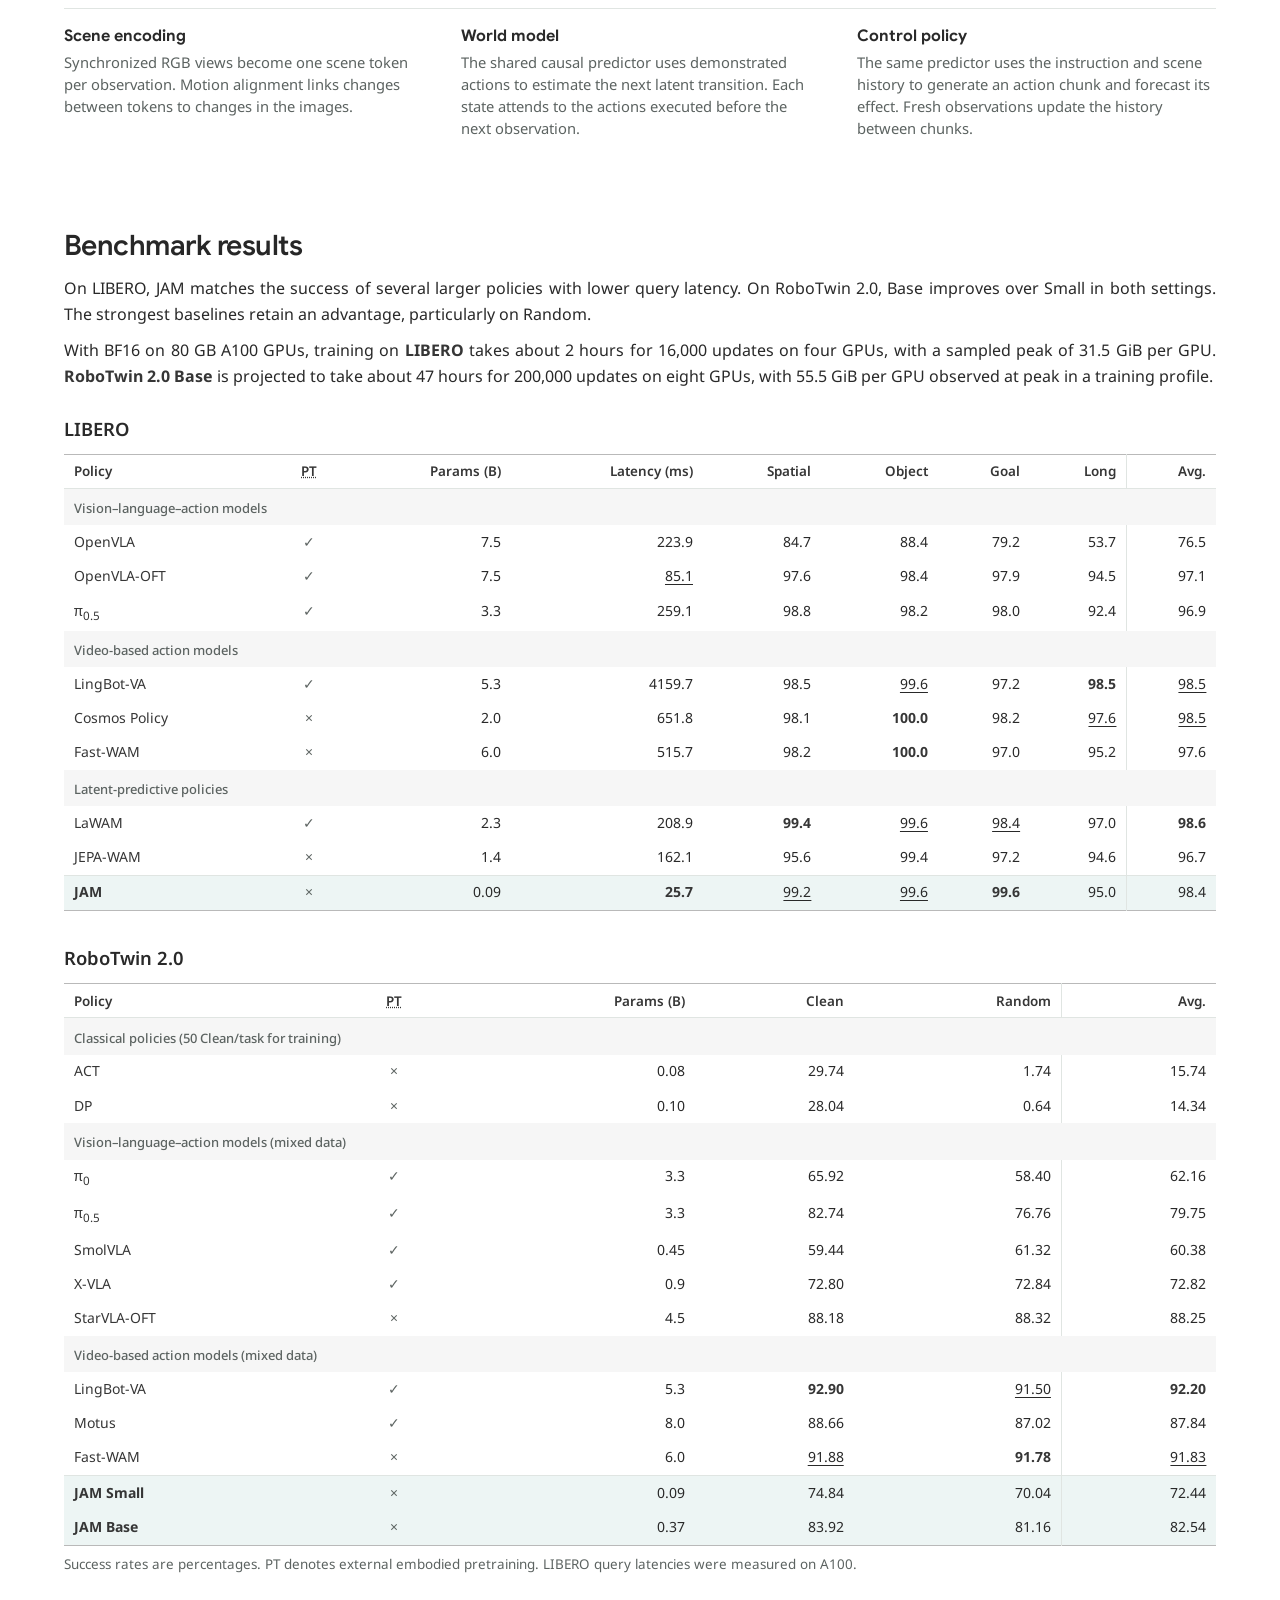
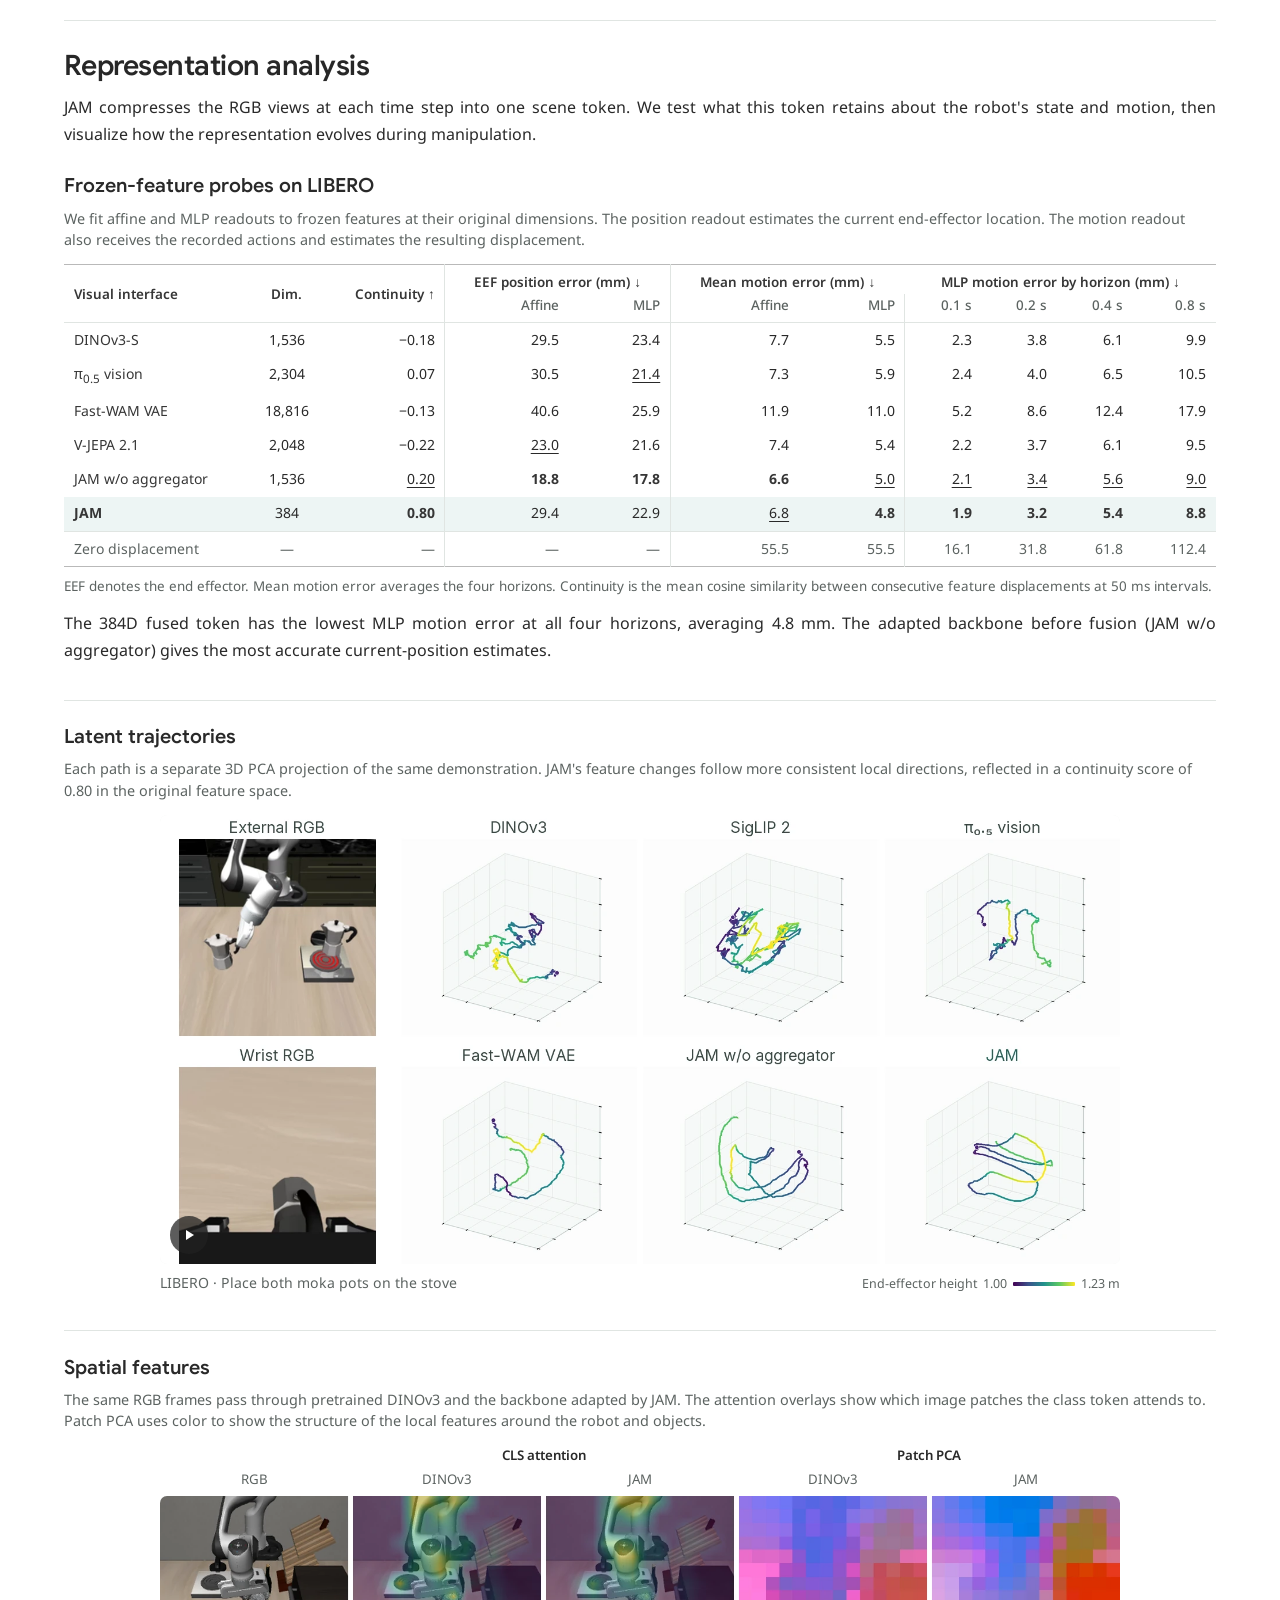
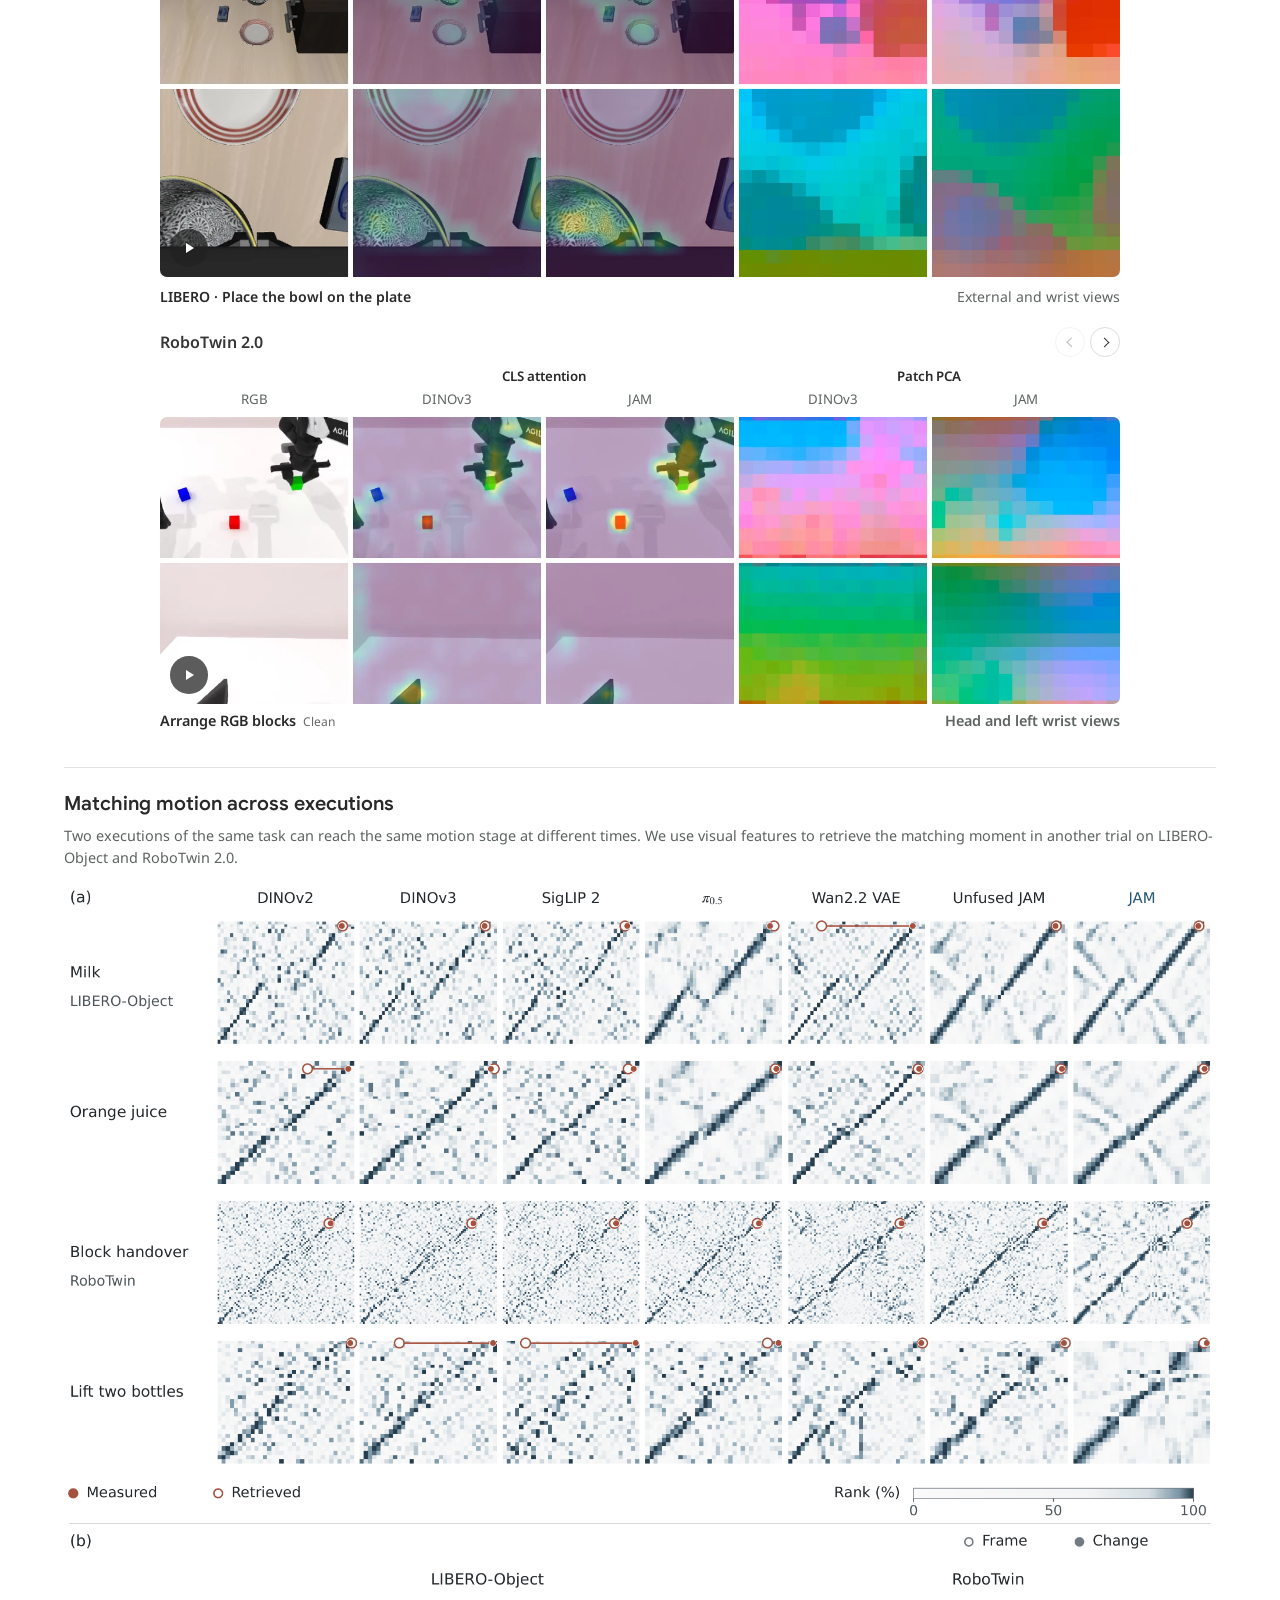
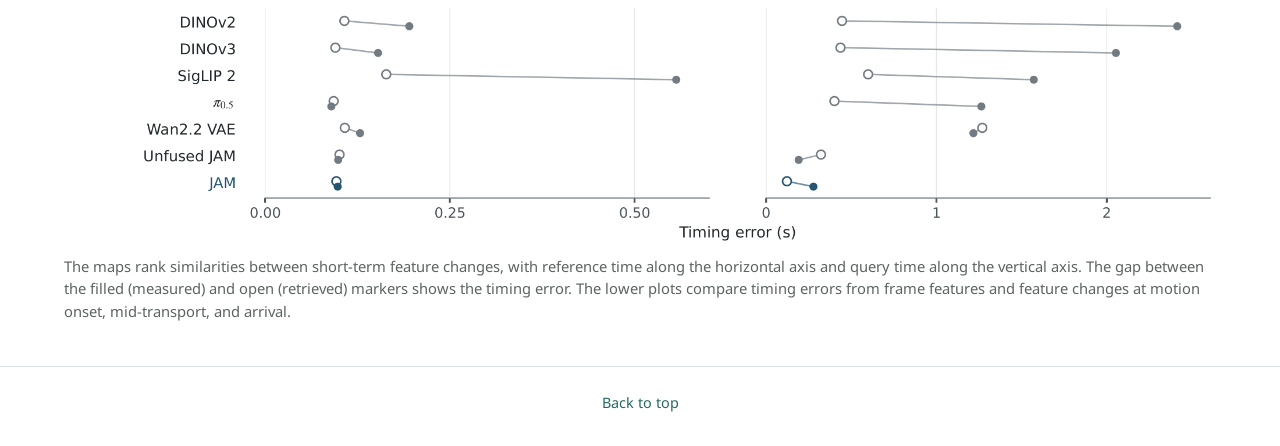
==== commit a42ab2bf: "Update JAM rollout examples" ====
--- a/Jam/index.html
+++ b/Jam/index.html
@@ -116,15 +116,15 @@
        </div>
        <div class="media-viewport">
         <div aria-label="RoboTwin 2.0 videos" class="media-track" id="robotwin-2-0-clips" role="region" tabindex="0">
-         <figure data-case-seed="100002" data-condition="clean">
+         <figure data-case-seed="100001" data-condition="clean">
           <div class="video-frame">
-           <video aria-label="RoboTwin 2.0 · Press a stapler · Clean, three ray-traced camera views" controls height="960" playsinline poster="assets/robotwin-200k-refresh/rollouts/clean-press-stapler/rollout.webp?v=2d4c5d8e6b" preload="none" width="1920">
-            <source src="assets/robotwin-200k-refresh/rollouts/clean-press-stapler/rollout.webm?v=88855c801f" type="video/webm">
-            <source src="assets/robotwin-200k-refresh/rollouts/clean-press-stapler/rollout.mp4?v=51d72620b5" type="video/mp4">
+           <video aria-label="RoboTwin 2.0 · Stack three blocks · Clean, three ray-traced camera views" controls height="960" playsinline poster="assets/robotwin-200k-refresh/rollouts/clean-stack-blocks-three/rollout.webp?v=0586b998ed" preload="none" width="1920">
+            <source src="assets/robotwin-200k-refresh/rollouts/clean-stack-blocks-three/rollout.webm?v=99287574c8" type="video/webm">
+            <source src="assets/robotwin-200k-refresh/rollouts/clean-stack-blocks-three/rollout.mp4?v=ad7ec606fc" type="video/mp4">
             Your browser does not support video playback.
            </video>
           </div>
-          <figcaption>Press a stapler <span class="clip-condition">Clean</span></figcaption>
+          <figcaption>Stack three blocks <span class="clip-condition">Clean</span></figcaption>
          </figure>
          <figure data-case-seed="100005" data-condition="random">
           <div class="video-frame">
@@ -176,15 +176,15 @@
           </div>
           <figcaption>Pick up a paint roller <span class="clip-condition">Random</span></figcaption>
          </figure>
-         <figure data-case-seed="100007" data-condition="random">
+         <figure data-case-seed="100010" data-condition="clean">
           <div class="video-frame">
-           <video aria-label="RoboTwin 2.0 · Empty a bin into a larger bin · Random, three ray-traced camera views" controls height="960" playsinline poster="assets/robotwin-200k-refresh/rollouts/random-dump-bin-bigbin/rollout.webp?v=dd5eba52e3" preload="none" width="1920">
-            <source src="assets/robotwin-200k-refresh/rollouts/random-dump-bin-bigbin/rollout.webm?v=4aa8c5534b" type="video/webm">
-            <source src="assets/robotwin-200k-refresh/rollouts/random-dump-bin-bigbin/rollout.mp4?v=6b507d705a" type="video/mp4">
+           <video aria-label="RoboTwin 2.0 · Empty a bin into a larger bin · Clean, three ray-traced camera views" controls height="960" playsinline poster="assets/robotwin-200k-refresh/rollouts/clean-dump-bin-bigbin-seed100010/rollout.webp?v=c580f84288" preload="none" width="1920">
+            <source src="assets/robotwin-200k-refresh/rollouts/clean-dump-bin-bigbin-seed100010/rollout.webm?v=7066b6aaeb" type="video/webm">
+            <source src="assets/robotwin-200k-refresh/rollouts/clean-dump-bin-bigbin-seed100010/rollout.mp4?v=16226d3bf6" type="video/mp4">
             Your browser does not support video playback.
            </video>
           </div>
-          <figcaption>Empty a bin into a larger bin <span class="clip-condition">Random</span></figcaption>
+          <figcaption>Empty a bin into a larger bin <span class="clip-condition">Clean</span></figcaption>
          </figure>
         </div>
        </div>
@@ -401,20 +401,20 @@
         </div>
          <figcaption>Place an object on a stand <span class="clip-condition">Clean</span></figcaption>
         </figure>
-        <figure class="decode-example" data-case-seed="100000" data-condition="random">
+        <figure class="decode-example" data-case-seed="100001" data-condition="clean">
          <div class="decode-view-labels">
           <span>Rendered RGB</span>
           <span>Decoded forecast</span>
           <span>3D PCA</span>
          </div>
         <div class="video-frame">
-         <video aria-label="Open a microwave · Random, rendered RGB, decoded forecast and latent motion" controls height="724" playsinline poster="assets/robotwin-200k-refresh/orbit/random-open-microwave/forecast.webp?v=ae4f7ea7ea" preload="none" width="1936">
-          <source src="assets/robotwin-200k-refresh/orbit/random-open-microwave/forecast.webm?v=7ff9fe7ad7" type="video/webm">
-          <source src="assets/robotwin-200k-refresh/orbit/random-open-microwave/forecast.mp4?v=b0b716991c" type="video/mp4">
+         <video aria-label="Stack three blocks · Clean, rendered RGB, decoded forecast and latent motion" controls height="724" playsinline poster="assets/robotwin-200k-refresh/orbit/clean-stack-blocks-three/forecast.webp?v=6efd2a013c" preload="none" width="1936">
+          <source src="assets/robotwin-200k-refresh/orbit/clean-stack-blocks-three/forecast.webm?v=f89f5fa22b" type="video/webm">
+          <source src="assets/robotwin-200k-refresh/orbit/clean-stack-blocks-three/forecast.mp4?v=e657641bf3" type="video/mp4">
           Your browser does not support video playback.
          </video>
         </div>
-         <figcaption>Open a microwave <span class="clip-condition">Random</span></figcaption>
+         <figcaption>Stack three blocks <span class="clip-condition">Clean</span></figcaption>
         </figure>
         <figure class="decode-example" data-case-seed="100003" data-condition="clean">
          <div class="decode-view-labels">
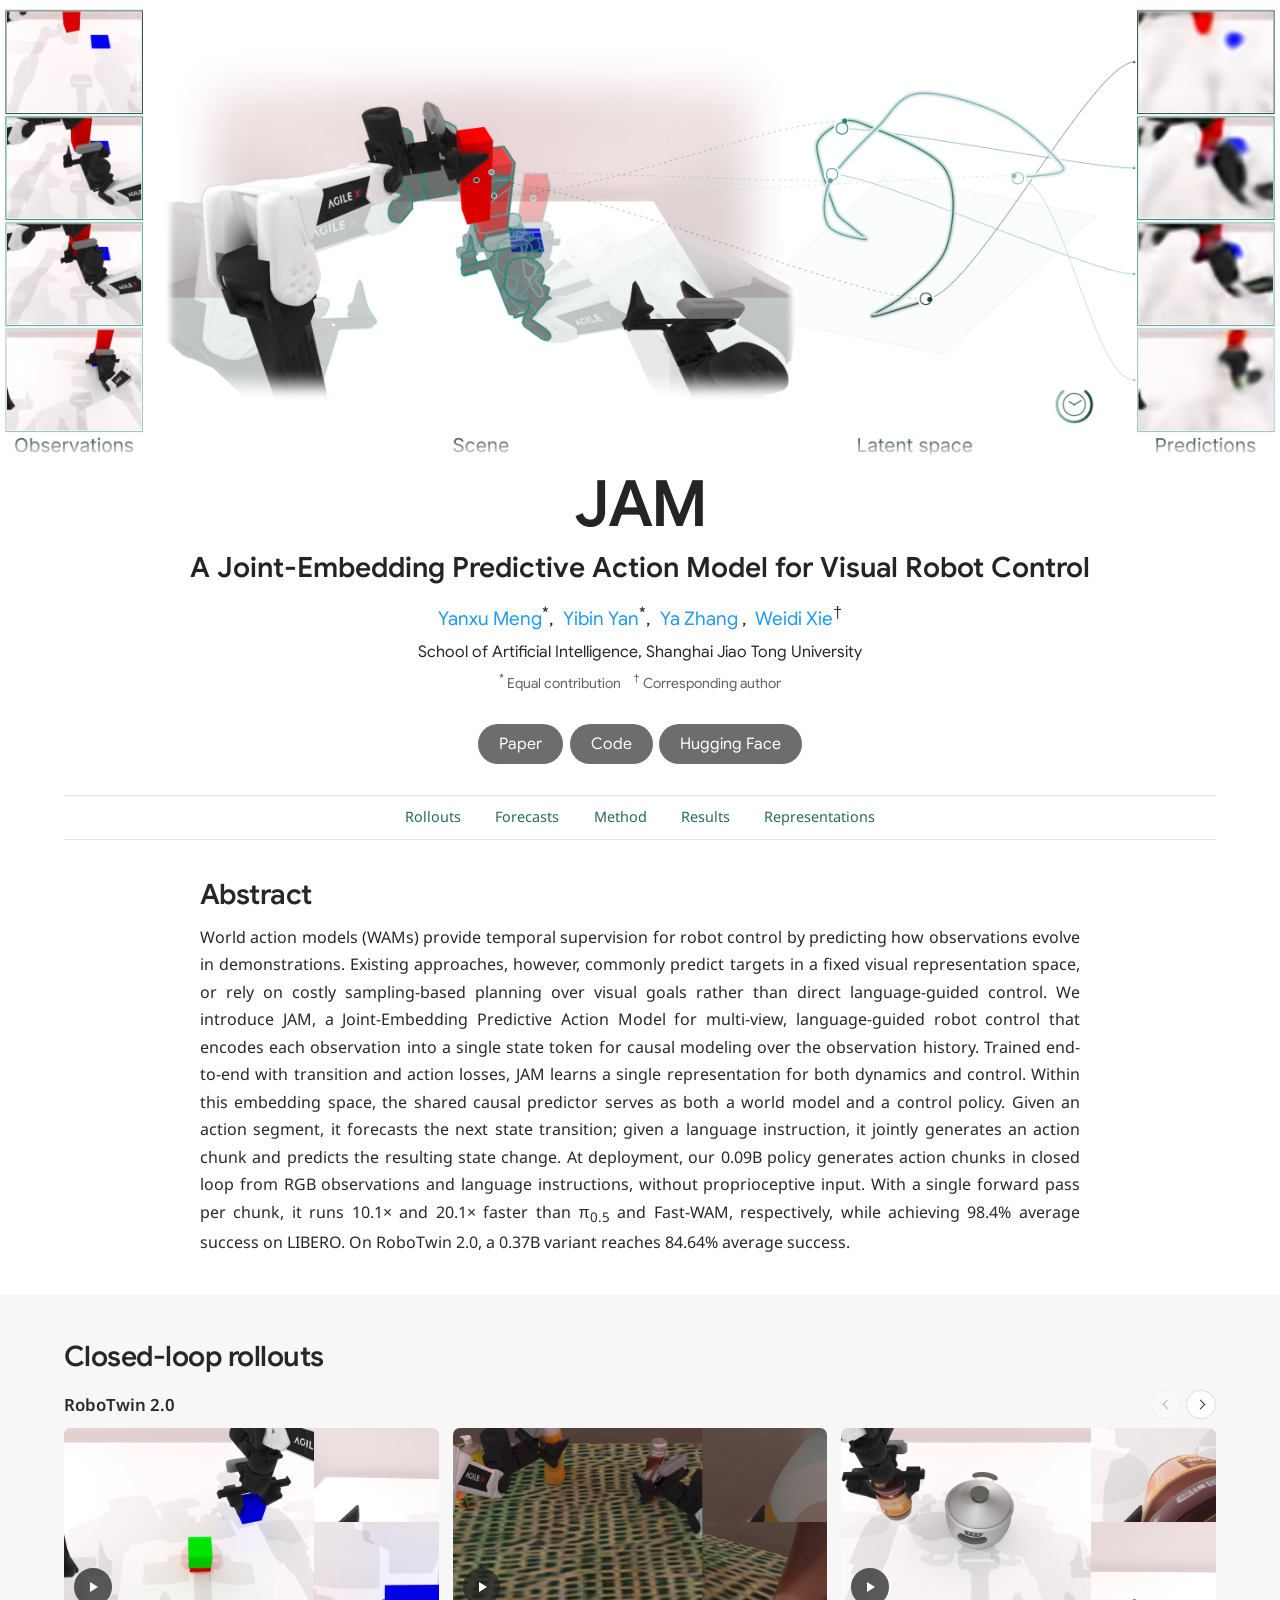
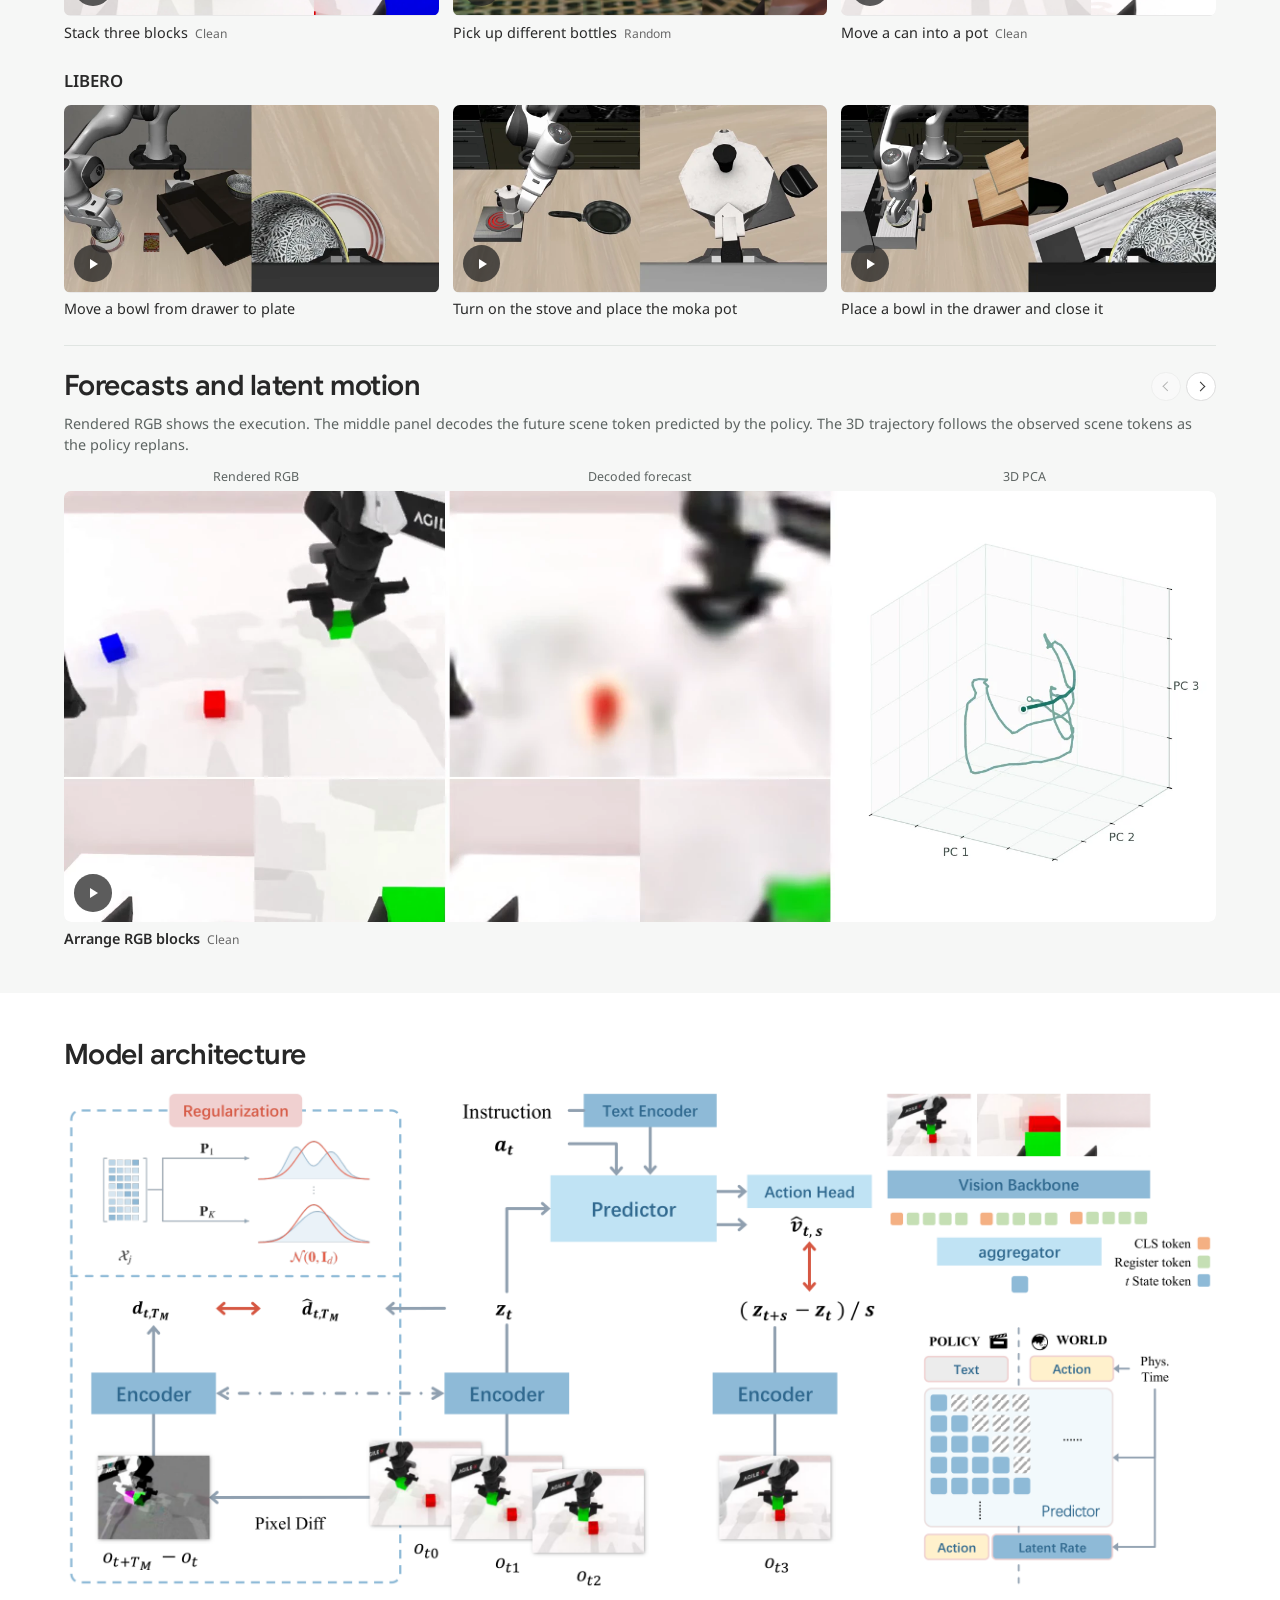
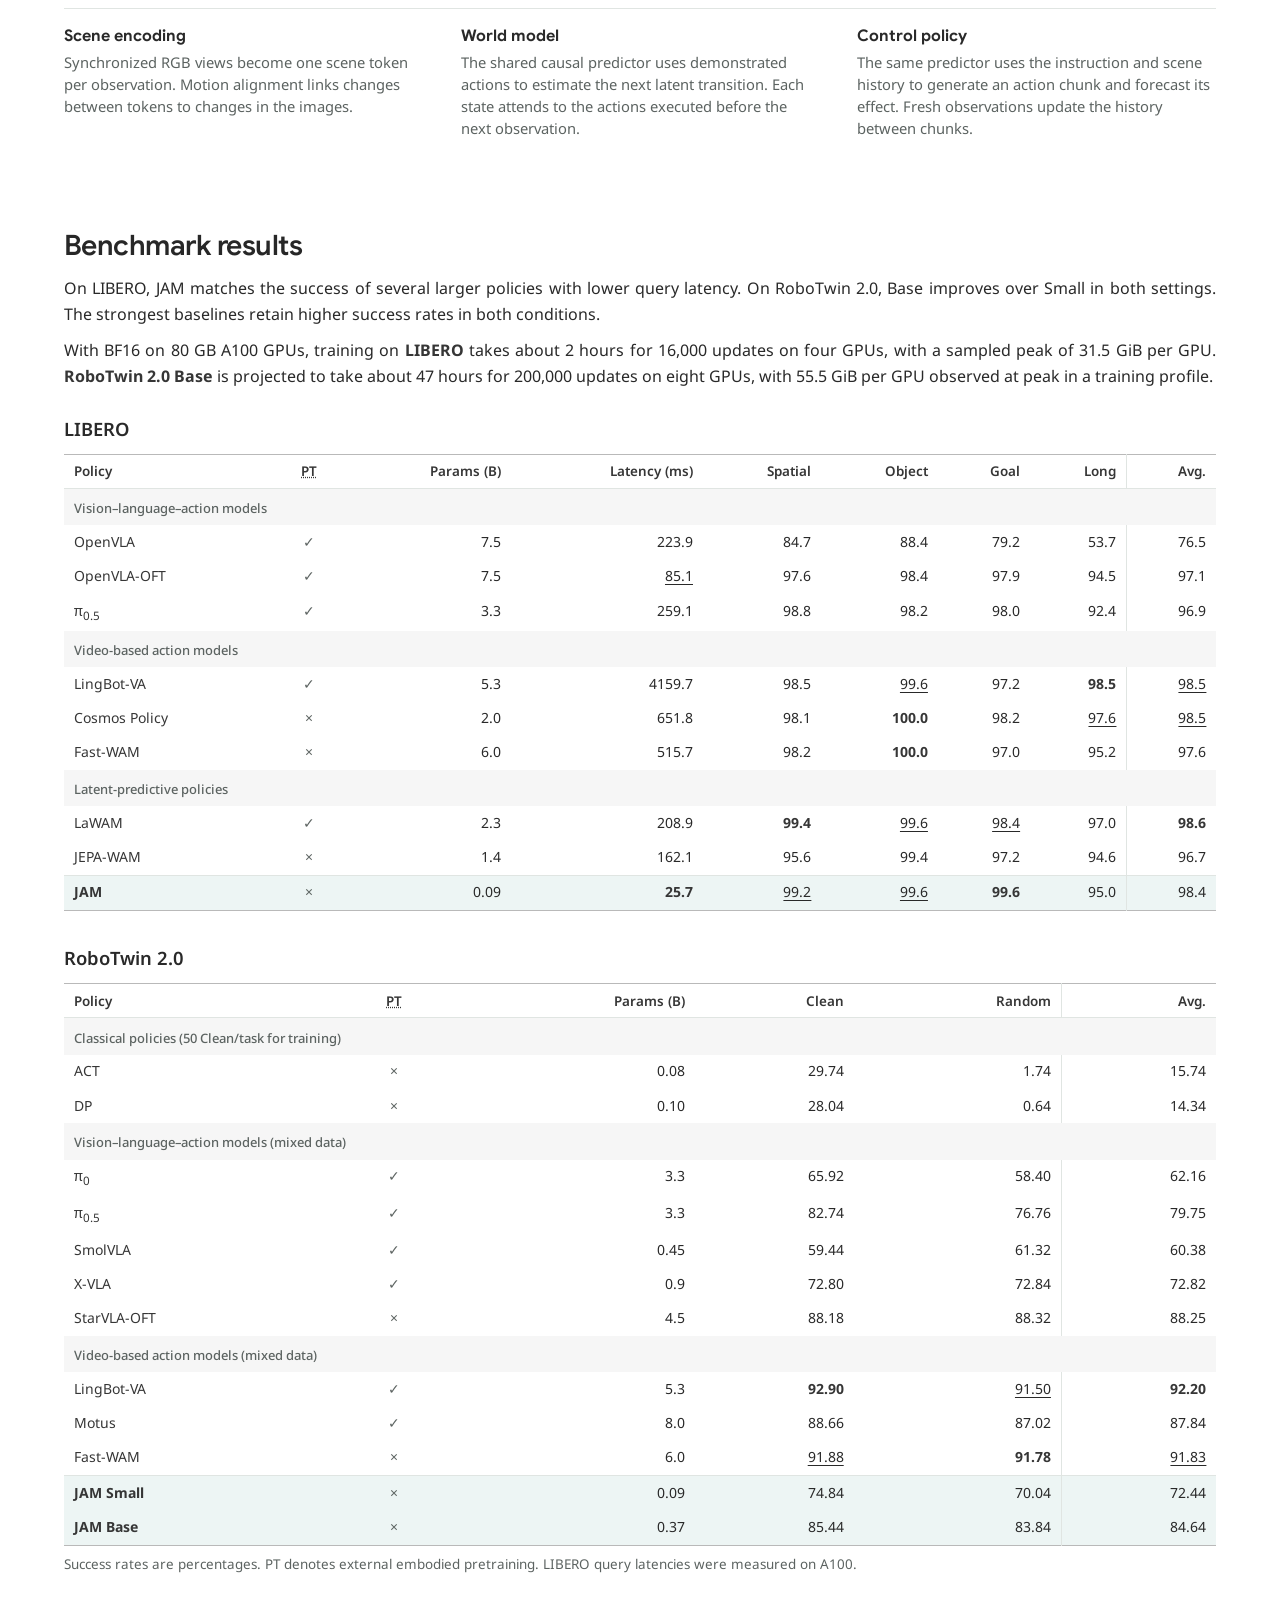
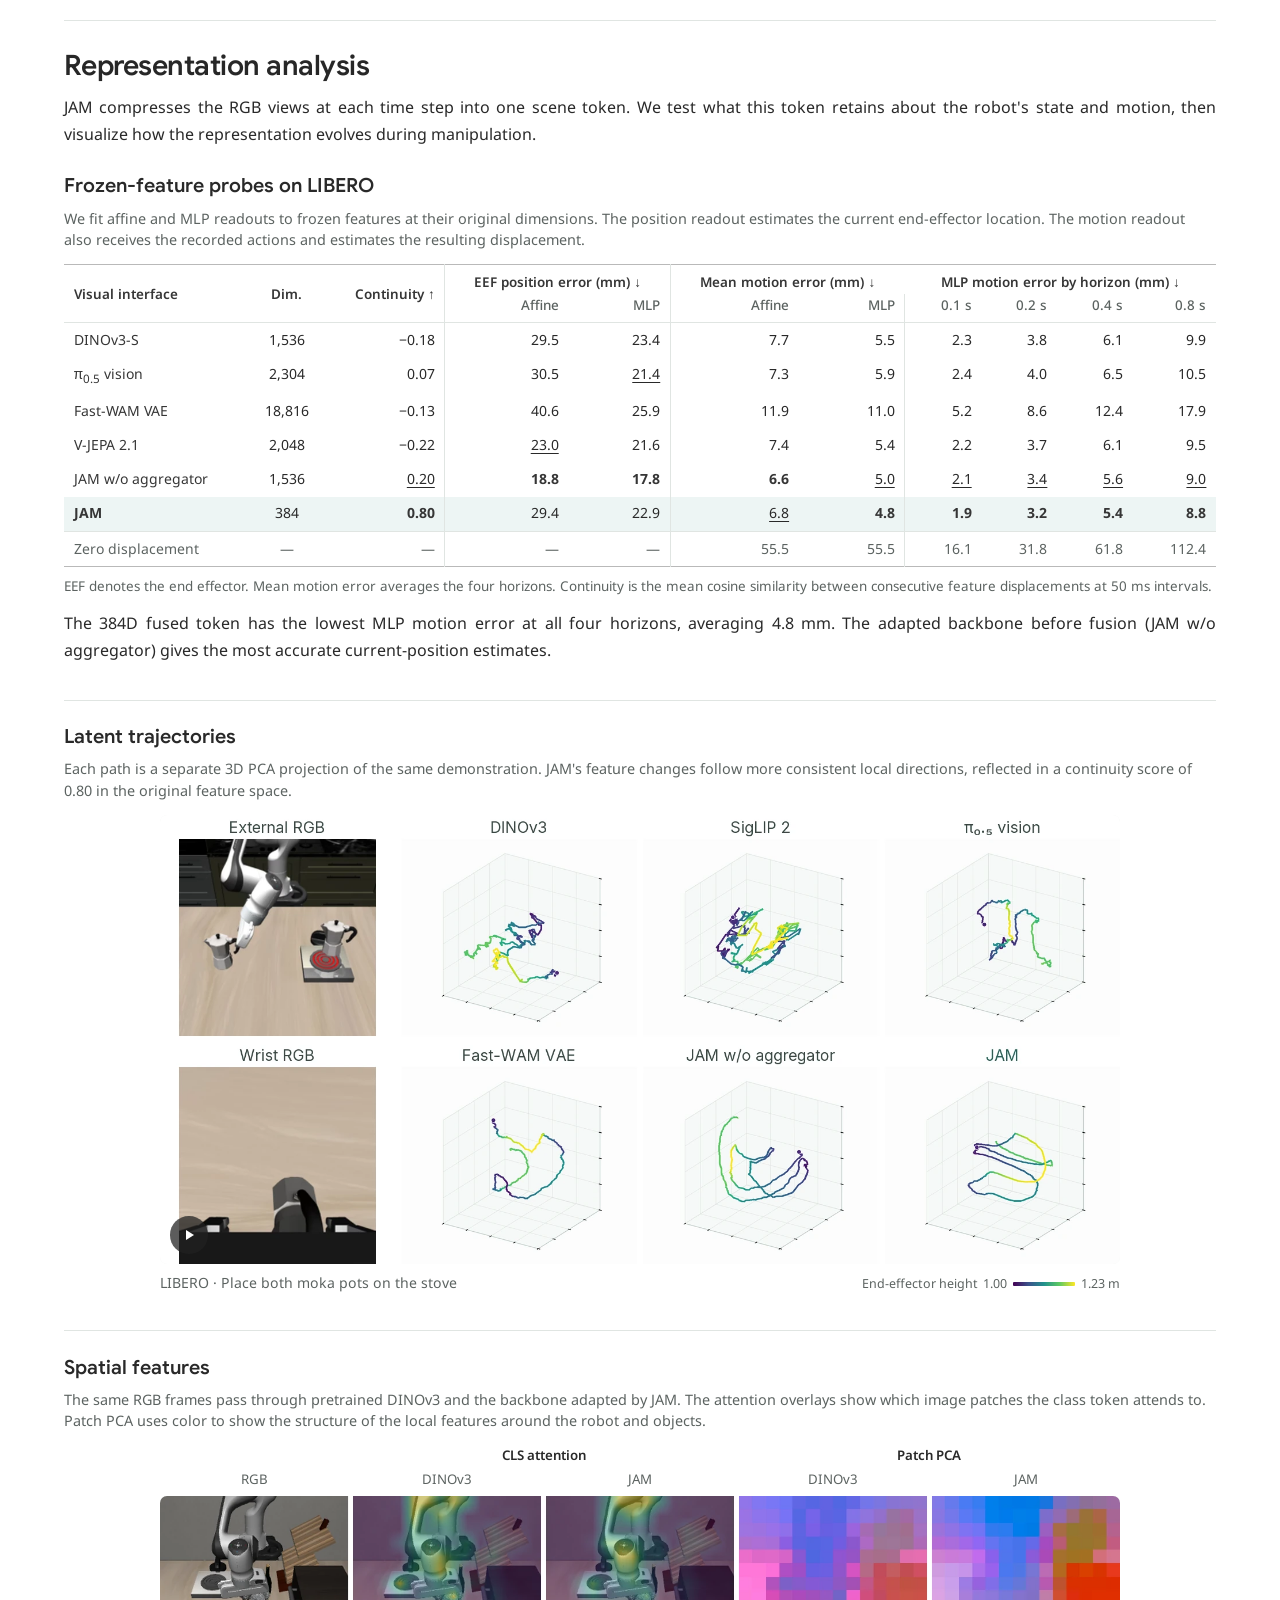
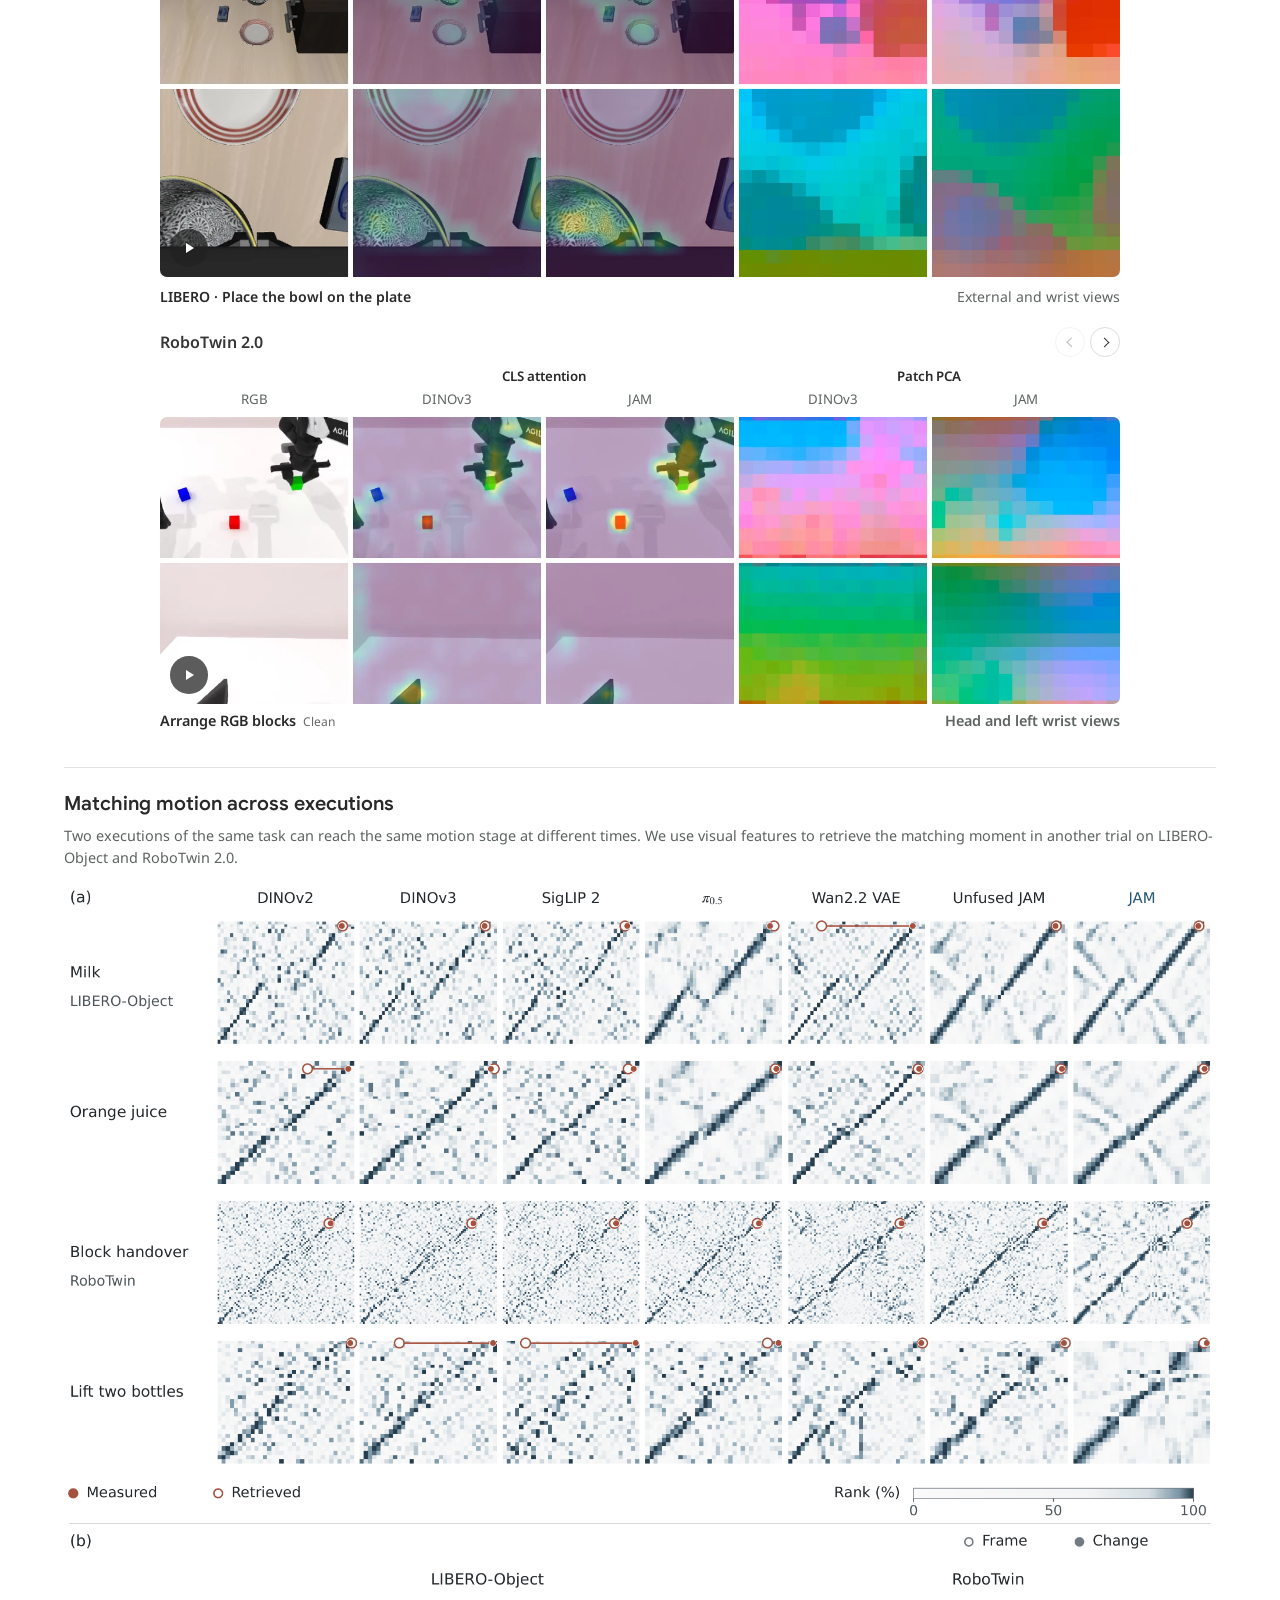
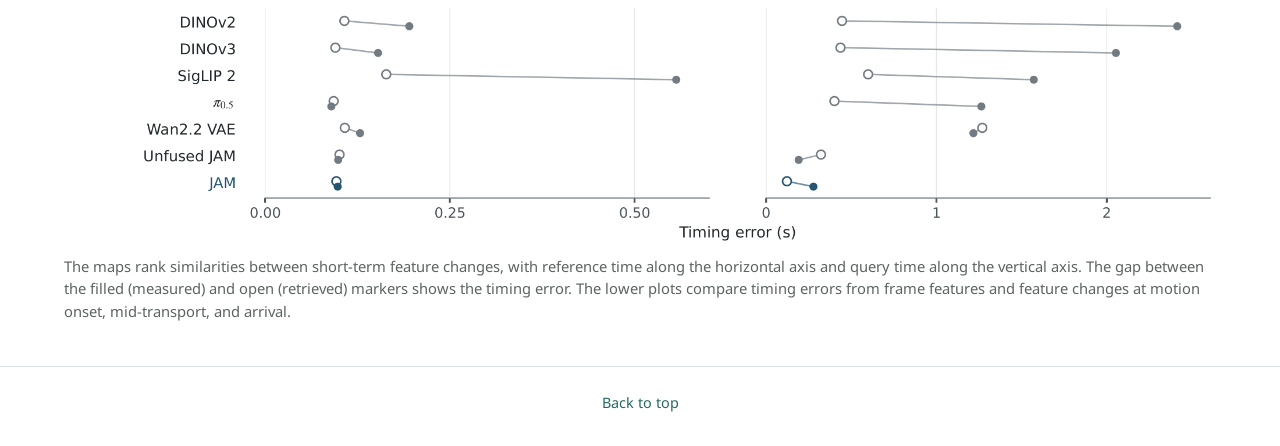
==== commit c34527cd: "Update JAM RoboTwin Base results" ====
--- a/Jam/index.html
+++ b/Jam/index.html
@@ -95,7 +95,7 @@
    <section class="section" id="abstract">
     <div class="page-width abstract-content">
      <h2 class="title is-3">Abstract</h2>
-     <p>World action models (WAMs) provide temporal supervision for robot control by predicting how observations evolve in demonstrations. Existing approaches, however, commonly predict targets in a fixed visual representation space, or rely on costly sampling-based planning over visual goals rather than direct language-guided control. We introduce JAM, a Joint-Embedding Predictive Action Model for multi-view, language-guided robot control that encodes each observation into a single state token for causal modeling over the observation history. Trained end-to-end with transition and action losses, JAM learns a single representation for both dynamics and control. Within this embedding space, the shared causal predictor serves as both a world model and a control policy. Given an action segment, it forecasts the next state transition; given a language instruction, it jointly generates an action chunk and predicts the resulting state change. At deployment, our 0.09B policy generates action chunks in closed loop from RGB observations and language instructions, without proprioceptive input. With a single forward pass per chunk, it runs 10.1&times; and 20.1&times; faster than &pi;<sub>0.5</sub> and Fast-WAM, respectively, while achieving 98.4% average success on LIBERO. On RoboTwin 2.0, a 0.37B variant reaches 82.54% average success.</p>
+     <p>World action models (WAMs) provide temporal supervision for robot control by predicting how observations evolve in demonstrations. Existing approaches, however, commonly predict targets in a fixed visual representation space, or rely on costly sampling-based planning over visual goals rather than direct language-guided control. We introduce JAM, a Joint-Embedding Predictive Action Model for multi-view, language-guided robot control that encodes each observation into a single state token for causal modeling over the observation history. Trained end-to-end with transition and action losses, JAM learns a single representation for both dynamics and control. Within this embedding space, the shared causal predictor serves as both a world model and a control policy. Given an action segment, it forecasts the next state transition; given a language instruction, it jointly generates an action chunk and predicts the resulting state change. At deployment, our 0.09B policy generates action chunks in closed loop from RGB observations and language instructions, without proprioceptive input. With a single forward pass per chunk, it runs 10.1&times; and 20.1&times; faster than &pi;<sub>0.5</sub> and Fast-WAM, respectively, while achieving 98.4% average success on LIBERO. On RoboTwin 2.0, a 0.37B variant reaches 84.64% average success.</p>
     </div>
    </section>
    <section class="section media-section" id="demo">
@@ -463,7 +463,7 @@
      <h2 class="title is-3">Benchmark results</h2>
      <p class="section-copy">
       On LIBERO, JAM matches the success of several larger policies with lower query latency.
-      On RoboTwin 2.0, Base improves over Small in both settings. The strongest baselines retain an advantage, particularly on Random.
+      On RoboTwin 2.0, Base improves over Small in both settings. The strongest baselines retain higher success rates in both conditions.
      </p>
      <p class="section-copy training-budget">
       With BF16 on 80 GB A100 GPUs, training on <strong>LIBERO</strong> takes about 2 hours for 16,000 updates on four GPUs,
@@ -1166,13 +1166,13 @@
            0.37
           </td>
           <td>
-           83.92
-          </td>
-          <td>
-           81.16
-          </td>
-          <td>
-           82.54
+           85.44
+          </td>
+          <td>
+           83.84
+          </td>
+          <td>
+           84.64
           </td>
          </tr>
         </tbody>
